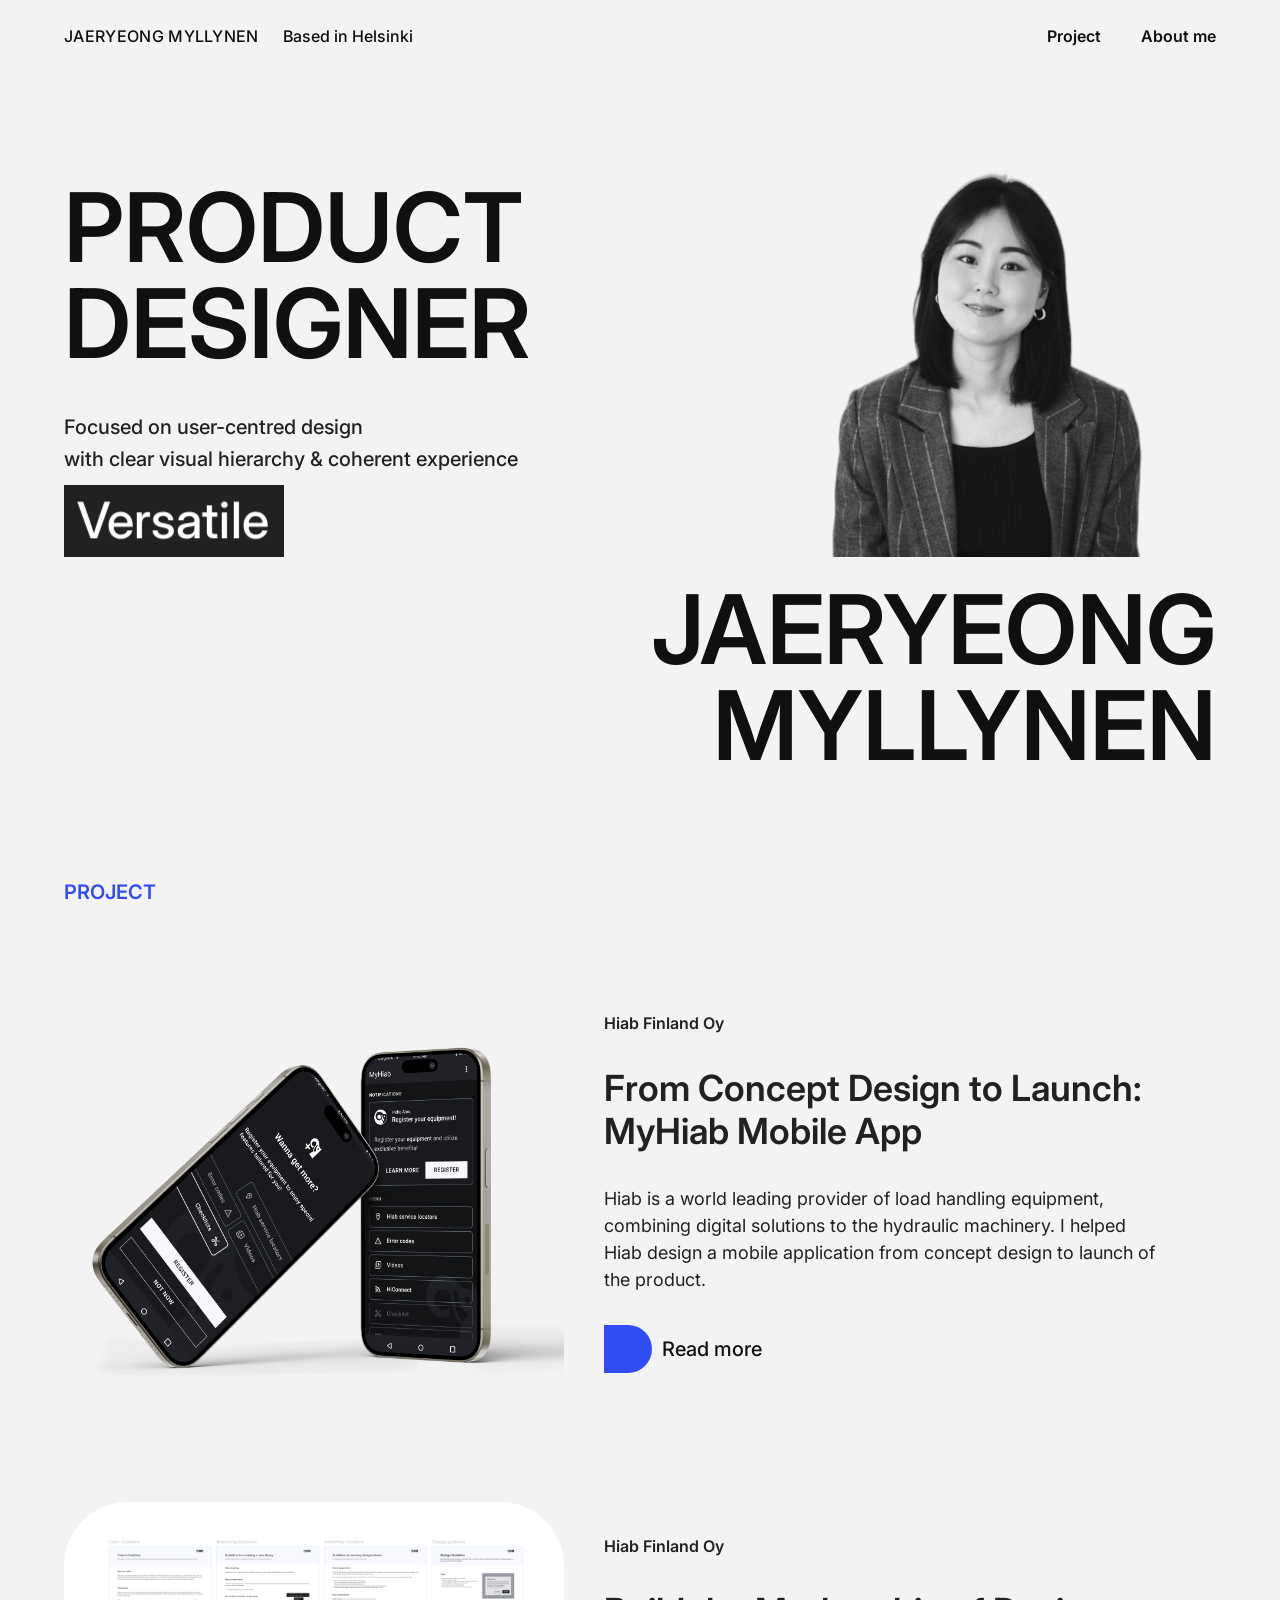
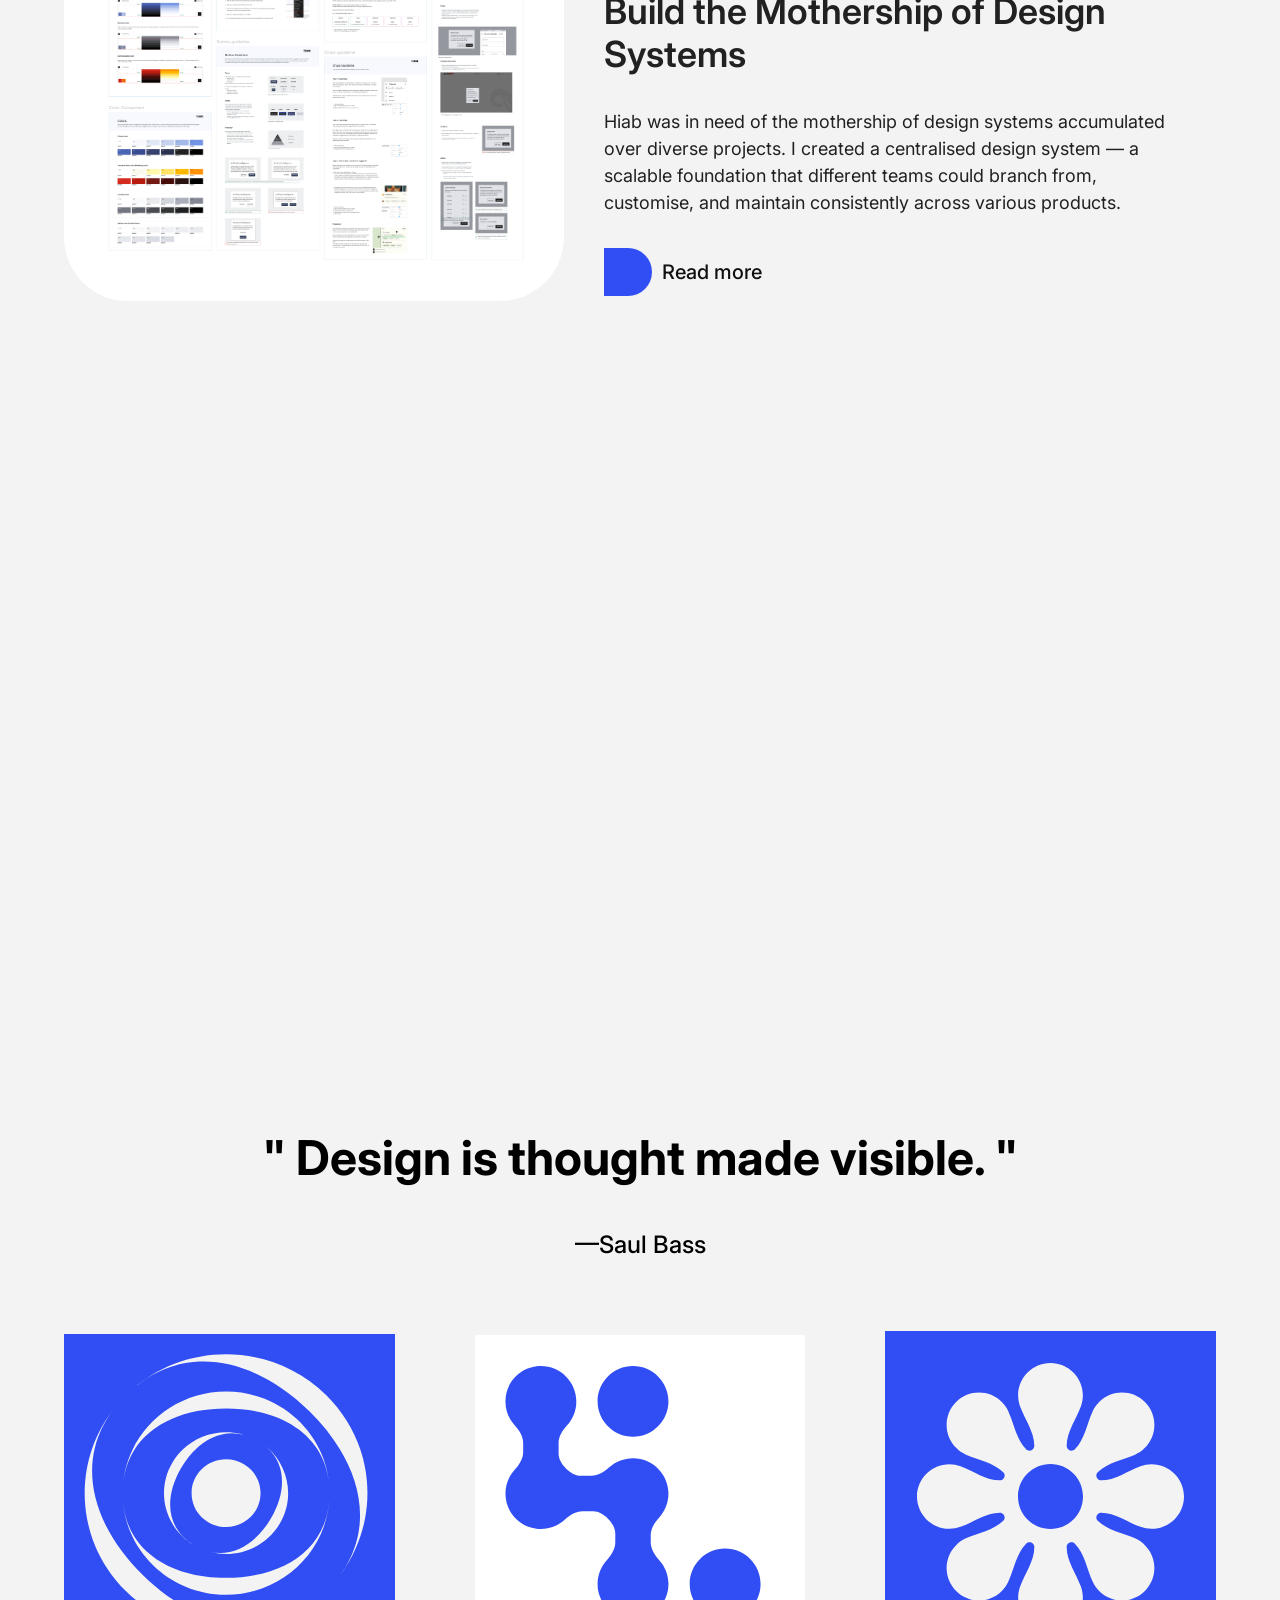
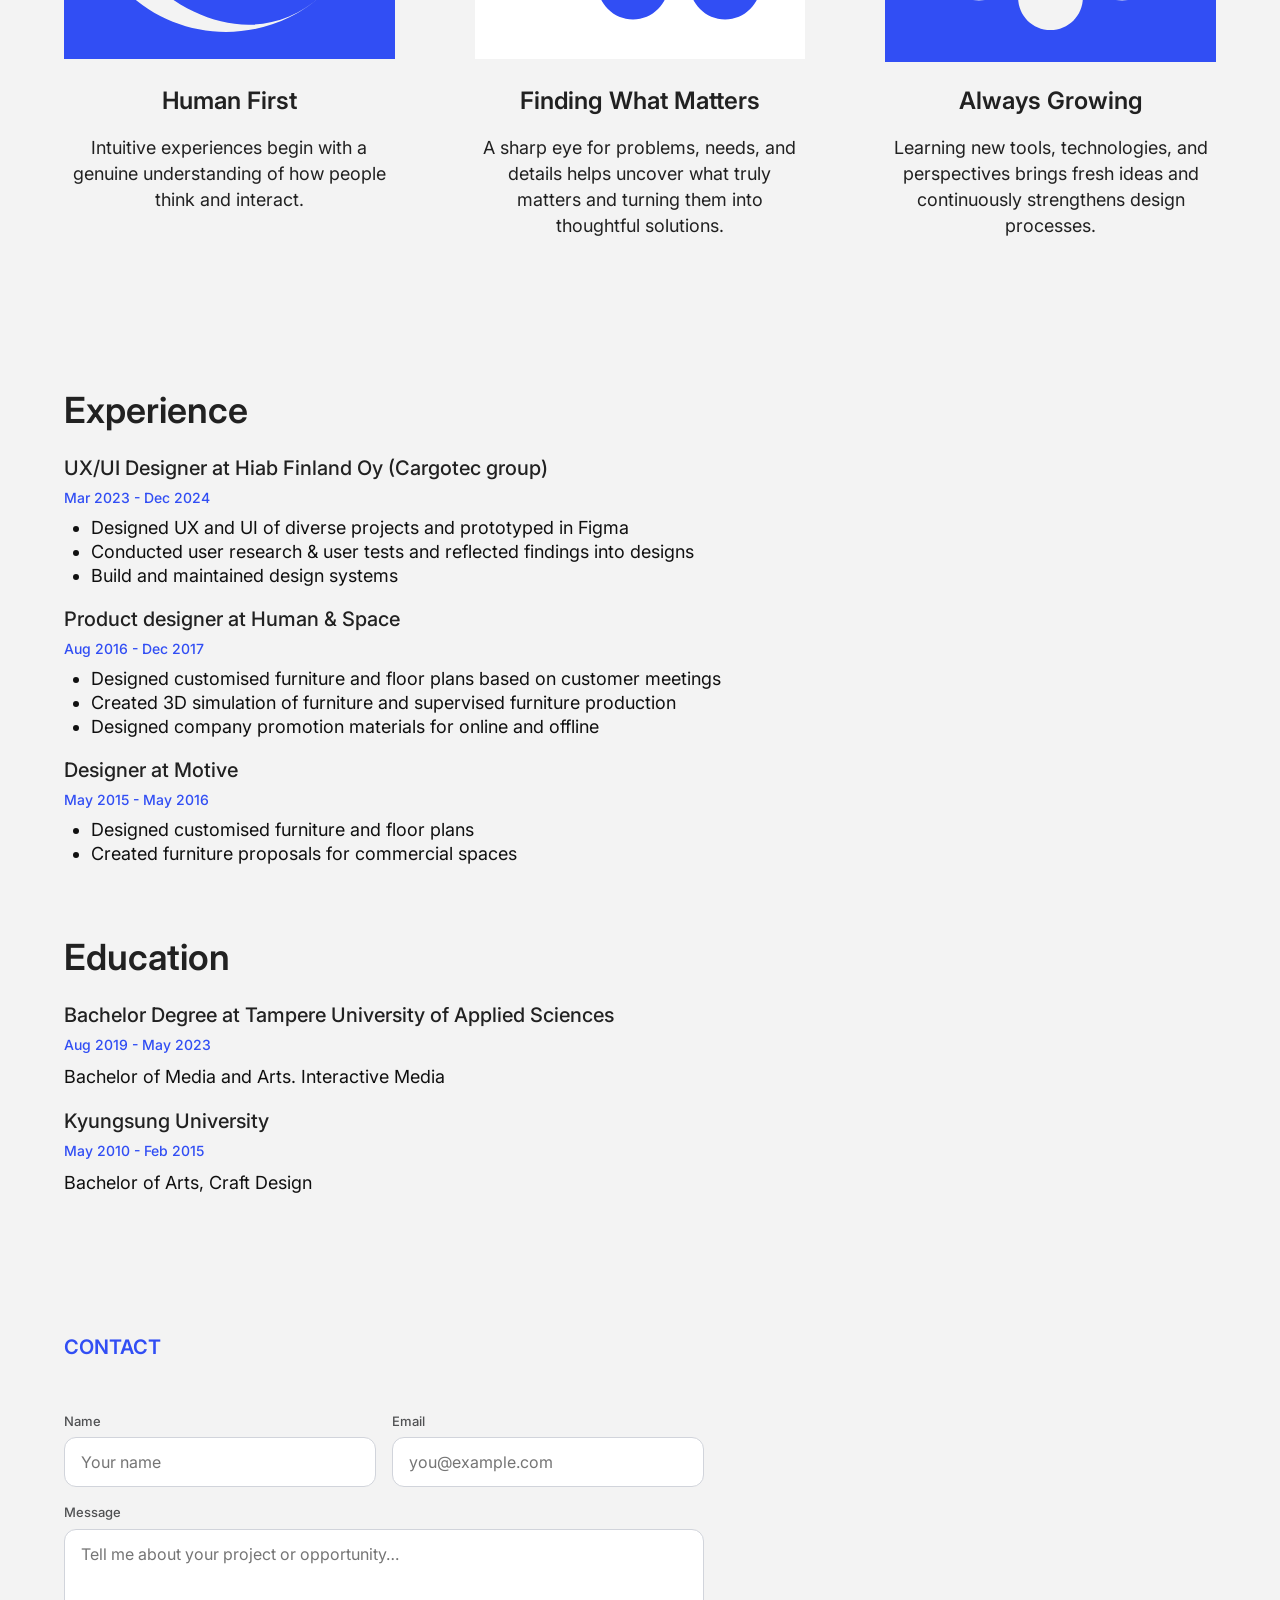
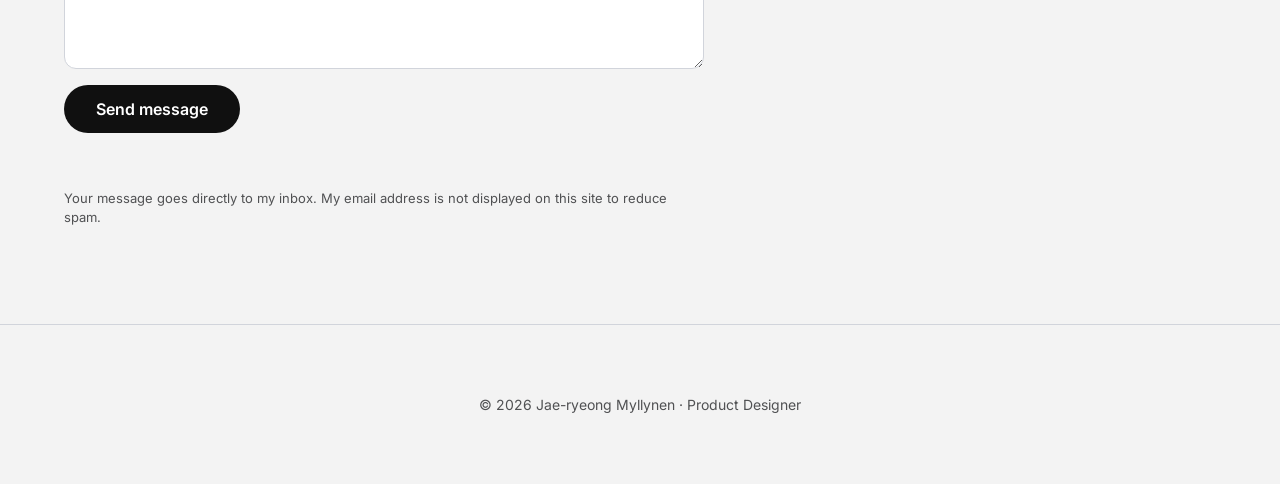
==== index.html @ 22993a29 "Project pages." ====
<!DOCTYPE html>
<html lang="en">
<head>
  <meta charset="UTF-8">
  <meta name="viewport" content="width=device-width, initial-scale=1.0">
  <meta name="description" content="Jae-ryeong Myllynen — Product Designer portfolio showcasing UX work, design principles, and case studies.">
  <title>Jae-ryeong Myllynen — Product Designer</title>
  <link rel="preconnect" href="https://fonts.googleapis.com">
  <link rel="preconnect" href="https://fonts.gstatic.com" crossorigin>
  <link href="https://fonts.googleapis.com/css2?family=Inter:wght@400;500;600;700&display=swap" rel="stylesheet">
  <link rel="stylesheet" href="styles.css?v=29">
</head>
<body class="page-home">
  <a class="skip-link" href="#main">Skip to content</a>

  <header class="site-header">
    <div class="site-header__inner">
      <div class="site-header__brand">
        <a href="index.html" class="site-header__name">Jaeryeong Myllynen</a>
        <span class="site-header__location">Based in Helsinki</span>
      </div>
      <nav class="site-nav" aria-label="Primary">
        <a href="#work" class="site-nav__link">Project</a>
        <a href="#about" class="site-nav__link">About me</a>
      </nav>
    </div>
  </header>

  <main id="main">
    <section class="hero" aria-labelledby="hero-heading">
      <div class="hero__grid reveal">
        <div class="hero__left">
          <h1 id="hero-heading" class="hero__title">
            <span class="hero__title-line">Product</span>
            <span class="hero__title-line">Designer</span>
          </h1>
          <div class="hero__intro">
            <p class="hero__statement">Focused on user-centred design<br>with clear visual hierarchy &amp; coherent experience</p>
            <div class="hero__tag-cube" aria-live="polite" aria-label="Personal traits">
              <div class="hero__tag-cube-inner">
                <span class="hero__tag-face hero__tag-face--blue">Curious</span>
                <span class="hero__tag-face hero__tag-face--black">Versatile</span>
                <span class="hero__tag-face hero__tag-face--blue">Fast learner</span>
                <span class="hero__tag-face hero__tag-face--black">Flexible</span>
                <span class="hero__tag-face hero__tag-face--blue">Perceptive</span>
                <span class="hero__tag-face hero__tag-face--black">Pragmatic</span>
              </div>
            </div>
          </div>
        </div>
        <div class="hero__right">
          <div class="hero__photo-wrap">
            <div class="hero__photo-group">
              <img src="assets/images/hero-profile.png" alt="Portrait of Jae-ryeong Myllynen" class="hero__photo">
            </div>
          </div>
          <p class="hero__name">
            <span>Jaeryeong</span>
            <span>Myllynen</span>
          </p>
        </div>
      </div>
    </section>

    <p class="section-label reveal" id="work">Project</p>

    <section class="projects" aria-labelledby="work-heading">
      <h2 id="work-heading" class="visually-hidden">Selected work</h2>

      <article class="project-row project-row--image-left reveal">
        <div class="project-row__visual project-row__visual--phone">
          <img src="assets/images/project-myhiab-figma.png" alt="MyHiab mobile app mockups">
        </div>
        <div class="project-row__content">
          <p class="project-row__client">Hiab Finland Oy</p>
          <h3 class="project-row__title">From Concept Design to Launch: MyHiab Mobile App</h3>
          <p class="project-row__desc">Hiab is a world leading provider of load handling equipment, combining digital solutions to the hydraulic machinery. I helped Hiab design a mobile application from concept design to launch of the product.</p>
          <a href="work/myhiab.html" class="read-more">
            <span class="read-more__icon" aria-hidden="true"></span>
            Read more
          </a>
        </div>
      </article>

      <article class="project-row project-row--image-left reveal">
        <div class="project-row__visual project-row__visual--card">
          <img src="assets/images/project-design-system-figma.png" alt="Design system documentation">
        </div>
        <div class="project-row__content">
          <p class="project-row__client">Hiab Finland Oy</p>
          <h3 class="project-row__title">Build the Mothership of Design Systems</h3>
          <p class="project-row__desc">Hiab was in need of the mothership of design systems accumulated over diverse projects. I created a centralised design system — a scalable foundation that different teams could branch from, customise, and maintain consistently across various products.</p>
          <a href="work/design-system.html" class="read-more">
            <span class="read-more__icon" aria-hidden="true"></span>
            Read more
          </a>
        </div>
      </article>

      <article class="project-row project-row--image-left reveal">
        <div class="project-row__visual project-row__visual--rounded">
          <img src="assets/images/project-hiskill-figma.png" alt="VR training simulator">
        </div>
        <div class="project-row__content">
          <p class="project-row__client">HiSkill Oy</p>
          <h3 class="project-row__title">Improve User Experience of VR Training Simulator, HiSkill</h3>
          <p class="project-row__desc">I improved the user experience for the VR simulator tool for HiSkill by designing a user interface for both desktop and VR controllers.</p>
          <a href="work/hiskill.html" class="read-more">
            <span class="read-more__icon" aria-hidden="true"></span>
            Read more
          </a>
        </div>
      </article>
    </section>

    <p class="section-label reveal" id="about">About me</p>

    <blockquote class="quote reveal">
      <p class="quote__text">" Design is thought made visible. "</p>
      <cite class="quote__author">—Saul Bass</cite>
    </blockquote>

    <section class="values" aria-labelledby="values-heading">
      <h2 id="values-heading" class="visually-hidden">Design principles</h2>
      <div class="values__grid">
        <article class="value-card reveal">
          <img src="assets/images/value-human-first.svg" alt="" class="value-card__graphic" aria-hidden="true">
          <h3 class="value-card__title">Human First</h3>
          <p class="value-card__text">Intuitive experiences begin with a genuine understanding of how people think and interact.</p>
        </article>
        <article class="value-card reveal">
          <img src="assets/images/value-finding-matters.svg" alt="" class="value-card__graphic" aria-hidden="true">
          <h3 class="value-card__title">Finding What Matters</h3>
          <p class="value-card__text">A sharp eye for problems, needs, and details helps uncover what truly matters and turning them into thoughtful solutions.</p>
        </article>
        <article class="value-card reveal">
          <img src="assets/images/value-always-growing.svg" alt="" class="value-card__graphic value-card__graphic--square" aria-hidden="true">
          <h3 class="value-card__title">Always Growing</h3>
          <p class="value-card__text">Learning new tools, technologies, and perspectives brings fresh ideas and continuously strengthens design processes.</p>
        </article>
      </div>
    </section>

    <section class="resume" aria-labelledby="resume-heading">
      <h2 id="resume-heading" class="visually-hidden">Experience and education</h2>
      <div class="resume__inner reveal">
        <div class="resume__block">
          <h3 class="resume__title">Experience</h3>
          <div class="resume__item">
            <p class="resume__role">UX/UI Designer at Hiab Finland Oy (Cargotec group)</p>
            <p class="resume__date">Mar 2023 - Dec 2024</p>
            <ul class="resume__list">
              <li>Designed UX and UI of diverse projects and prototyped in Figma</li>
              <li>Conducted user research &amp; user tests and reflected findings into designs</li>
              <li>Build and maintained design systems</li>
            </ul>
          </div>
          <div class="resume__item">
            <p class="resume__role">Product designer at Human &amp; Space</p>
            <p class="resume__date">Aug 2016 - Dec 2017</p>
            <ul class="resume__list">
              <li>Designed customised furniture and floor plans based on customer meetings</li>
              <li>Created 3D simulation of furniture and supervised furniture production</li>
              <li>Designed company promotion materials for online and offline</li>
            </ul>
          </div>
          <div class="resume__item">
            <p class="resume__role">Designer at Motive</p>
            <p class="resume__date">May 2015 - May 2016</p>
            <ul class="resume__list">
              <li>Designed customised furniture and floor plans</li>
              <li>Created furniture proposals for commercial spaces</li>
            </ul>
          </div>
        </div>
        <div class="resume__block">
          <h3 class="resume__title">Education</h3>
          <div class="resume__item">
            <p class="resume__role">Bachelor Degree at Tampere University of Applied Sciences</p>
            <p class="resume__date">Aug 2019 - May 2023</p>
            <p class="resume__detail">Bachelor of Media and Arts. Interactive Media</p>
          </div>
          <div class="resume__item">
            <p class="resume__role">Kyungsung University</p>
            <p class="resume__date">May 2010 - Feb 2015</p>
            <p class="resume__detail">Bachelor of Arts, Craft Design</p>
          </div>
        </div>
      </div>
    </section>

    <p class="section-label reveal" id="contact">Contact</p>

    <section class="contact" aria-labelledby="contact-heading">
      <div class="contact__inner reveal">
        <h2 id="contact-heading" class="visually-hidden">Contact form</h2>
        <form class="contact-form" id="contact-form" action="https://formspree.io/f/YOUR_FORM_ID" method="POST">
          <div class="form-row">
            <div class="form-field">
              <label for="name">Name</label>
              <input type="text" id="name" name="name" required autocomplete="name" placeholder="Your name">
            </div>
            <div class="form-field">
              <label for="email">Email</label>
              <input type="email" id="email" name="email" required autocomplete="email" placeholder="you@example.com">
            </div>
          </div>
          <div class="form-field">
            <label for="message">Message</label>
            <textarea id="message" name="message" required placeholder="Tell me about your project or opportunity…"></textarea>
          </div>
          <input type="text" name="_gotcha" tabindex="-1" autocomplete="off" aria-hidden="true" style="position:absolute;left:-9999px">
          <button type="submit" class="contact-form__submit" id="contact-submit">Send message</button>
          <p class="form-status" id="form-status" role="status" aria-live="polite"></p>
        </form>
        <p class="contact__note">Your message goes directly to my inbox. My email address is not displayed on this site to reduce spam.</p>
      </div>
    </section>
  </main>

  <footer class="site-footer">
    <p>© 2026 Jae-ryeong Myllynen · Product Designer</p>
  </footer>

  <script src="script.js?v=24"></script>
</body>
</html>
---- styles.css ----
/* ========================================
   Jae-ryeong Myllynen — portfolio-landing
   Based on Figma node 502:647
   ======================================== */

:root {
  --color-bg: #f3f3f3;
  --color-bg-white: #ffffff;
  --color-text: #212121;
  --color-text-dark: #101010;
  --color-text-subtle: #505153;
  --color-accent: #314ef4;
  --color-border: #d1d4db;

  --font: "Inter", -apple-system, BlinkMacSystemFont, "Segoe UI", sans-serif;

  --container-max: 1280px;
  --content-max: 800px;
  --gutter: clamp(1.5rem, 5vw, 4rem);
  --page-padding: 64px;

  --ease-out: cubic-bezier(0.22, 1, 0.36, 1);
  --duration-normal: 0.45s;
  --duration-slow: 0.65s;
}

*,
*::before,
*::after {
  box-sizing: border-box;
  margin: 0;
  padding: 0;
}

html {
  scroll-behavior: smooth;
  -webkit-text-size-adjust: 100%;
}

body {
  font-family: var(--font);
  font-size: 16px;
  line-height: 1.5;
  color: var(--color-text);
  background: var(--color-bg);
  -webkit-font-smoothing: antialiased;
}

img {
  display: block;
  max-width: 100%;
  height: auto;
}

a {
  color: inherit;
  text-decoration: none;
}

button,
input,
textarea {
  font: inherit;
  color: inherit;
}

.visually-hidden {
  position: absolute;
  width: 1px;
  height: 1px;
  padding: 0;
  margin: -1px;
  overflow: hidden;
  clip: rect(0, 0, 0, 0);
  white-space: nowrap;
  border: 0;
}

.skip-link {
  position: absolute;
  top: -100%;
  left: 1rem;
  z-index: 1000;
  padding: 0.5rem 1rem;
  background: var(--color-text-dark);
  color: #fff;
  border-radius: 8px;
}

.skip-link:focus {
  top: 1rem;
}

/* Header */
.site-header {
  position: sticky;
  top: 0;
  z-index: 100;
  background: var(--color-bg);
}

.site-header__inner {
  display: flex;
  align-items: center;
  justify-content: space-between;
  max-width: var(--container-max);
  margin-inline: auto;
  padding: 24px var(--page-padding) 24px clamp(1.5rem, 5vw, var(--page-padding));
}

.site-header__brand {
  display: flex;
  align-items: center;
  gap: 24px;
  flex-wrap: wrap;
}

.site-header__name {
  font-size: 16px;
  font-weight: 500;
  color: var(--color-text-dark);
  text-transform: uppercase;
  letter-spacing: 0.02em;
}

.site-header__location {
  font-size: 16px;
  font-weight: 500;
  color: var(--color-text-dark);
}

.site-nav {
  display: flex;
  align-items: center;
  gap: clamp(1.25rem, 4vw, 2.5rem);
}

.site-nav__link {
  font-size: 16px;
  font-weight: 600;
  color: var(--color-text-dark);
  transition: color 0.2s ease;
}

.site-nav__link:hover {
  color: var(--color-accent);
}

/* Section labels */
.section-label {
  max-width: var(--container-max);
  margin-inline: auto;
  padding: 40px var(--gutter);
  font-size: 20px;
  font-weight: 600;
  color: var(--color-accent);
  text-transform: uppercase;
  scroll-margin-top: 80px;
}

/* Hero */
.hero {
  position: relative;
  max-width: var(--container-max);
  margin-inline: auto;
  padding: 64px var(--gutter) 0;
  margin-bottom: 64px;
}

.hero__grid {
  position: relative;
  z-index: 1;
  display: grid;
  grid-template-columns: 1fr;
  gap: 40px;
  align-items: center;
  min-height: min(737px, auto);
  min-width: 0;
}

@media (min-width: 960px) {
  .hero__grid {
    grid-template-columns: 1fr auto;
    grid-template-rows: auto auto;
    align-items: end;
    column-gap: 40px;
    row-gap: 24px;
  }

  .hero__left {
    grid-column: 1;
    grid-row: 1;
    align-self: end;
  }

  .hero__photo-wrap {
    grid-column: 2;
    grid-row: 1;
    align-self: end;
    justify-self: end;
  }

  .hero__name {
    grid-column: 2;
    grid-row: 2;
    justify-self: end;
    width: auto;
    max-width: 598px;
  }
}

.hero__title {
  font-size: clamp(3rem, 10vw, 96px);
  font-weight: 600;
  line-height: 1;
  color: var(--color-text-dark);
  text-transform: uppercase;
}

.hero__title-line {
  display: block;
  white-space: nowrap;
}

.hero__intro {
  display: flex;
  flex-direction: column;
  gap: 10px;
  margin-top: 40px;
}

.hero__statement {
  font-size: clamp(1rem, 2.5vw, 20px);
  font-weight: 500;
  line-height: 32px;
  color: var(--color-text);
  white-space: nowrap;
}

.hero__tag-cube {
  --tag-cube-h: 72px;
  --tag-cube-half: calc(var(--tag-cube-h) / 2);
  --tag-cube-pad-x: 0.35em;
  --tag-cube-flip-ms: 550ms;
  display: inline-block;
  align-self: flex-start;
  position: relative;
  perspective: 800px;
  height: var(--tag-cube-h);
  overflow: hidden;
  vertical-align: top;
  width: fit-content;
  transition: width var(--tag-cube-flip-ms) cubic-bezier(0.4, 0, 0.2, 1);
}

.hero__tag-cube-inner {
  position: relative;
  width: 100%;
  height: var(--tag-cube-h);
  transform-style: preserve-3d;
  transform: rotateX(0deg);
  will-change: transform;
}

.hero__tag-cube-inner.is-flipping {
  transition: transform var(--tag-cube-flip-ms) cubic-bezier(0.4, 0, 0.2, 1);
  transform: rotateX(-90deg);
}

.hero__tag-face {
  position: absolute;
  inset: 0;
  display: flex;
  align-items: center;
  box-sizing: border-box;
  padding: 0 var(--tag-cube-pad-x);
  font-size: clamp(1.75rem, 5vw, 48px);
  font-weight: 500;
  line-height: 1.2;
  color: #fff;
  white-space: nowrap;
  backface-visibility: hidden;
}

.hero__tag-face--front {
  transform: rotateX(0deg) translateZ(var(--tag-cube-half));
}

.hero__tag-face--back {
  transform: rotateX(90deg) translateZ(var(--tag-cube-half));
}

.hero__tag-face--blue {
  background: var(--color-accent);
}

.hero__tag-face--black {
  background: #212121;
}

.hero__left,
.hero__right {
  min-width: 0;
  max-width: 100%;
}

.hero__right {
  display: flex;
  flex-direction: column;
  align-items: center;
  gap: 24px;
  width: 100%;
  max-width: 598px;
  margin-inline: auto;
}

@media (min-width: 960px) {
  .hero__right {
    display: contents;
    align-items: flex-end;
    margin-inline: 0;
  }
}

.hero__photo-wrap {
  position: relative;
  width: 100%;
  max-width: 461px;
  min-width: 0;
}

.hero__photo-group {
  position: relative;
  width: 100%;
  max-width: 337px;
  min-width: 0;
  margin-inline: auto;
}

@media (min-width: 960px) {
  .hero__photo-group {
    margin-inline: auto clamp(0px, 4vw, 40px) 0 auto;
  }
}

.hero__photo {
  position: relative;
  z-index: 1;
  display: block;
  width: 100%;
  max-width: 100%;
  min-width: 0;
  height: auto;
  aspect-ratio: 820 / 1024;
  object-fit: cover;
  object-position: bottom center;
}

.hero__name {
  display: flex;
  flex-direction: column;
  align-items: flex-end;
  font-size: clamp(2.5rem, 8vw, 96px);
  font-weight: 600;
  line-height: 1;
  color: var(--color-text-dark);
  text-transform: uppercase;
  text-align: right;
  width: 100%;
}

.hero__name > span {
  white-space: nowrap;
}

/* Projects */
.projects {
  max-width: var(--container-max);
  margin-inline: auto;
  padding: 32px var(--gutter) 0;
  margin-bottom: 72px;
  display: flex;
  flex-direction: column;
  gap: 80px;
}

.project-row {
  display: grid;
  grid-template-columns: 1fr;
  gap: 40px;
  align-items: start;
}

@media (min-width: 960px) {
  .project-row {
    grid-template-columns: 500px 1fr;
    gap: 40px;
  }

  .project-row--image-right {
    grid-template-columns: 1fr 500px;
  }

  .project-row--image-right .project-row__content {
    order: -1;
  }
}

.project-row__visual {
  overflow: hidden;
}

.project-row__visual--phone {
  max-width: 500px;
  aspect-ratio: 500 / 443;
}

.project-row__visual--phone img {
  width: 100%;
  height: 100%;
  object-fit: cover;
  object-position: center;
}

.project-row__visual--card {
  background: var(--color-bg-white);
  border-radius: 64px;
  padding: 24px;
  max-width: 500px;
}

.project-row__visual--card img {
  width: 100%;
  height: auto;
  border-radius: 8px;
}

.project-row__visual--rounded {
  max-width: 500px;
  border-radius: 64px;
  aspect-ratio: 500 / 475;
}

.project-row__visual--rounded img {
  width: 100%;
  height: 100%;
  object-fit: cover;
  border-radius: 64px;
}

.project-row__content {
  display: flex;
  flex-direction: column;
  gap: 32px;
  padding-block: 32px 32px;
  justify-content: flex-end;
  max-width: 561px;
}

.project-row__client {
  font-size: 16px;
  font-weight: 600;
  color: var(--color-text);
}

.project-row__title {
  font-size: clamp(1.5rem, 3vw, 36px);
  font-weight: 600;
  line-height: 1.2;
  color: var(--color-text);
}

.project-row__desc {
  font-size: 18px;
  font-weight: 400;
  line-height: 1.5;
  color: var(--color-text);
}

.read-more {
  position: relative;
  display: inline-flex;
  align-items: center;
  gap: 10px;
  min-height: 48px;
  font-size: 20px;
  font-weight: 500;
  color: var(--color-text-dark);
  transition: color 0.4s ease-in-out;
  isolation: isolate;
}

.read-more::before {
  content: "";
  position: absolute;
  left: 0;
  top: 0;
  bottom: 0;
  width: 48px;
  background: var(--color-accent);
  border-radius: 0 40px 40px 0;
  transition: width 0.4s ease-in-out, background-color 0.25s ease-in-out, border-radius 0.4s ease-in-out;
  z-index: -1;
}

.read-more:hover {
  color: #fff;
}

.read-more:hover::before {
  width: 100%;
  border-radius: 0;
}

.read-more:active {
  color: #fff;
}

.read-more:active::before {
  width: 100%;
  border-radius: 0;
  background: var(--color-text-dark);
}

.read-more__icon {
  display: block;
  width: 48px;
  height: 48px;
  flex-shrink: 0;
}

/* Quote */
.quote {
  max-width: var(--container-max);
  margin-inline: auto;
  padding: 64px var(--gutter);
  text-align: center;
  border: none;
}

.quote__text {
  font-size: clamp(1.75rem, 4vw, 48px);
  font-weight: 700;
  line-height: 1.2;
  color: #000;
}

.quote__author {
  display: block;
  margin-top: 40px;
  font-size: clamp(1.125rem, 2vw, 24px);
  font-weight: 500;
  font-style: normal;
  color: #000;
}

/* Values */
.values {
  max-width: var(--container-max);
  margin-inline: auto;
  padding: 0 var(--gutter) 64px;
}

.values__grid {
  display: grid;
  grid-template-columns: 1fr;
  gap: 80px;
}

@media (min-width: 900px) {
  .values__grid {
    grid-template-columns: repeat(3, 1fr);
    gap: 80px;
  }
}

.value-card {
  display: flex;
  flex-direction: column;
  align-items: center;
  gap: 16px;
  text-align: center;
}

.value-card__graphic {
  width: 100%;
  max-width: 346px;
  height: 340px;
  object-fit: contain;
}

.value-card__graphic--square {
  max-width: 340px;
}

.value-card__title {
  font-size: 24px;
  font-weight: 600;
  color: var(--color-text);
}

.value-card__text {
  font-size: 18px;
  font-weight: 400;
  line-height: 26px;
  color: var(--color-text);
}

/* Resume */
.resume {
  max-width: var(--container-max);
  margin-inline: auto;
  padding: 80px var(--gutter) 96px;
}

.resume__inner {
  max-width: 770px;
  display: flex;
  flex-direction: column;
  gap: 64px;
}

.resume__title {
  font-size: 36px;
  font-weight: 600;
  color: var(--color-text);
  margin-bottom: 16px;
}

.resume__item + .resume__item {
  margin-top: 16px;
}

.resume__role {
  font-size: 20px;
  font-weight: 500;
  color: var(--color-text);
  margin-bottom: 4px;
}

.resume__date {
  font-size: 14px;
  font-weight: 500;
  color: var(--color-accent);
  margin-bottom: 8px;
}

.resume__list {
  padding-left: 27px;
  font-size: 18px;
  font-weight: 400;
  color: var(--color-text-dark);
  line-height: 24px;
}

.resume__list li + li {
  margin-top: 0;
}

.resume__detail {
  font-size: 18px;
  font-weight: 400;
  color: var(--color-text-dark);
  line-height: 1.5;
}

/* Contact */
.contact {
  max-width: var(--container-max);
  margin-inline: auto;
  padding: 10px var(--gutter) 96px;
}

.contact__inner {
  max-width: 640px;
}

.contact__note {
  margin-top: 1.25rem;
  font-size: 0.8125rem;
  color: var(--color-text-subtle);
}

.contact-form {
  display: flex;
  flex-direction: column;
  gap: 1rem;
}

.form-row {
  display: grid;
  grid-template-columns: 1fr;
  gap: 1rem;
}

@media (min-width: 640px) {
  .form-row {
    grid-template-columns: 1fr 1fr;
  }
}

.form-field {
  display: flex;
  flex-direction: column;
  gap: 0.375rem;
}

.form-field label {
  font-size: 0.8125rem;
  font-weight: 500;
  color: var(--color-text-subtle);
}

.form-field input,
.form-field textarea {
  padding: 0.75rem 1rem;
  border-radius: 12px;
  border: 1px solid var(--color-border);
  background: var(--color-bg-white);
  transition: border-color 0.2s ease, box-shadow 0.2s ease;
}

.form-field input:focus,
.form-field textarea:focus {
  outline: none;
  border-color: var(--color-accent);
  box-shadow: 0 0 0 3px rgba(49, 78, 244, 0.12);
}

.form-field textarea {
  min-height: 140px;
  resize: vertical;
}

.contact-form__submit {
  align-self: flex-start;
  padding: 0.75rem 2rem;
  font-size: 16px;
  font-weight: 600;
  color: #fff;
  background: var(--color-text-dark);
  border: none;
  border-radius: 68px;
  cursor: pointer;
  transition: opacity 0.2s ease;
}

.contact-form__submit:hover {
  opacity: 0.88;
}

.contact-form__submit:disabled {
  opacity: 0.6;
  cursor: not-allowed;
}

.form-status {
  font-size: 0.875rem;
  min-height: 1.25rem;
}

.form-status--success {
  color: #15803d;
}

.form-status--error {
  color: #b81b0f;
}

/* Project pages */
.page-project {
  background: var(--color-bg);
}

.page-project .site-header {
  background: var(--color-bg);
}

.page-project .site-header__inner {
  padding-right: var(--page-padding);
}

.project-page {
  max-width: var(--container-max);
  margin-inline: auto;
}

/* Hero — title left, image right */
.project-hero {
  display: grid;
  grid-template-columns: 1fr;
  align-items: center;
  gap: 2rem;
  padding: 64px var(--gutter) 64px clamp(1.5rem, 5vw, var(--page-padding));
}

@media (min-width: 960px) {
  .project-hero {
    grid-template-columns: 1fr 655px;
    gap: 0;
  }
}

.project-hero__content {
  display: flex;
  flex-direction: column;
  gap: 32px;
  padding-right: 32px;
}

.project-hero__title {
  font-size: clamp(1.75rem, 4vw, 36px);
  font-weight: 600;
  line-height: 1.2;
  color: var(--color-text);
}

.project-hero__summary {
  font-size: 18px;
  font-weight: 400;
  line-height: 26px;
  color: var(--color-text);
}

.project-meta {
  display: grid;
  grid-template-columns: repeat(3, 1fr);
  gap: 32px;
}

.project-meta dt {
  font-size: 12px;
  font-weight: 400;
  color: #606060;
  line-height: 26px;
  margin-bottom: 0;
}

.project-meta dd {
  font-size: 16px;
  font-weight: 400;
  color: var(--color-text);
  line-height: 26px;
}

.project-hero__visual {
  overflow: hidden;
}

.project-hero__visual img {
  width: 100%;
  height: auto;
  object-fit: cover;
}

/* Content column */
.project-content {
  max-width: 800px;
  margin-inline: auto;
  padding: 0;
  display: flex;
  flex-direction: column;
  gap: 64px;
}

.case-block {
  display: flex;
  flex-direction: column;
  gap: 32px;
}

.case-block__title {
  font-size: 28px;
  font-weight: 600;
  line-height: 1.2;
  color: var(--color-text);
}

.case-block__lead,
.case-block p,
.goal-block p,
.process-block p,
.impact-block p {
  font-size: 18px;
  font-weight: 400;
  line-height: 26px;
  color: var(--color-text);
}

.case-list {
  font-size: 18px;
  font-weight: 500;
  line-height: 26px;
  color: var(--color-text);
  padding-left: 27px;
}

.case-numbered {
  font-size: 18px;
  font-weight: 600;
  line-height: 1.4;
  color: var(--color-text);
  padding-left: 27px;
}

/* Problem rows */
.problem-row {
  display: grid;
  grid-template-columns: 1fr;
  gap: 40px;
  align-items: start;
}

.problem-row + .problem-row {
  margin-top: 0;
}

@media (min-width: 768px) {
  .problem-row {
    grid-template-columns: 1fr 218px;
  }
}

.problem-row__text {
  display: flex;
  flex-direction: column;
  gap: 16px;
}

.example-block {
  display: flex;
  flex-direction: column;
  gap: 8px;
}

.example-block__label {
  font-size: 14px;
  color: #4c4c4c;
}

.problem-row__figure {
  display: flex;
  flex-direction: column;
  gap: 10px;
  align-items: center;
}

.problem-row__figure img {
  width: 100%;
  max-width: 218px;
  height: auto;
  object-fit: cover;
  object-position: bottom;
}

.problem-row__figure figcaption {
  font-size: 12px;
  color: #5f5f5f;
  text-align: center;
  line-height: 1.4;
}

/* Goals */
.goal-block {
  display: flex;
  flex-direction: column;
  gap: 16px;
}

.goal-block + .goal-block {
  margin-top: 0;
}

/* Process */
.process-block {
  display: flex;
  flex-direction: column;
  gap: 16px;
}

.process-block + .process-block {
  margin-top: 40px;
}

.process-block__subtitle {
  font-size: 18px;
  font-weight: 600;
  line-height: 1.4;
  color: var(--color-text);
}

.process-block__subtitle--inline {
  margin-top: 24px;
}

.media-grid {
  display: grid;
  gap: 16px;
  margin-top: 24px;
}

.media-grid--pair {
  grid-template-columns: 1fr;
}

@media (min-width: 640px) {
  .media-grid--pair {
    display: flex;
    gap: 16px;
    align-items: stretch;
  }

  .media-grid--pair img {
    flex: 1 1 0;
    min-width: 0;
    width: 100%;
    height: auto;
    align-self: stretch;
    object-fit: cover;
    object-position: center;
  }
}

.media-grid--impact {
  grid-template-columns: 1fr;
  gap: 24px;
}

.media-grid--tokens {
  grid-template-columns: minmax(180px, 244px) 1fr;
  align-items: center;
  gap: 24px;
  width: 100%;
}

@media (min-width: 640px) {
  .media-grid--impact {
    display: flex;
    gap: 24px;
    align-items: stretch;
  }

  .media-grid--impact img {
    flex: 1 1 0;
    min-width: 0;
    width: 100%;
    height: auto;
    align-self: stretch;
    object-fit: cover;
    object-position: center;
  }
}

.media-grid img,
.media-full,
.media-rounded,
.media-centered,
video.media-full {
  width: 100%;
  height: auto;
  display: block;
}

.media-full {
  margin-top: 16px;
}

.media-rounded {
  margin-top: 24px;
  border-radius: 40px;
}

.media-centered {
  margin: 24px auto 0;
  max-width: 614px;
}

/* A/B test comparison */
.ab-test {
  display: flex;
  align-items: flex-start;
  justify-content: center;
  gap: 24px;
  margin-top: 24px;
  padding: 24px;
  background: #f8f8f8;
  flex-wrap: wrap;
}

.ab-test__variant {
  display: flex;
  flex-direction: column;
  align-items: center;
  gap: 12px;
  flex: 1 1 160px;
  max-width: 170px;
}

.ab-test__variant img {
  width: 100%;
  height: auto;
}

.ab-test__label {
  font-size: 14px;
  font-weight: 600;
  text-align: center;
  line-height: 1.4;
  color: var(--color-text);
}

.ab-test__vs {
  font-size: 20px;
  font-weight: 600;
  align-self: center;
  color: var(--color-text);
  padding-top: 80px;
}

.ab-test--figma {
  justify-content: center;
}

.ab-test--figma img {
  width: 100%;
  max-width: 512px;
  height: auto;
}

/* Impact */
.impact-block {
  display: flex;
  flex-direction: column;
  gap: 16px;
}

.impact-block + .impact-block {
  margin-top: 40px;
}

.impact-block__subtitle {
  font-size: 18px;
  font-weight: 600;
  line-height: 1.4;
  color: var(--color-text);
}

.impact-panel {
  margin-top: 24px;
  overflow: hidden;
}

.impact-panel--modes {
  background: #e4edf4;
  padding: 40px;
  display: flex;
  justify-content: center;
}

.impact-panel--modes img {
  width: 100%;
  max-width: 700px;
  height: auto;
}

.impact-panel--phones {
  background: #e4edf4;
  padding: 0;
  margin-bottom: 160px;
  display: flex;
  justify-content: center;
  overflow: hidden;
}

.error-codes-strip {
  width: 100%;
  max-width: none;
  height: auto;
  display: block;
}

/* Legacy project page styles (other case studies) */
.project-page__lead {
  max-width: var(--container-max);
  margin-inline: auto;
  padding: 2rem var(--gutter) 0 clamp(1.5rem, 5vw, var(--page-padding));
}

.project-page__lead .back-link {
  margin-bottom: 0;
}

.project-page__inner {
  max-width: var(--content-max);
  margin-inline: auto;
  padding: 2rem var(--gutter) 5rem;
}

.back-link {
  display: inline-flex;
  align-items: center;
  gap: 0.5rem;
  font-size: 0.95rem;
  font-weight: 500;
  color: var(--color-text-subtle);
  margin-bottom: 2.5rem;
  transition: color 0.2s ease;
}

.back-link:hover {
  color: var(--color-accent);
}

.back-link svg {
  flex-shrink: 0;
  transition: transform var(--duration-normal) var(--ease-out);
}

.back-link:hover svg {
  transform: translateX(-3px);
}

.case-study {
  display: flex;
  flex-direction: column;
  gap: 3rem;
}

.meta-list {
  display: flex;
  flex-direction: column;
  gap: 1.25rem;
}

.meta-list div {
  display: flex;
  flex-direction: column;
  gap: 0.25rem;
}

.meta-list dt {
  font-size: 12px;
  font-weight: 400;
  color: #606060;
}

.meta-list dd {
  font-size: 16px;
}

.process-gallery {
  display: flex;
  flex-direction: column;
  gap: 1rem;
  margin-top: 1.25rem;
}

.process-gallery img {
  width: 100%;
  border-radius: 16px;
}

.process-gallery--pair {
  flex-direction: row;
  flex-wrap: wrap;
  gap: 1rem;
}

.process-gallery--pair img {
  flex: 1 1 240px;
}

.site-footer {
  display: flex;
  align-items: center;
  justify-content: center;
  height: 160px;
  padding-inline: var(--gutter);
  text-align: center;
  border-top: 1px solid var(--color-border);
}

.site-footer p {
  font-size: 0.875rem;
  color: var(--color-text-subtle);
}

/* Reveal animations */
.reveal {
  opacity: 0;
  transform: translateY(18px);
  transition:
    opacity var(--duration-slow) var(--ease-out),
    transform var(--duration-slow) var(--ease-out);
  transition-delay: var(--reveal-delay, 0ms);
}

.reveal.is-visible {
  opacity: 1;
  transform: translateY(0);
}

.page-project .project-page {
  opacity: 0;
  transition: opacity var(--duration-normal) var(--ease-out);
}

.page-project.page-ready .project-page {
  opacity: 1;
}

@media (prefers-reduced-motion: reduce) {
  html {
    scroll-behavior: auto;
  }

  *,
  *::before,
  *::after {
    animation-duration: 0.01ms !important;
    transition-duration: 0.01ms !important;
  }

  .reveal,
  .page-project .project-page {
    opacity: 1;
    transform: none;
  }

  .hero__tag-cube {
    animation: none !important;
  }

  .hero__tag-cube-inner {
    animation: none;
    transform: rotateX(0deg);
  }

  .hero__tag-face--back {
    visibility: hidden;
  }

}

@media (max-width: 959px) {
  .site-header__inner,
  .page-project .site-header__inner {
    padding-right: clamp(1.5rem, 5vw, var(--page-padding));
  }

  .site-header__location {
    display: none;
  }

  .hero__right {
    align-items: flex-end;
    margin-inline: auto 0;
  }

  .hero__photo-wrap {
    align-self: flex-end;
    width: auto;
  }

  .hero__photo-group {
    margin-inline: 0;
  }

  .hero__name {
    align-items: flex-end;
    text-align: right;
  }

  .hero__name > span {
    white-space: normal;
  }
}

@media (max-width: 640px) {
  .hero__statement {
    white-space: normal;
  }

  .site-header__brand {
    gap: 12px;
  }

  .site-header__name,
  .site-header__location {
    font-size: 14px;
  }

  .site-nav {
    gap: 1rem;
  }

  .site-nav__link {
    font-size: 14px;
  }

}
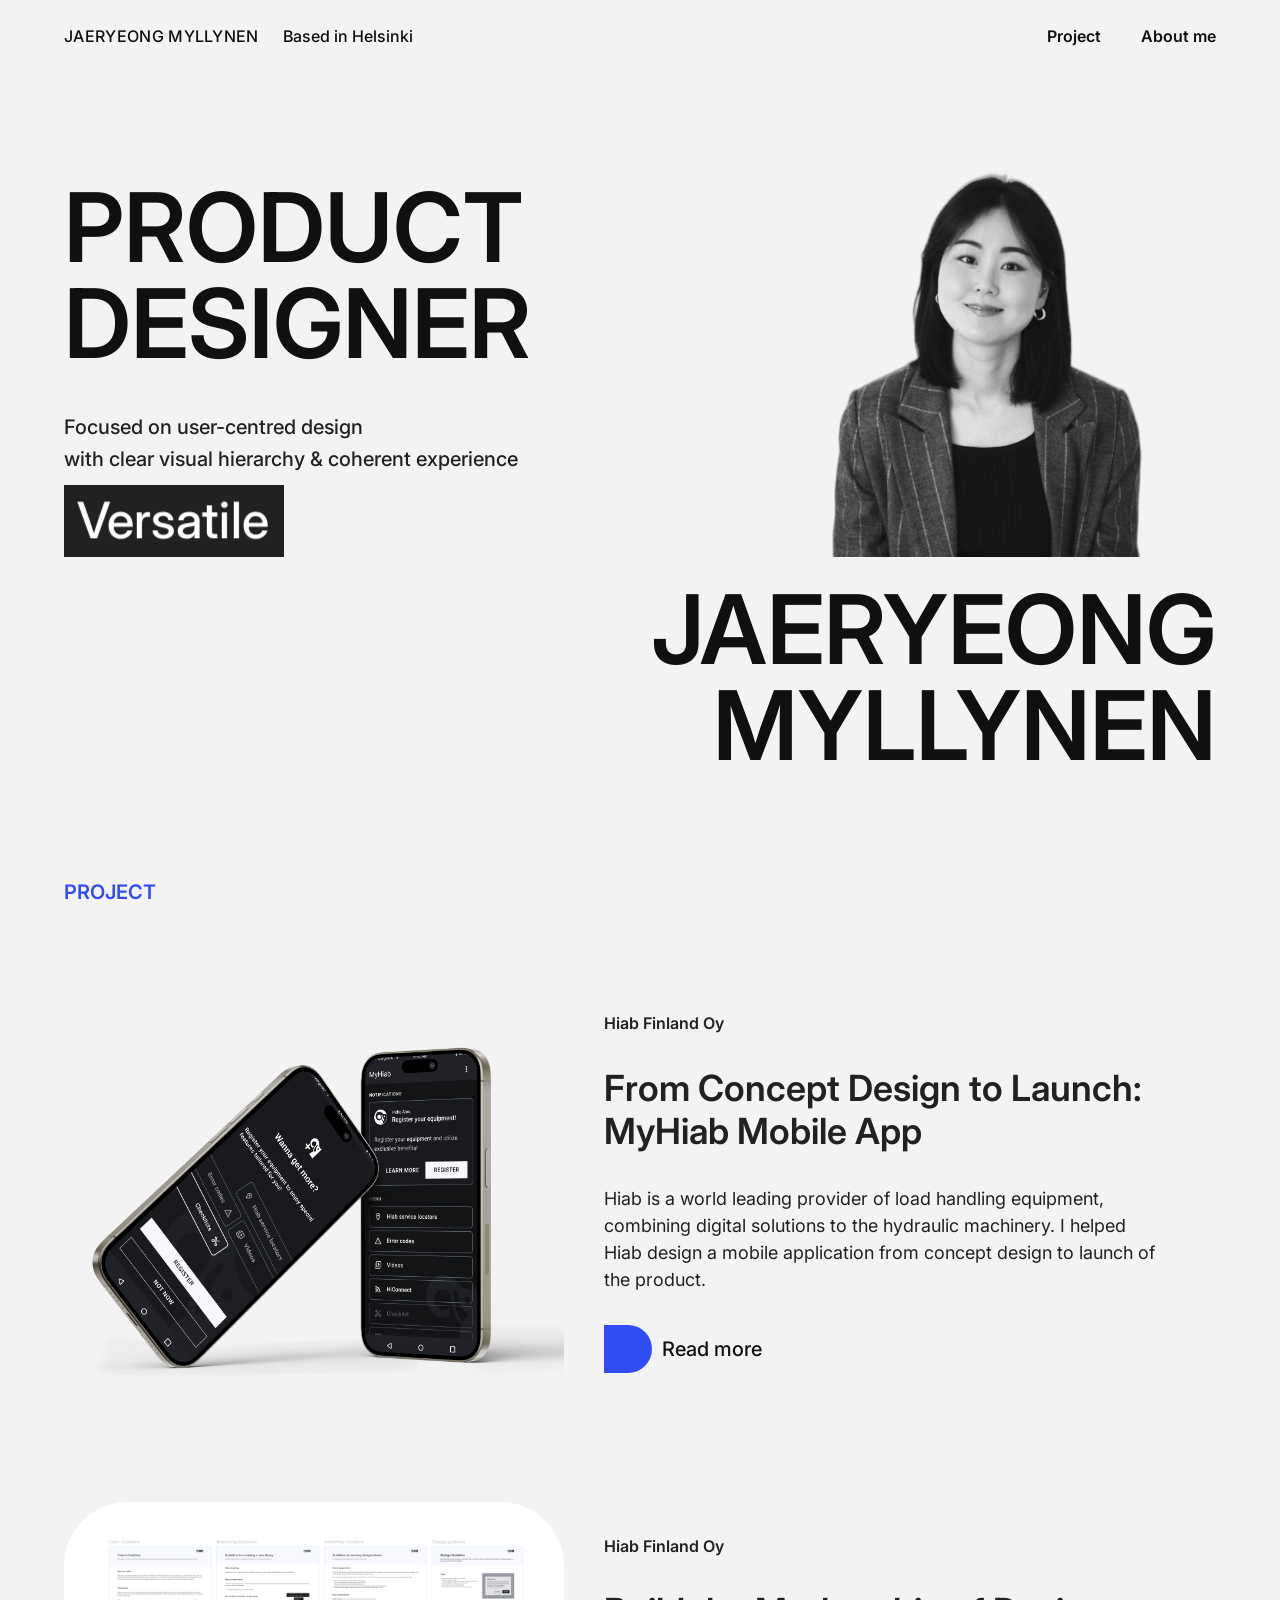
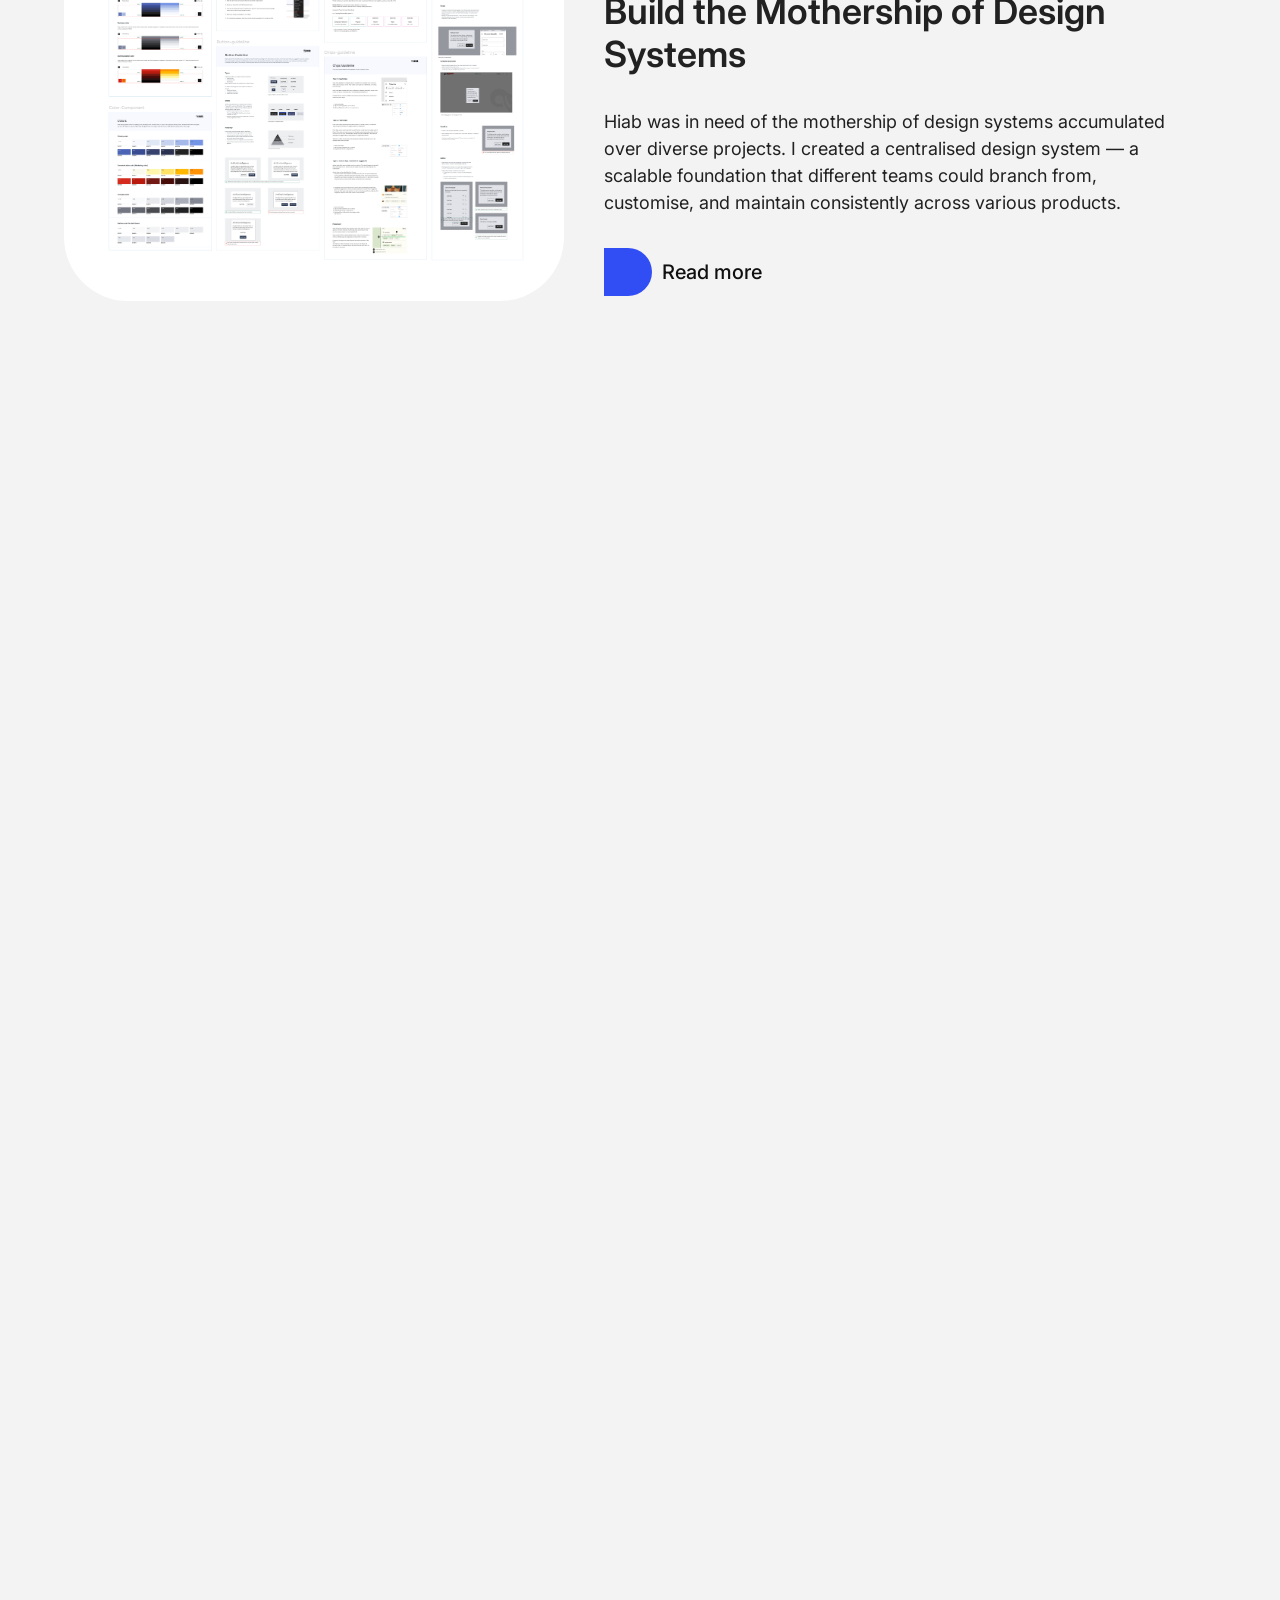
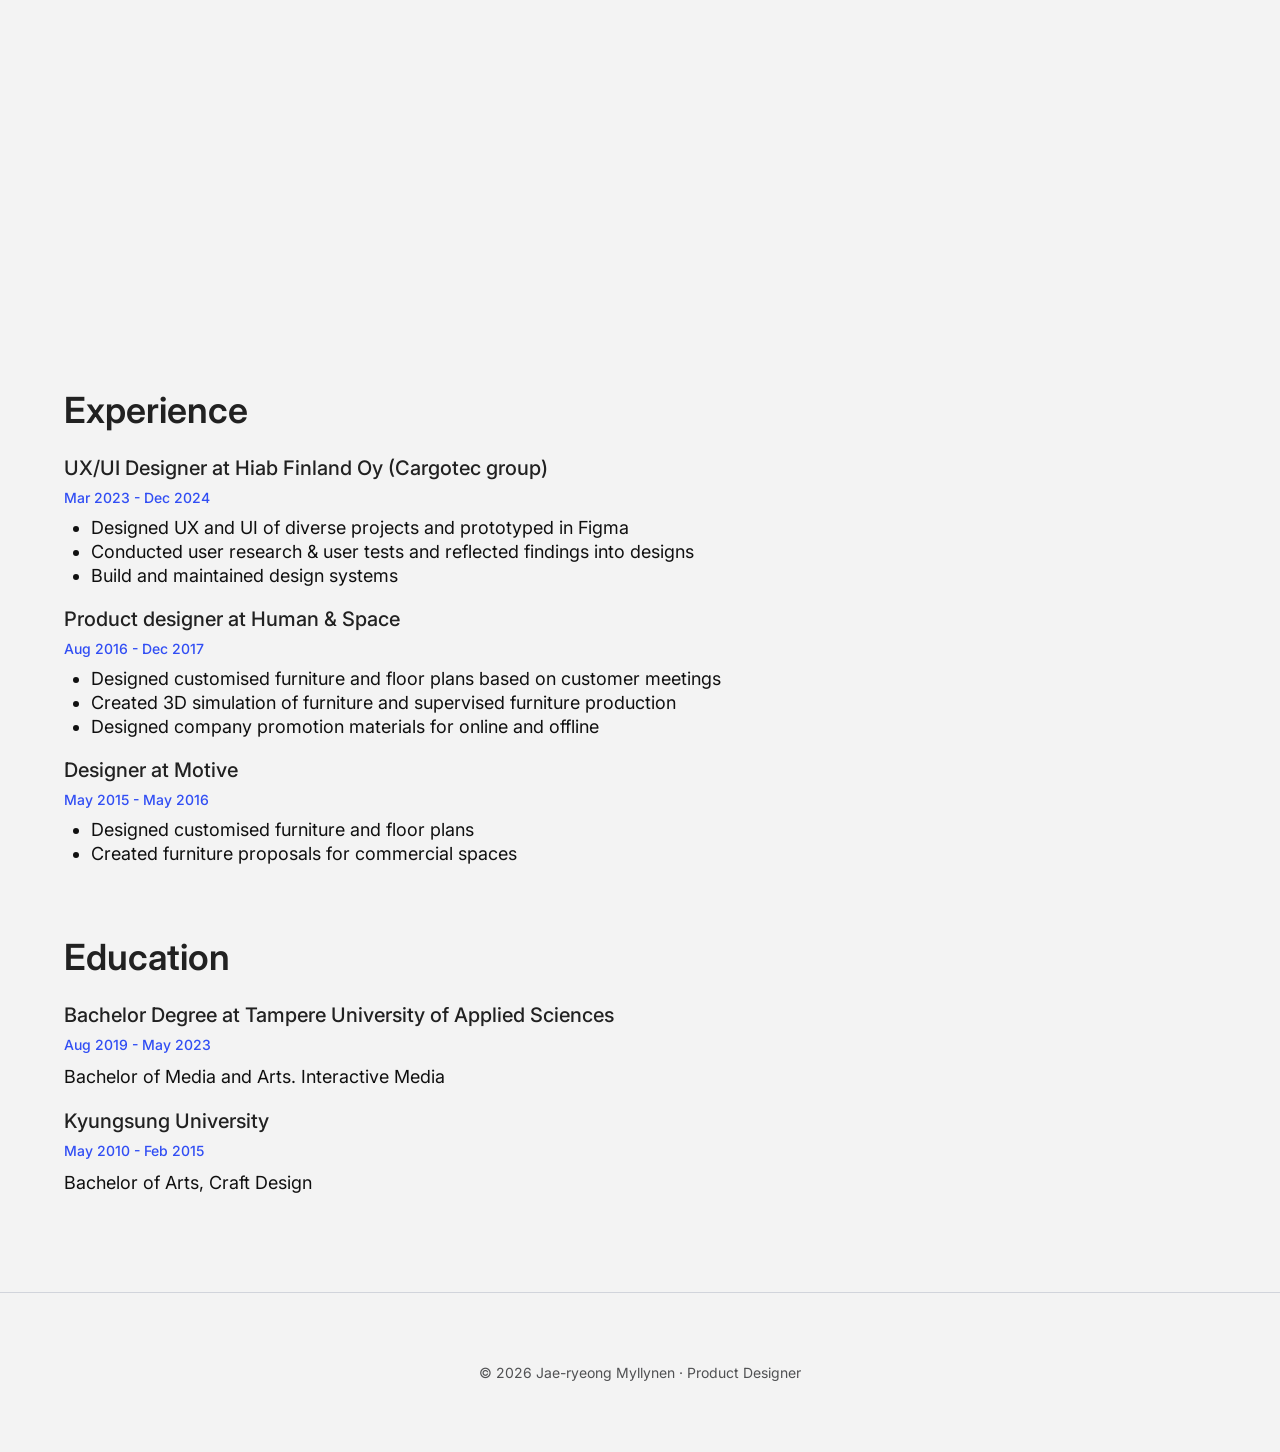
==== commit 44f15fc6: "Removed unnecessary bits." ====
--- a/index.html
+++ b/index.html
@@ -189,33 +189,6 @@
       </div>
     </section>
 
-    <p class="section-label reveal" id="contact">Contact</p>
-
-    <section class="contact" aria-labelledby="contact-heading">
-      <div class="contact__inner reveal">
-        <h2 id="contact-heading" class="visually-hidden">Contact form</h2>
-        <form class="contact-form" id="contact-form" action="https://formspree.io/f/YOUR_FORM_ID" method="POST">
-          <div class="form-row">
-            <div class="form-field">
-              <label for="name">Name</label>
-              <input type="text" id="name" name="name" required autocomplete="name" placeholder="Your name">
-            </div>
-            <div class="form-field">
-              <label for="email">Email</label>
-              <input type="email" id="email" name="email" required autocomplete="email" placeholder="you@example.com">
-            </div>
-          </div>
-          <div class="form-field">
-            <label for="message">Message</label>
-            <textarea id="message" name="message" required placeholder="Tell me about your project or opportunity…"></textarea>
-          </div>
-          <input type="text" name="_gotcha" tabindex="-1" autocomplete="off" aria-hidden="true" style="position:absolute;left:-9999px">
-          <button type="submit" class="contact-form__submit" id="contact-submit">Send message</button>
-          <p class="form-status" id="form-status" role="status" aria-live="polite"></p>
-        </form>
-        <p class="contact__note">Your message goes directly to my inbox. My email address is not displayed on this site to reduce spam.</p>
-      </div>
-    </section>
   </main>
 
   <footer class="site-footer">
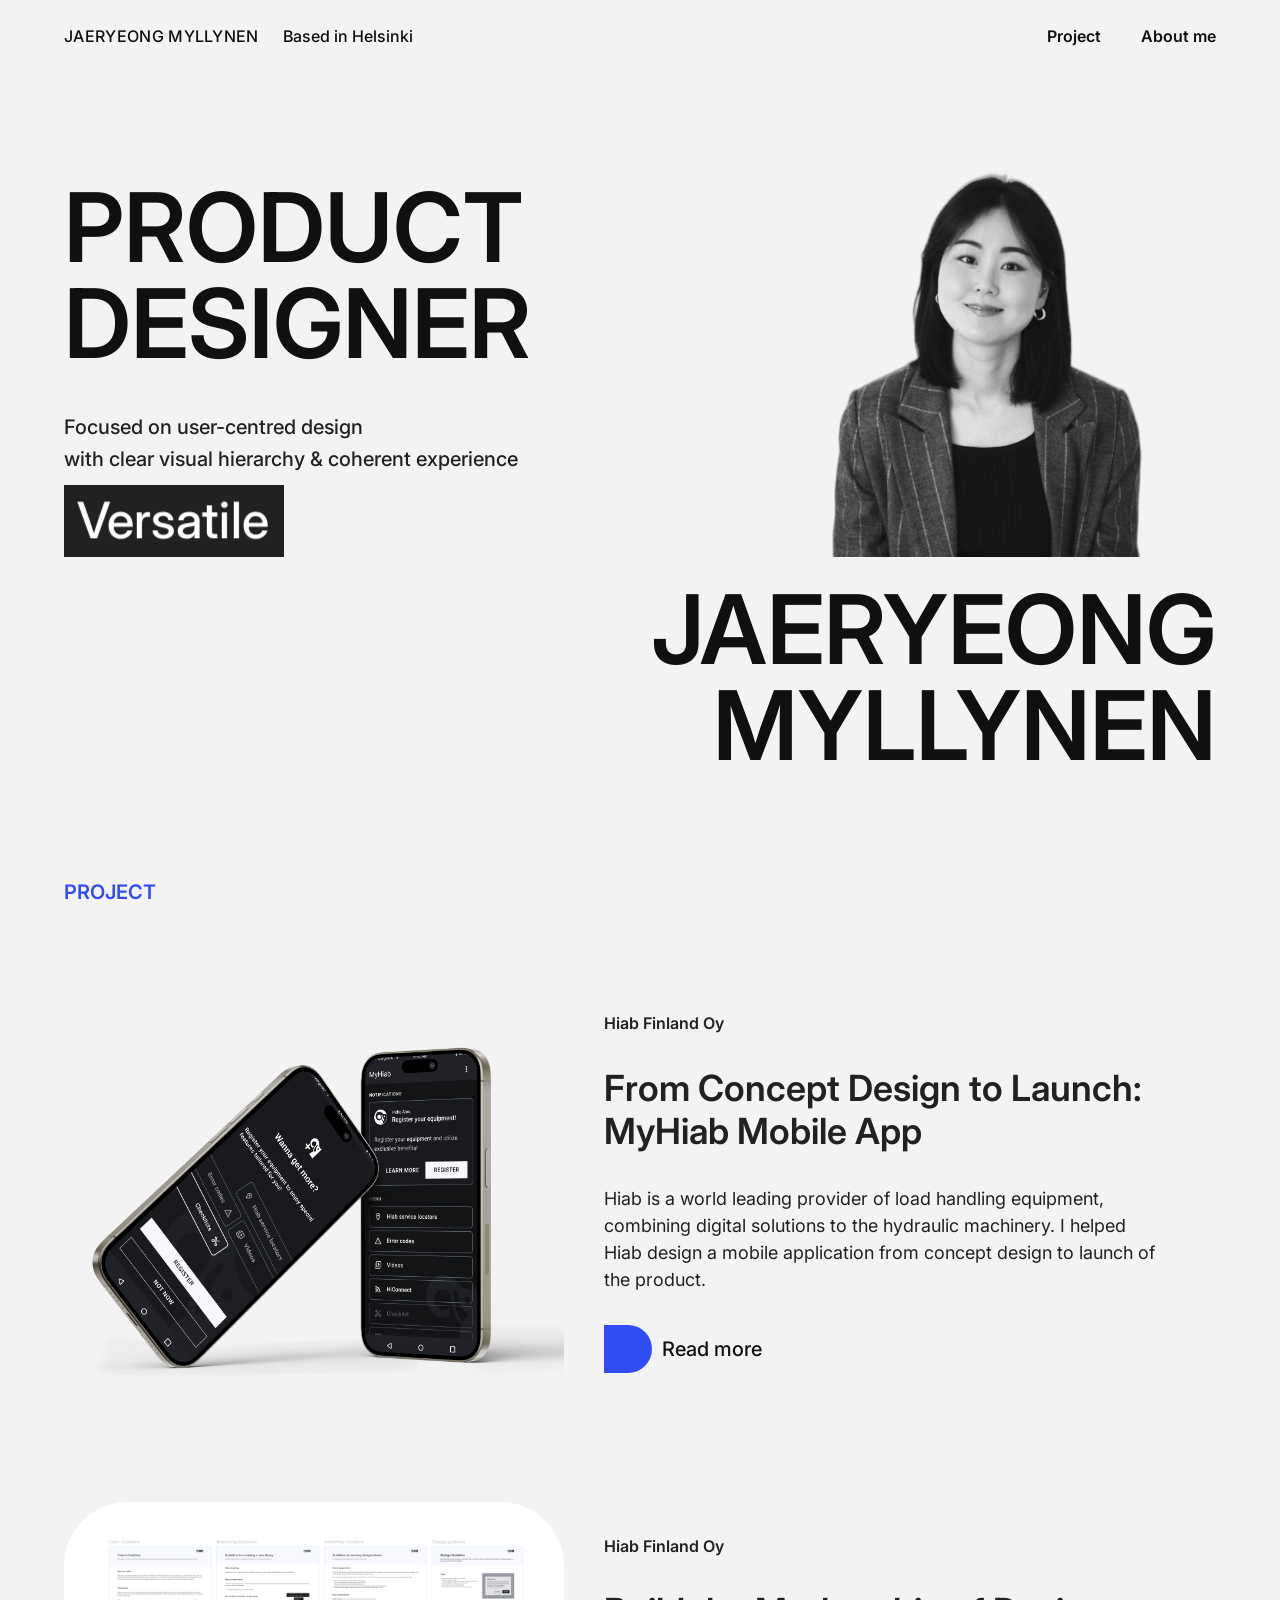
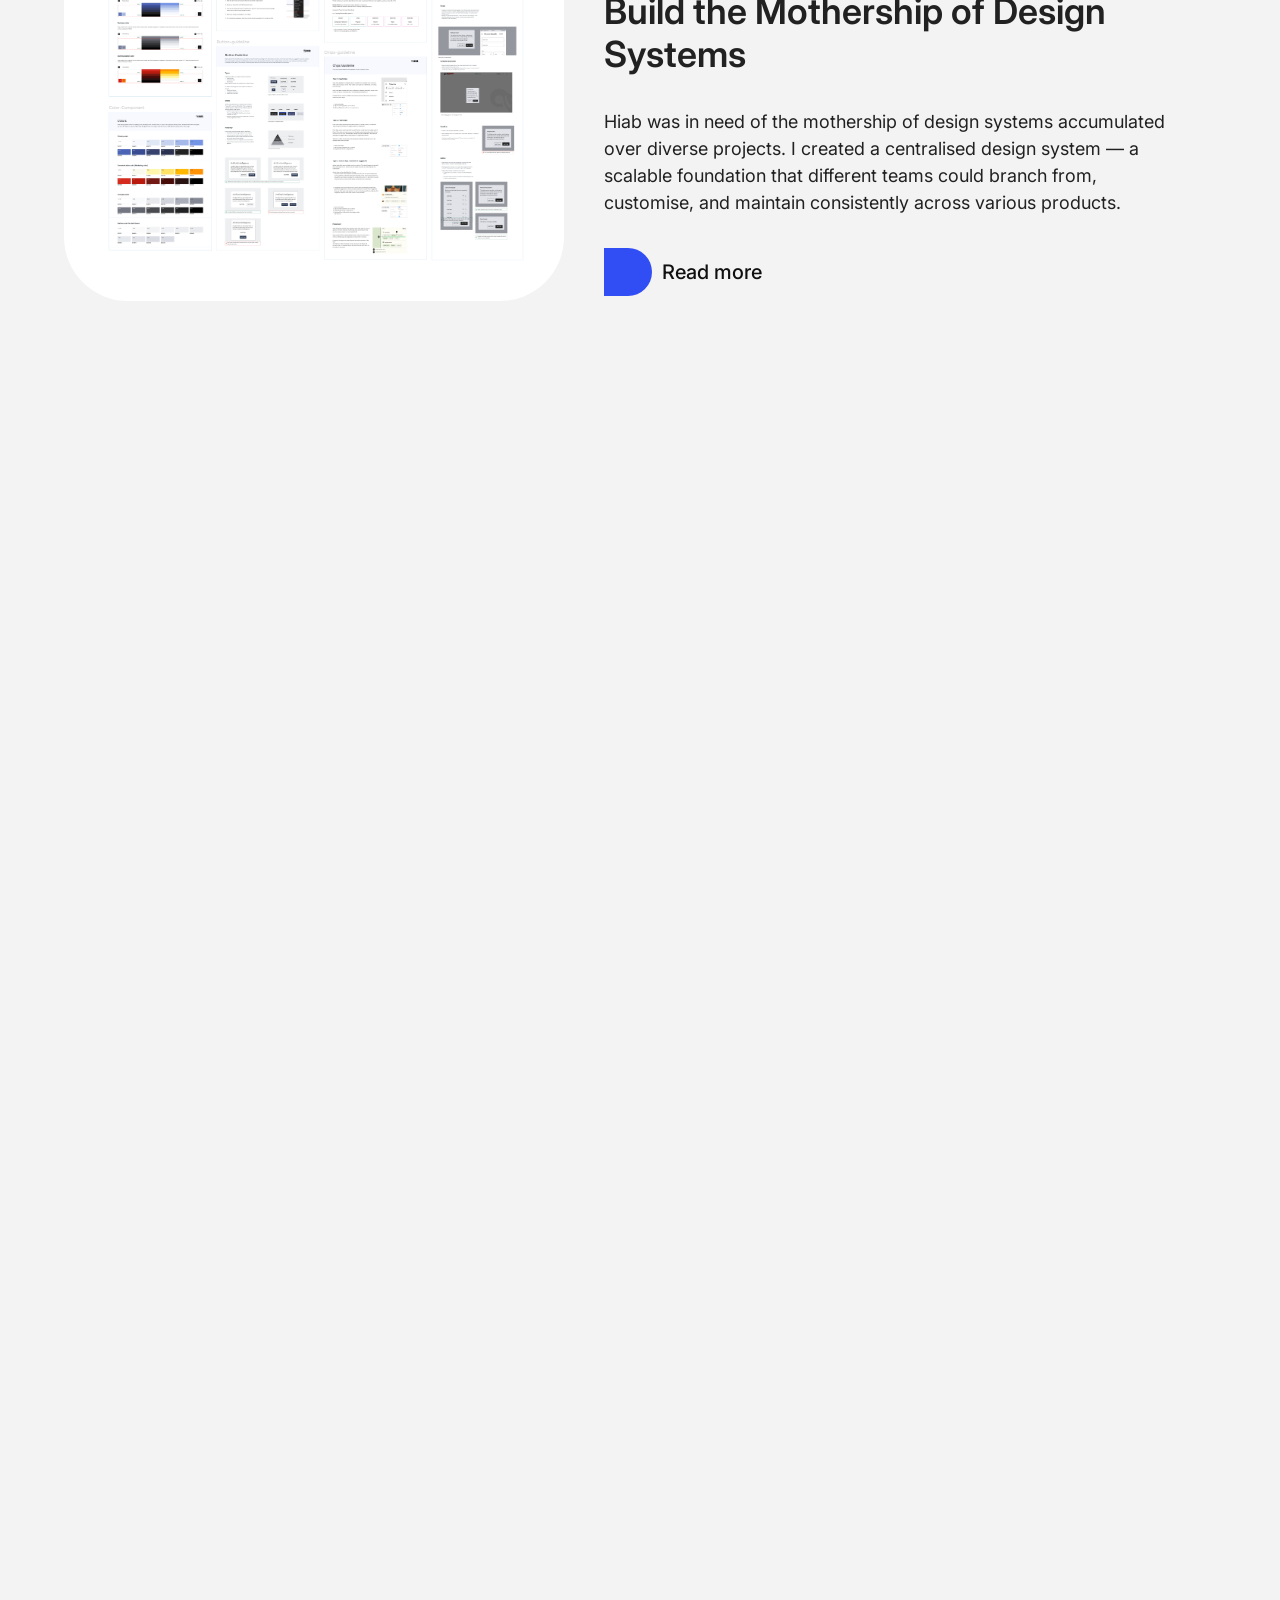
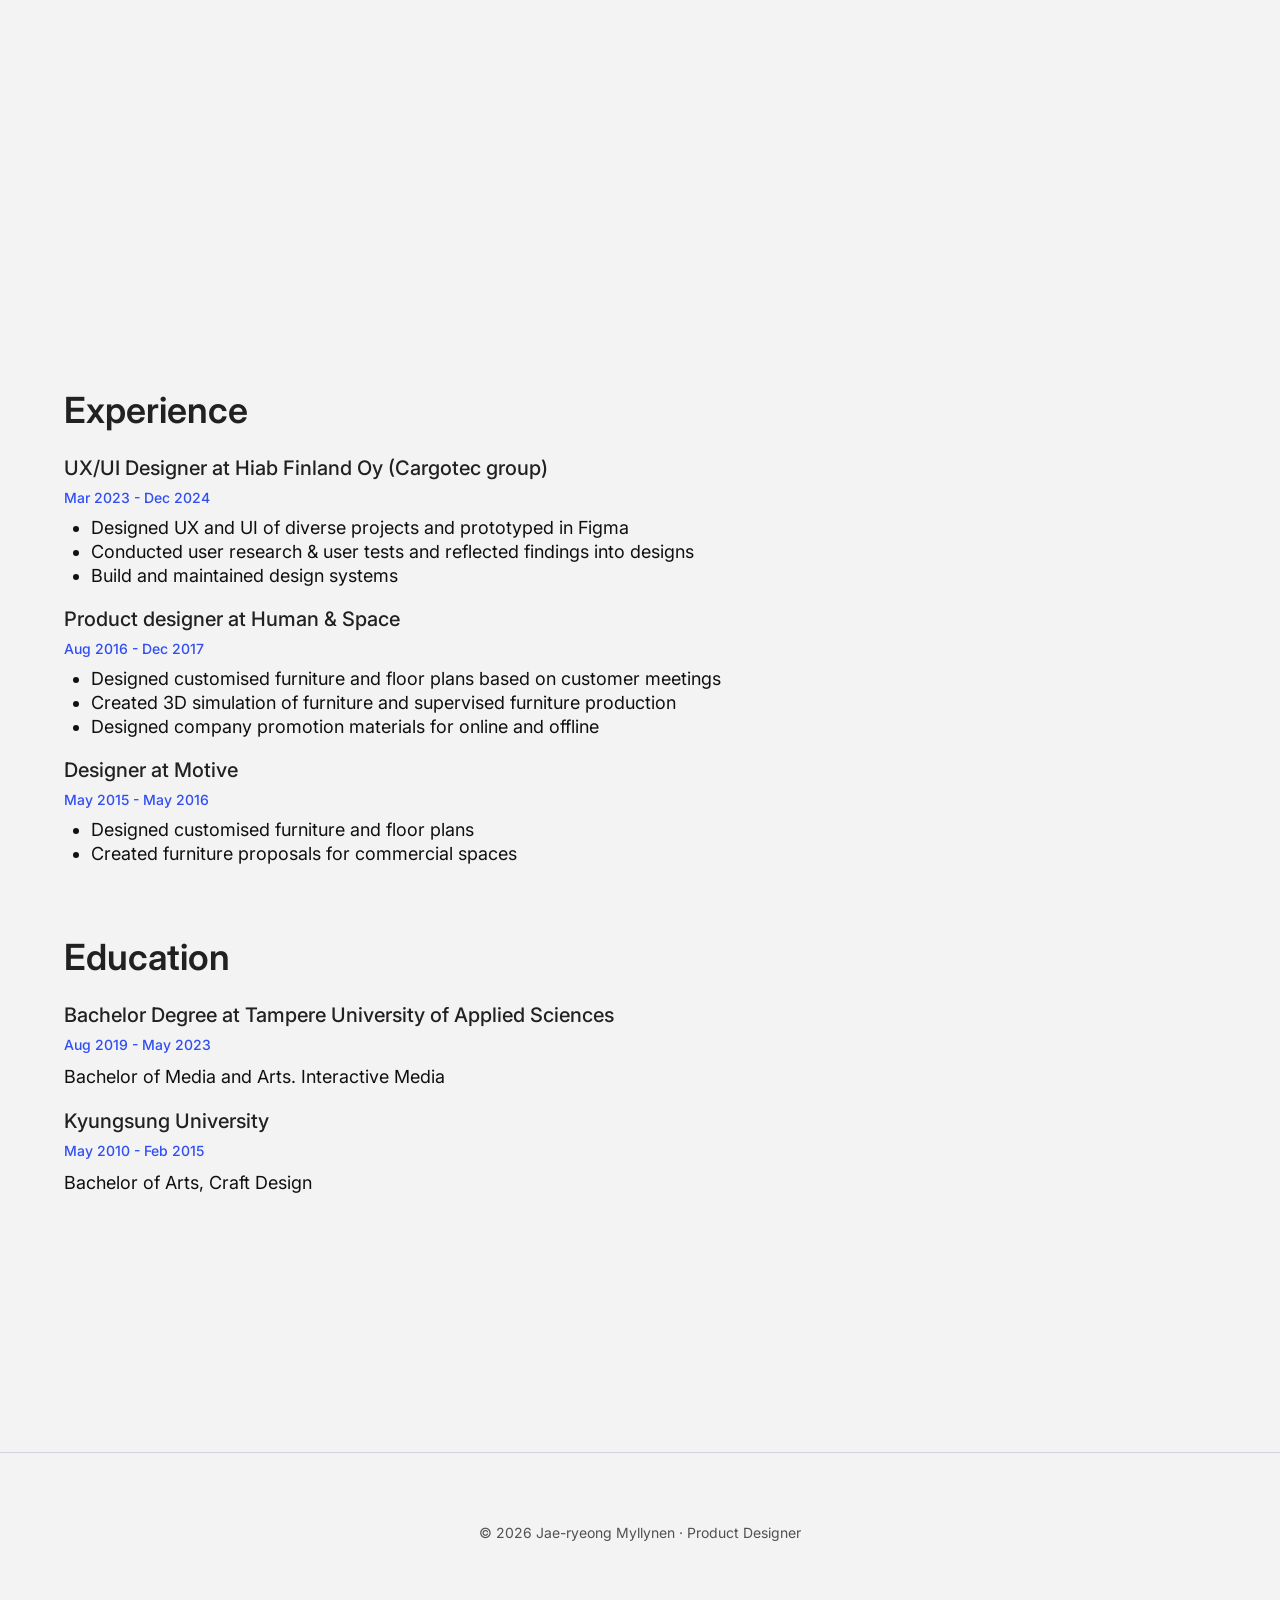
==== commit 545fd5ca: "Updated hiskill contents" ====
--- a/index.html
+++ b/index.html
@@ -104,7 +104,7 @@
         <div class="project-row__content">
           <p class="project-row__client">HiSkill Oy</p>
           <h3 class="project-row__title">Improve User Experience of VR Training Simulator, HiSkill</h3>
-          <p class="project-row__desc">I improved the user experience for the VR simulator tool for HiSkill by designing a user interface for both desktop and VR controllers.</p>
+          <p class="project-row__desc">HiSkill is a VR-based crane operator training simulator that helps companies to train new workers safely, cost-effectively, and faster than before.</p>
           <a href="work/hiskill.html" class="read-more">
             <span class="read-more__icon" aria-hidden="true"></span>
             Read more
--- a/styles.css
+++ b/styles.css
@@ -509,7 +509,7 @@
 
 .read-more:hover::before {
   width: 100%;
-  border-radius: 0;
+  border-radius: 0 40px 40px 0;
 }
 
 .read-more:active {
@@ -1134,10 +1134,6 @@
   gap: 16px;
 }
 
-.impact-block + .impact-block {
-  margin-top: 40px;
-}
-
 .impact-block__subtitle {
   font-size: 18px;
   font-weight: 600;
@@ -1166,7 +1162,6 @@
 .impact-panel--phones {
   background: #e4edf4;
   padding: 0;
-  margin-bottom: 160px;
   display: flex;
   justify-content: center;
   overflow: hidden;
@@ -1278,6 +1273,7 @@
   padding-inline: var(--gutter);
   text-align: center;
   border-top: 1px solid var(--color-border);
+  margin-top: 160px;
 }
 
 .site-footer p {
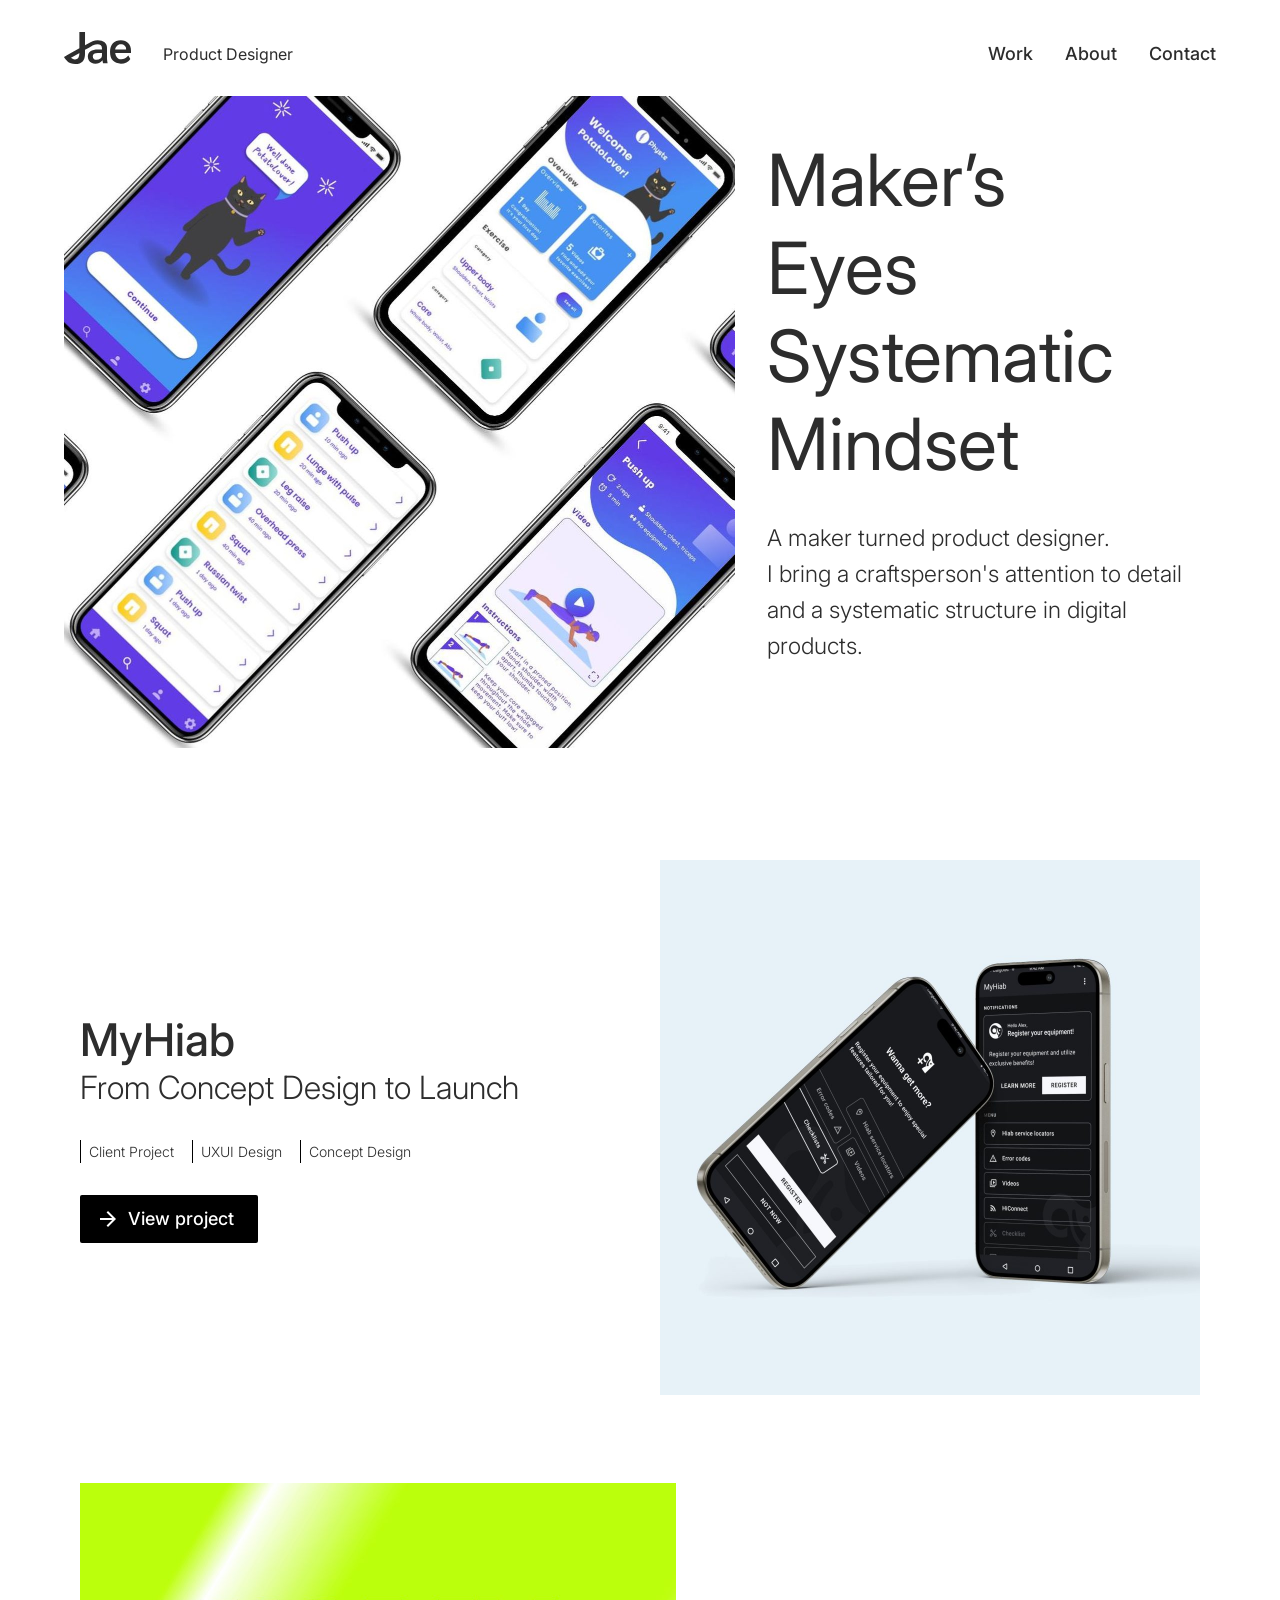
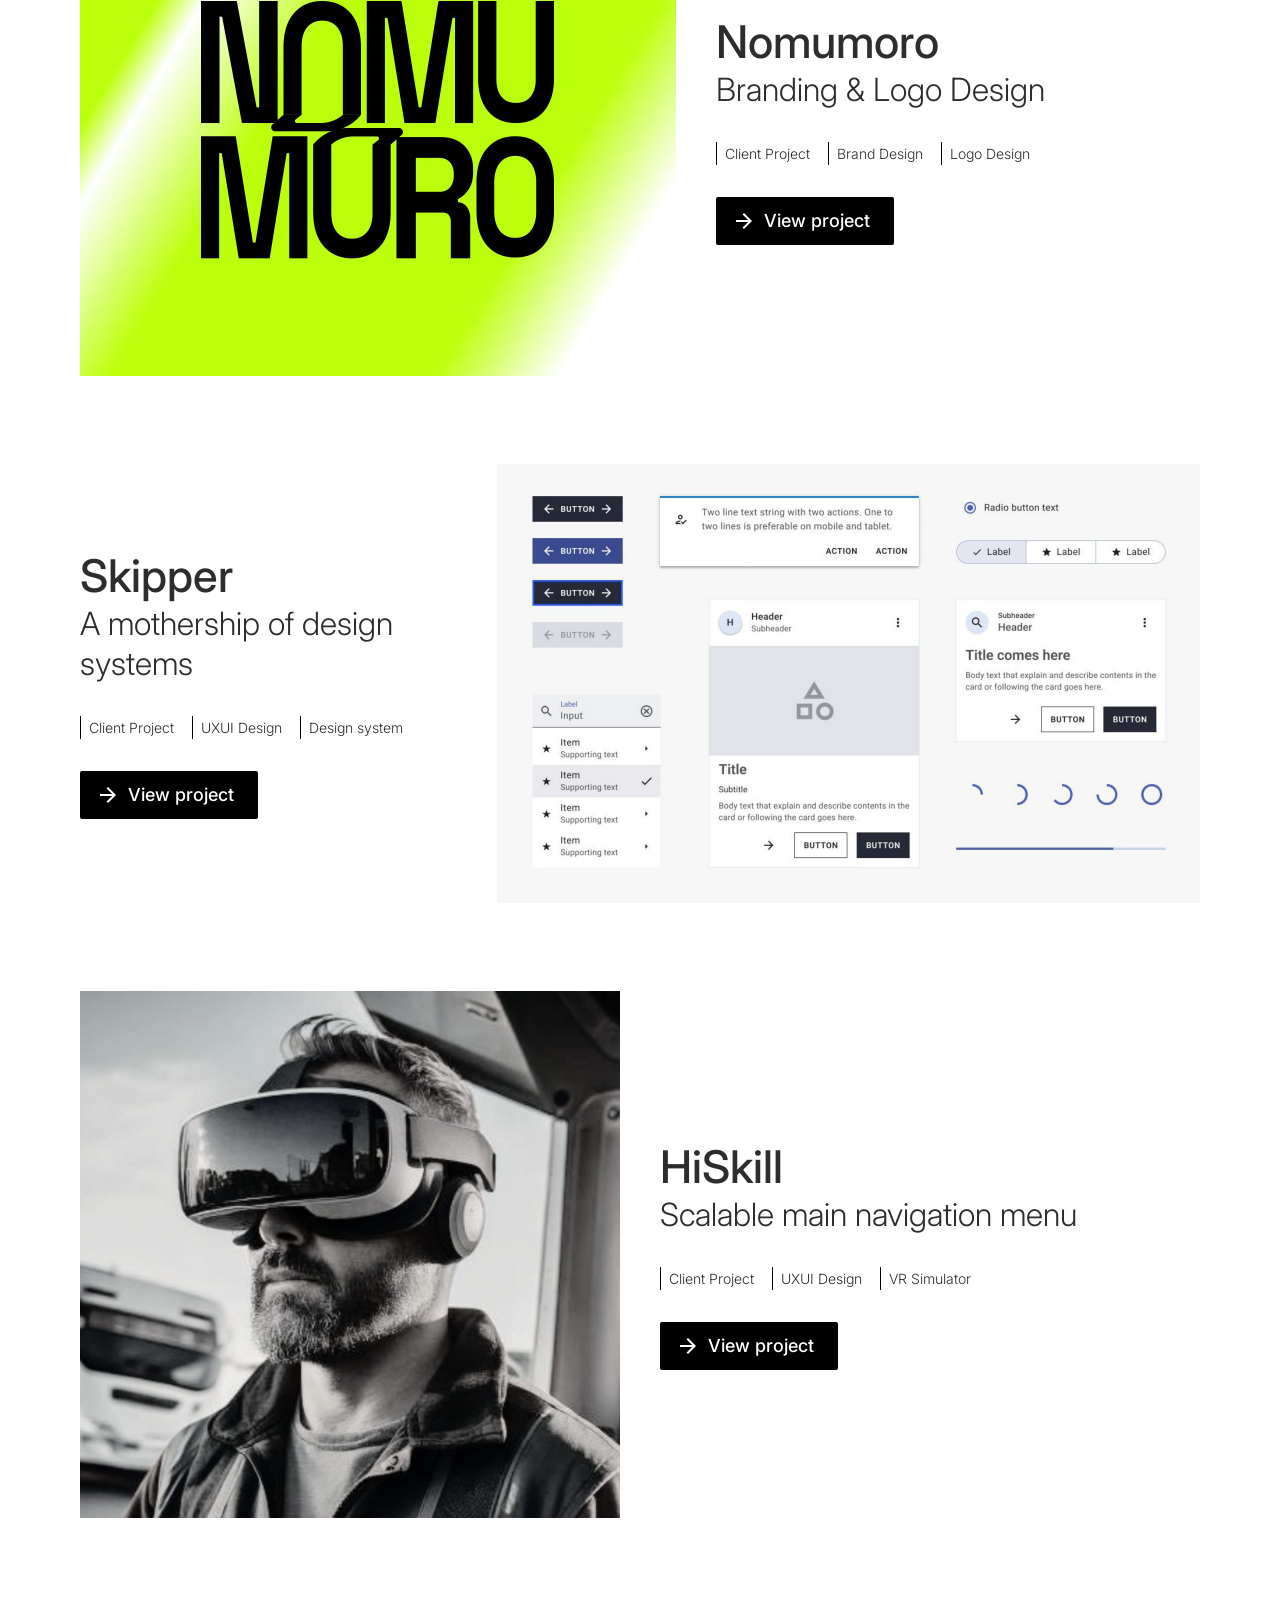
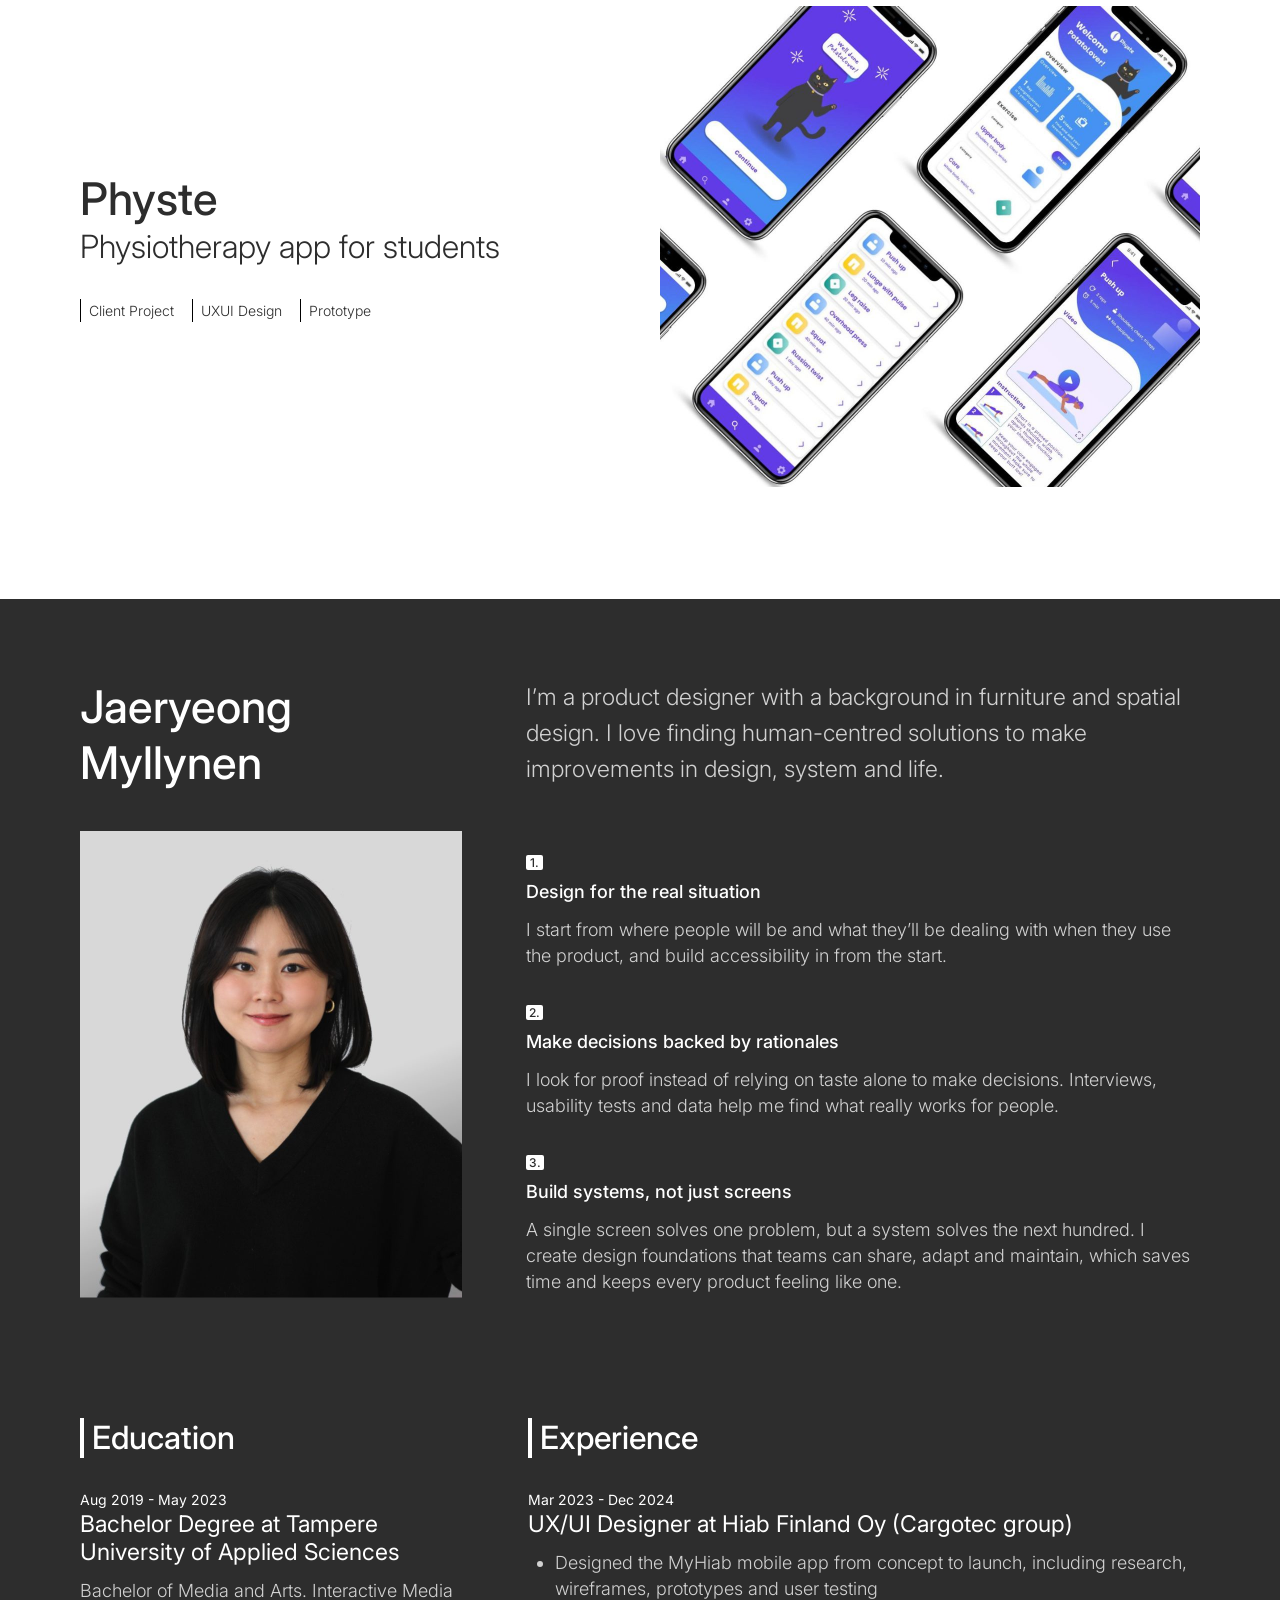
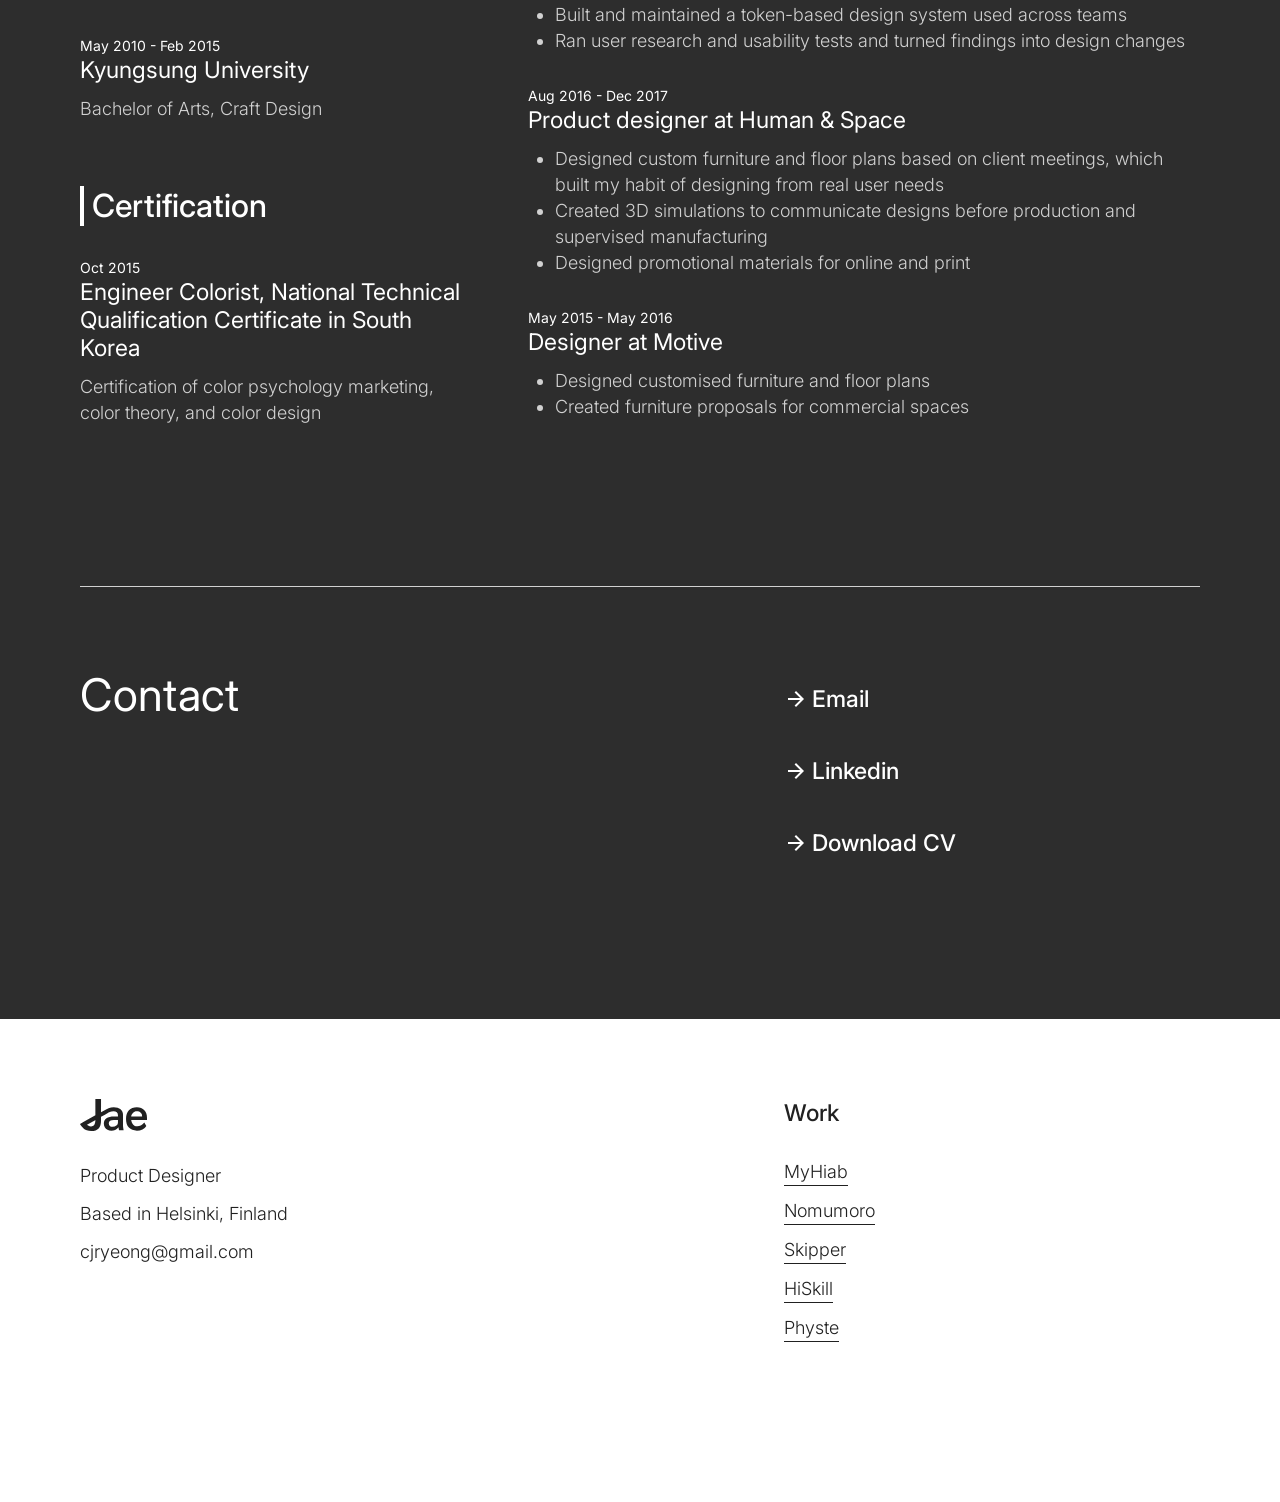
==== commit 5b9ea30c: "Built the page." ====
--- a/index.html
+++ b/index.html
@@ -1,200 +1,290 @@
-<!DOCTYPE html>
+<!doctype html>
 <html lang="en">
 <head>
-  <meta charset="UTF-8">
-  <meta name="viewport" content="width=device-width, initial-scale=1.0">
-  <meta name="description" content="Jae-ryeong Myllynen — Product Designer portfolio showcasing UX work, design principles, and case studies.">
-  <title>Jae-ryeong Myllynen — Product Designer</title>
+  <meta charset="utf-8">
+  <meta name="viewport" content="width=device-width, initial-scale=1">
+  <title>Jaeryeong Myllynen — Product Designer</title>
+  <meta name="description" content="Portfolio of Jaeryeong Myllynen, a maker turned product designer based in Helsinki, Finland.">
+
+  <link rel="icon" href="favicon.ico" sizes="48x48">
+  <link rel="icon" href="favicon.svg" type="image/svg+xml">
+  <link rel="apple-touch-icon" href="apple-touch-icon.png">
+
   <link rel="preconnect" href="https://fonts.googleapis.com">
   <link rel="preconnect" href="https://fonts.gstatic.com" crossorigin>
-  <link href="https://fonts.googleapis.com/css2?family=Inter:wght@400;500;600;700&display=swap" rel="stylesheet">
-  <link rel="stylesheet" href="styles.css?v=29">
+  <link href="https://fonts.googleapis.com/css2?family=Inter:wght@300;400;500&display=swap" rel="stylesheet">
+
+  <link rel="stylesheet" href="css/styles.css">
+  <script src="js/main.js" defer></script>
 </head>
-<body class="page-home">
-  <a class="skip-link" href="#main">Skip to content</a>
+<body>
+  <!-- Icon sprite -->
+  <svg width="0" height="0" style="position:absolute" aria-hidden="true">
+    <symbol id="icon-arrow" viewBox="0 0 24 24">
+      <path fill="currentColor" d="M12 4l-1.41 1.41L16.17 11H4v2h12.17l-5.58 5.59L12 20l8-8z"/>
+    </symbol>
+  </svg>
 
   <header class="site-header">
-    <div class="site-header__inner">
-      <div class="site-header__brand">
-        <a href="index.html" class="site-header__name">Jaeryeong Myllynen</a>
-        <span class="site-header__location">Based in Helsinki</span>
+    <a class="site-header__logo" href="index.html" aria-label="Jae — home">
+      <img src="assets/images/logo.svg" width="67.3174" height="32" alt="Jae">
+    </a>
+    <p class="site-header__tagline">Product Designer</p>
+    <nav class="site-nav" aria-label="Main">
+      <ul class="site-nav__list">
+        <li><a class="site-nav__link" href="index.html#work">Work</a></li>
+        <li><a class="site-nav__link" href="index.html#about">About</a></li>
+        <li><a class="site-nav__link" href="index.html#contact">Contact</a></li>
+      </ul>
+    </nav>
+  </header>
+
+  <main class="site-main">
+    <!-- Hero -->
+    <section class="hero" aria-labelledby="hero-title">
+      <div class="hero__media slideshow" data-interval="600" aria-hidden="true">
+        <img class="slideshow__slide is-active" src="assets/images/hero/01-lamp.jpg" width="1342" height="1303" alt="">
+        <img class="slideshow__slide" src="assets/images/hero/02-tablet.jpg" width="1342" height="1303" alt="" loading="lazy" decoding="async">
+        <img class="slideshow__slide" src="assets/images/hero/03-vase.jpg" width="1342" height="1303" alt="" loading="lazy" decoding="async">
+        <img class="slideshow__slide" src="assets/images/hero/04-laptop.jpg" width="1342" height="1303" alt="" loading="lazy" decoding="async">
+        <img class="slideshow__slide" src="assets/images/hero/05-lamp-2.jpg" width="1342" height="1303" alt="" loading="lazy" decoding="async">
+        <img class="slideshow__slide" src="assets/images/hero/06-physte.jpg" width="1342" height="1303" alt="" loading="lazy" decoding="async">
+        <img class="slideshow__slide" src="assets/images/hero/07-candle.jpg" width="1342" height="1303" alt="" loading="lazy" decoding="async">
+        <img class="slideshow__slide" src="assets/images/hero/08-myhiab.jpg" width="1342" height="1303" alt="" loading="lazy" decoding="async">
+        <img class="slideshow__slide" src="assets/images/hero/09-chair.jpg" width="1342" height="1303" alt="" loading="lazy" decoding="async">
       </div>
-      <nav class="site-nav" aria-label="Primary">
-        <a href="#work" class="site-nav__link">Project</a>
-        <a href="#about" class="site-nav__link">About me</a>
+      <div class="hero__text">
+        <h1 id="hero-title" class="hero__title">
+          <span>Maker’s</span>
+          <span>Eyes</span>
+          <span>Systematic</span>
+          <span>Mindset</span>
+        </h1>
+        <p class="hero__lead">
+          A maker turned product designer.<br>
+          I bring a craftsperson's attention to detail and a systematic structure in digital products.
+        </p>
+      </div>
+    </section>
+
+    <!-- Work -->
+    <section id="work" class="work" aria-label="Selected work">
+      <article class="work-card" style="--media-width: 540px">
+        <div class="work-card__body">
+          <h2 class="work-card__title">MyHiab</h2>
+          <p class="work-card__subtitle">From Concept Design to Launch</p>
+          <ul class="tags">
+            <li>Client Project</li>
+            <li>UXUI Design</li>
+            <li>Concept Design</li>
+          </ul>
+          <a class="button" href="projects/myhiab.html">
+            <svg class="button__icon" width="24" height="24" aria-hidden="true"><use href="#icon-arrow"/></svg>
+            View project<span class="visually-hidden">: MyHiab</span>
+          </a>
+        </div>
+        <img class="work-card__media" src="assets/images/work/myhiab.jpg" width="1080" height="1070" alt="Two phones showing the MyHiab app in dark mode" loading="lazy" decoding="async">
+      </article>
+
+      <article class="work-card work-card--media-left" style="--media-width: 596px">
+        <div class="work-card__body">
+          <h2 class="work-card__title">Nomumoro</h2>
+          <p class="work-card__subtitle">Branding &amp; Logo Design</p>
+          <ul class="tags">
+            <li>Client Project</li>
+            <li>Brand Design</li>
+            <li>Logo Design</li>
+          </ul>
+          <a class="button" href="projects/nomumoro.html">
+            <svg class="button__icon" width="24" height="24" aria-hidden="true"><use href="#icon-arrow"/></svg>
+            View project<span class="visually-hidden">: Nomumoro</span>
+          </a>
+        </div>
+        <img class="work-card__media" src="assets/images/work/nomumoro.jpg" width="1192" height="986" alt="Nomumoro logotype in black on a neon green background" loading="lazy" decoding="async">
+      </article>
+
+      <article class="work-card" style="--media-width: 703px">
+        <div class="work-card__body">
+          <h2 class="work-card__title">Skipper</h2>
+          <p class="work-card__subtitle">A mothership of design systems</p>
+          <ul class="tags">
+            <li>Client Project</li>
+            <li>UXUI Design</li>
+            <li>Design system</li>
+          </ul>
+          <a class="button" href="projects/skipper.html">
+            <svg class="button__icon" width="24" height="24" aria-hidden="true"><use href="#icon-arrow"/></svg>
+            View project<span class="visually-hidden">: Skipper</span>
+          </a>
+        </div>
+        <img class="work-card__media" src="assets/images/work/skipper.jpg" width="1406" height="878" alt="Skipper design system components: buttons, cards, lists and inputs" loading="lazy" decoding="async">
+      </article>
+
+      <article class="work-card work-card--media-left" style="--media-width: 540px">
+        <div class="work-card__body">
+          <h2 class="work-card__title">HiSkill</h2>
+          <p class="work-card__subtitle">Scalable main navigation menu</p>
+          <ul class="tags">
+            <li>Client Project</li>
+            <li>UXUI Design</li>
+            <li>VR Simulator</li>
+          </ul>
+          <a class="button" href="projects/hiskill.html">
+            <svg class="button__icon" width="24" height="24" aria-hidden="true"><use href="#icon-arrow"/></svg>
+            View project<span class="visually-hidden">: HiSkill</span>
+          </a>
+        </div>
+        <img class="work-card__media" src="assets/images/work/hiskill.jpg" width="1080" height="1054" alt="Operator wearing a VR headset" loading="lazy" decoding="async">
+      </article>
+
+      <article class="work-card" style="--media-width: 540px">
+        <div class="work-card__body">
+          <h2 class="work-card__title">Physte</h2>
+          <p class="work-card__subtitle">Physiotherapy app for students</p>
+          <ul class="tags">
+            <li>Client Project</li>
+            <li>UXUI Design</li>
+            <li>Prototype</li>
+          </ul>
+        </div>
+        <img class="work-card__media" src="assets/images/work/physte.jpg" width="1080" height="962" alt="Phones showing screens of the Physte physiotherapy app" loading="lazy" decoding="async">
+      </article>
+    </section>
+
+    <div class="dark">
+      <!-- About -->
+      <section id="about" class="about" aria-labelledby="about-title">
+        <div class="about__intro">
+          <h2 id="about-title" class="about__name">Jaeryeong <br>Myllynen</h2>
+          <img class="about__portrait" src="assets/images/portrait.jpg" width="764" height="934" alt="Portrait of Jaeryeong Myllynen" loading="lazy" decoding="async">
+        </div>
+        <div class="about__content">
+          <p class="about__lead">I’m a product designer with a background in furniture and spatial design. I love finding human-centred solutions to make improvements in design, system and life.</p>
+          <ol class="principles">
+            <li class="principle">
+              <span class="principle__number" aria-hidden="true">1.</span>
+              <h3 class="principle__title">Design for the real situation</h3>
+              <p class="principle__text">I start from where people will be and what they’ll be dealing with when they use the product, and build accessibility in from the start.</p>
+            </li>
+            <li class="principle">
+              <span class="principle__number" aria-hidden="true">2.</span>
+              <h3 class="principle__title">Make decisions backed by rationales</h3>
+              <p class="principle__text">I look for proof instead of relying on taste alone to make decisions. Interviews, usability tests and data help me find what really works for people.</p>
+            </li>
+            <li class="principle">
+              <span class="principle__number" aria-hidden="true">3.</span>
+              <h3 class="principle__title">Build systems, not just screens</h3>
+              <p class="principle__text">A single screen solves one problem, but a system solves the next hundred. I create design foundations that teams can share, adapt and maintain, which saves time and keeps every product feeling like one.</p>
+            </li>
+          </ol>
+        </div>
+      </section>
+
+      <!-- Education / Certification / Experience -->
+      <section class="resume" aria-label="Background">
+        <div class="resume__column">
+          <div class="resume__group">
+            <h2 class="resume__heading">Education</h2>
+            <div class="entry">
+              <p class="entry__date">Aug 2019 - May 2023</p>
+              <h3 class="entry__title">Bachelor Degree at Tampere University of Applied Sciences</h3>
+              <p class="entry__text">Bachelor of Media and Arts. Interactive Media</p>
+            </div>
+            <div class="entry">
+              <p class="entry__date">May 2010 - Feb 2015</p>
+              <h3 class="entry__title">Kyungsung University</h3>
+              <p class="entry__text">Bachelor of Arts, Craft Design</p>
+            </div>
+          </div>
+          <div class="resume__group">
+            <h2 class="resume__heading">Certification</h2>
+            <div class="entry">
+              <p class="entry__date">Oct 2015</p>
+              <h3 class="entry__title">Engineer Colorist, National Technical Qualification Certificate in South Korea</h3>
+              <p class="entry__text">Certification of color psychology marketing, color theory, and color design</p>
+            </div>
+          </div>
+        </div>
+        <div class="resume__column">
+          <div class="resume__group">
+            <h2 class="resume__heading">Experience</h2>
+            <div class="entry">
+              <p class="entry__date">Mar 2023 - Dec 2024</p>
+              <h3 class="entry__title">UX/UI Designer at Hiab Finland Oy (Cargotec group)</h3>
+              <ul class="entry__list">
+                <li>Designed the MyHiab mobile app from concept to launch, including research, wireframes, prototypes and user testing</li>
+                <li>Built and maintained a token-based design system used across teams</li>
+                <li>Ran user research and usability tests and turned findings into design changes</li>
+              </ul>
+            </div>
+            <div class="entry">
+              <p class="entry__date">Aug 2016 - Dec 2017</p>
+              <h3 class="entry__title">Product designer at Human &amp; Space</h3>
+              <ul class="entry__list">
+                <li>Designed custom furniture and floor plans based on client meetings, which built my habit of designing from real user needs</li>
+                <li>Created 3D simulations to communicate designs before production and supervised manufacturing</li>
+                <li>Designed promotional materials for online and print</li>
+              </ul>
+            </div>
+            <div class="entry">
+              <p class="entry__date">May 2015 - May 2016</p>
+              <h3 class="entry__title">Designer at Motive</h3>
+              <ul class="entry__list">
+                <li>Designed customised furniture and floor plans</li>
+                <li>Created furniture proposals for commercial spaces</li>
+              </ul>
+            </div>
+          </div>
+        </div>
+      </section>
+
+      <!-- Contact -->
+      <section id="contact" class="contact" aria-labelledby="contact-title">
+        <div class="contact__inner">
+          <h2 id="contact-title" class="contact__title">Contact</h2>
+          <ul class="contact__links">
+            <li>
+              <a class="contact__link" href="mailto:cjryeong@gmail.com">
+                <svg width="24" height="24" aria-hidden="true"><use href="#icon-arrow"/></svg>Email
+              </a>
+            </li>
+            <li>
+              <a class="contact__link" href="https://www.linkedin.com/in/jaeryeong-choe/" target="_blank" rel="noopener">
+                <svg width="24" height="24" aria-hidden="true"><use href="#icon-arrow"/></svg>Linkedin
+              </a>
+            </li>
+            <li>
+              <a class="contact__link" href="downloads/JaeryeongMyllynen-CV.pdf" download>
+                <svg width="24" height="24" aria-hidden="true"><use href="#icon-arrow"/></svg>Download CV
+              </a>
+            </li>
+          </ul>
+        </div>
+      </section>
+    </div>
+  </main>
+
+  <footer class="site-footer site-footer--plain">
+    <div class="site-footer__inner">
+      <div class="site-footer__info">
+        <img src="assets/images/logo-footer.svg" width="67.3174" height="32" alt="Jae">
+        <ul class="site-footer__details">
+          <li>Product Designer</li>
+          <li>Based in Helsinki, Finland</li>
+          <li><a href="mailto:cjryeong@gmail.com">cjryeong@gmail.com</a></li>
+        </ul>
+      </div>
+      <nav class="site-footer__work" aria-label="Work">
+        <h2 class="site-footer__heading">Work</h2>
+        <ul class="site-footer__links">
+          <li><a class="site-footer__link" href="projects/myhiab.html">MyHiab</a></li>
+          <li><a class="site-footer__link" href="projects/nomumoro.html">Nomumoro</a></li>
+          <li><a class="site-footer__link" href="projects/skipper.html">Skipper</a></li>
+          <li><a class="site-footer__link" href="projects/hiskill.html">HiSkill</a></li>
+          <li><a class="site-footer__link" href="projects/physte.html">Physte</a></li>
+        </ul>
       </nav>
     </div>
-  </header>
-
-  <main id="main">
-    <section class="hero" aria-labelledby="hero-heading">
-      <div class="hero__grid reveal">
-        <div class="hero__left">
-          <h1 id="hero-heading" class="hero__title">
-            <span class="hero__title-line">Product</span>
-            <span class="hero__title-line">Designer</span>
-          </h1>
-          <div class="hero__intro">
-            <p class="hero__statement">Focused on user-centred design<br>with clear visual hierarchy &amp; coherent experience</p>
-            <div class="hero__tag-cube" aria-live="polite" aria-label="Personal traits">
-              <div class="hero__tag-cube-inner">
-                <span class="hero__tag-face hero__tag-face--blue">Curious</span>
-                <span class="hero__tag-face hero__tag-face--black">Versatile</span>
-                <span class="hero__tag-face hero__tag-face--blue">Fast learner</span>
-                <span class="hero__tag-face hero__tag-face--black">Flexible</span>
-                <span class="hero__tag-face hero__tag-face--blue">Perceptive</span>
-                <span class="hero__tag-face hero__tag-face--black">Pragmatic</span>
-              </div>
-            </div>
-          </div>
-        </div>
-        <div class="hero__right">
-          <div class="hero__photo-wrap">
-            <div class="hero__photo-group">
-              <img src="assets/images/hero-profile.png" alt="Portrait of Jae-ryeong Myllynen" class="hero__photo">
-            </div>
-          </div>
-          <p class="hero__name">
-            <span>Jaeryeong</span>
-            <span>Myllynen</span>
-          </p>
-        </div>
-      </div>
-    </section>
-
-    <p class="section-label reveal" id="work">Project</p>
-
-    <section class="projects" aria-labelledby="work-heading">
-      <h2 id="work-heading" class="visually-hidden">Selected work</h2>
-
-      <article class="project-row project-row--image-left reveal">
-        <div class="project-row__visual project-row__visual--phone">
-          <img src="assets/images/project-myhiab-figma.png" alt="MyHiab mobile app mockups">
-        </div>
-        <div class="project-row__content">
-          <p class="project-row__client">Hiab Finland Oy</p>
-          <h3 class="project-row__title">From Concept Design to Launch: MyHiab Mobile App</h3>
-          <p class="project-row__desc">Hiab is a world leading provider of load handling equipment, combining digital solutions to the hydraulic machinery. I helped Hiab design a mobile application from concept design to launch of the product.</p>
-          <a href="work/myhiab.html" class="read-more">
-            <span class="read-more__icon" aria-hidden="true"></span>
-            Read more
-          </a>
-        </div>
-      </article>
-
-      <article class="project-row project-row--image-left reveal">
-        <div class="project-row__visual project-row__visual--card">
-          <img src="assets/images/project-design-system-figma.png" alt="Design system documentation">
-        </div>
-        <div class="project-row__content">
-          <p class="project-row__client">Hiab Finland Oy</p>
-          <h3 class="project-row__title">Build the Mothership of Design Systems</h3>
-          <p class="project-row__desc">Hiab was in need of the mothership of design systems accumulated over diverse projects. I created a centralised design system — a scalable foundation that different teams could branch from, customise, and maintain consistently across various products.</p>
-          <a href="work/design-system.html" class="read-more">
-            <span class="read-more__icon" aria-hidden="true"></span>
-            Read more
-          </a>
-        </div>
-      </article>
-
-      <article class="project-row project-row--image-left reveal">
-        <div class="project-row__visual project-row__visual--rounded">
-          <img src="assets/images/project-hiskill-figma.png" alt="VR training simulator">
-        </div>
-        <div class="project-row__content">
-          <p class="project-row__client">HiSkill Oy</p>
-          <h3 class="project-row__title">Improve User Experience of VR Training Simulator, HiSkill</h3>
-          <p class="project-row__desc">HiSkill is a VR-based crane operator training simulator that helps companies to train new workers safely, cost-effectively, and faster than before.</p>
-          <a href="work/hiskill.html" class="read-more">
-            <span class="read-more__icon" aria-hidden="true"></span>
-            Read more
-          </a>
-        </div>
-      </article>
-    </section>
-
-    <p class="section-label reveal" id="about">About me</p>
-
-    <blockquote class="quote reveal">
-      <p class="quote__text">" Design is thought made visible. "</p>
-      <cite class="quote__author">—Saul Bass</cite>
-    </blockquote>
-
-    <section class="values" aria-labelledby="values-heading">
-      <h2 id="values-heading" class="visually-hidden">Design principles</h2>
-      <div class="values__grid">
-        <article class="value-card reveal">
-          <img src="assets/images/value-human-first.svg" alt="" class="value-card__graphic" aria-hidden="true">
-          <h3 class="value-card__title">Human First</h3>
-          <p class="value-card__text">Intuitive experiences begin with a genuine understanding of how people think and interact.</p>
-        </article>
-        <article class="value-card reveal">
-          <img src="assets/images/value-finding-matters.svg" alt="" class="value-card__graphic" aria-hidden="true">
-          <h3 class="value-card__title">Finding What Matters</h3>
-          <p class="value-card__text">A sharp eye for problems, needs, and details helps uncover what truly matters and turning them into thoughtful solutions.</p>
-        </article>
-        <article class="value-card reveal">
-          <img src="assets/images/value-always-growing.svg" alt="" class="value-card__graphic value-card__graphic--square" aria-hidden="true">
-          <h3 class="value-card__title">Always Growing</h3>
-          <p class="value-card__text">Learning new tools, technologies, and perspectives brings fresh ideas and continuously strengthens design processes.</p>
-        </article>
-      </div>
-    </section>
-
-    <section class="resume" aria-labelledby="resume-heading">
-      <h2 id="resume-heading" class="visually-hidden">Experience and education</h2>
-      <div class="resume__inner reveal">
-        <div class="resume__block">
-          <h3 class="resume__title">Experience</h3>
-          <div class="resume__item">
-            <p class="resume__role">UX/UI Designer at Hiab Finland Oy (Cargotec group)</p>
-            <p class="resume__date">Mar 2023 - Dec 2024</p>
-            <ul class="resume__list">
-              <li>Designed UX and UI of diverse projects and prototyped in Figma</li>
-              <li>Conducted user research &amp; user tests and reflected findings into designs</li>
-              <li>Build and maintained design systems</li>
-            </ul>
-          </div>
-          <div class="resume__item">
-            <p class="resume__role">Product designer at Human &amp; Space</p>
-            <p class="resume__date">Aug 2016 - Dec 2017</p>
-            <ul class="resume__list">
-              <li>Designed customised furniture and floor plans based on customer meetings</li>
-              <li>Created 3D simulation of furniture and supervised furniture production</li>
-              <li>Designed company promotion materials for online and offline</li>
-            </ul>
-          </div>
-          <div class="resume__item">
-            <p class="resume__role">Designer at Motive</p>
-            <p class="resume__date">May 2015 - May 2016</p>
-            <ul class="resume__list">
-              <li>Designed customised furniture and floor plans</li>
-              <li>Created furniture proposals for commercial spaces</li>
-            </ul>
-          </div>
-        </div>
-        <div class="resume__block">
-          <h3 class="resume__title">Education</h3>
-          <div class="resume__item">
-            <p class="resume__role">Bachelor Degree at Tampere University of Applied Sciences</p>
-            <p class="resume__date">Aug 2019 - May 2023</p>
-            <p class="resume__detail">Bachelor of Media and Arts. Interactive Media</p>
-          </div>
-          <div class="resume__item">
-            <p class="resume__role">Kyungsung University</p>
-            <p class="resume__date">May 2010 - Feb 2015</p>
-            <p class="resume__detail">Bachelor of Arts, Craft Design</p>
-          </div>
-        </div>
-      </div>
-    </section>
-
-  </main>
-
-  <footer class="site-footer">
-    <p>© 2026 Jae-ryeong Myllynen · Product Designer</p>
   </footer>
-
-  <script src="script.js?v=24"></script>
 </body>
 </html>
--- a/css/styles.css
+++ b/css/styles.css
@@ -0,0 +1,1221 @@
+/* ==========================================================================
+   Design tokens (from Figma / design exports)
+   ========================================================================== */
+:root {
+  --color-text: #2d2d2d;
+  --color-text-strong: #212121;
+  --color-border: #2d2d2d;
+  --color-bg: #ffffff;
+  --color-dark: #2d2d2d;
+  --color-on-dark: #ffffff;
+  --color-on-dark-muted: #d1d1d1;
+  --color-black: #000000;
+  --color-media-bg: #e5ecf1;
+
+  --font-sans: "Inter", system-ui, -apple-system, "Segoe UI", Roboto, sans-serif;
+
+  /* Paragraph/Light */
+  --text-paragraph-size: 18px;
+  --text-paragraph-line: 26px;
+  /* H5/Medium */
+  --text-h5-size: 23px;
+  --text-h5-line: 28px;
+
+  --content-width: 1120px;
+  --gutter: 64px;
+  /* Side padding that centres a 1120px column on wide screens */
+  --content-pad: max(var(--gutter), calc((100% - var(--content-width)) / 2));
+}
+
+/* ==========================================================================
+   Base
+   ========================================================================== */
+*,
+*::before,
+*::after {
+  box-sizing: border-box;
+}
+
+html {
+  -webkit-text-size-adjust: 100%;
+  scroll-behavior: smooth;
+}
+
+@media (prefers-reduced-motion: reduce) {
+  html {
+    scroll-behavior: auto;
+  }
+}
+
+body {
+  margin: 0;
+  min-height: 100vh;
+  display: flex;
+  flex-direction: column;
+  font-family: var(--font-sans);
+  color: var(--color-text);
+  background: var(--color-bg);
+  -webkit-font-smoothing: antialiased;
+}
+
+img,
+video {
+  display: block;
+  max-width: 100%;
+  height: auto;
+}
+
+h1, h2, h3, h4, h5, h6, p, ul, ol, figure, dl, dd {
+  margin: 0;
+}
+
+ul,
+ol {
+  padding: 0;
+  list-style: none;
+}
+
+a {
+  color: inherit;
+  text-decoration: none;
+}
+
+a:focus-visible {
+  outline: 2px solid currentColor;
+  outline-offset: 4px;
+  border-radius: 2px;
+}
+
+.visually-hidden {
+  position: absolute;
+  width: 1px;
+  height: 1px;
+  margin: -1px;
+  padding: 0;
+  overflow: hidden;
+  clip: rect(0 0 0 0);
+  white-space: nowrap;
+  border: 0;
+}
+
+/* ==========================================================================
+   Header / top navigation
+   ========================================================================== */
+.site-header {
+  display: flex;
+  align-items: flex-end;
+  gap: 32px;
+  padding: 32px var(--gutter);
+}
+
+.site-header__logo {
+  flex-shrink: 0;
+}
+
+.site-header__logo img {
+  width: 67.3174px;
+  height: 32px;
+}
+
+.site-header__tagline {
+  flex: 1 0 0;
+  min-width: 0;
+  font-size: 16px;
+  font-weight: 400;
+  line-height: normal;
+  color: var(--color-text);
+}
+
+.site-nav {
+  flex: 1 0 0;
+  min-width: 0;
+}
+
+.site-nav__list {
+  display: flex;
+  align-items: center;
+  justify-content: flex-end;
+  gap: 32px;
+}
+
+.site-nav__link {
+  font-size: 18px;
+  font-weight: 500;
+  line-height: normal;
+  white-space: nowrap;
+  color: var(--color-text);
+  transition: opacity 0.2s ease;
+}
+
+.site-nav__link:hover,
+.site-nav__link[aria-current="page"] {
+  opacity: 0.6;
+}
+
+/* ==========================================================================
+   Main
+   ========================================================================== */
+.site-main {
+  flex: 1 0 auto;
+}
+
+/* ==========================================================================
+   Shared components
+   ========================================================================== */
+.tags {
+  display: flex;
+  flex-wrap: wrap;
+  gap: 8px 18px;
+}
+
+.tags li {
+  padding-left: 8px;
+  border-left: 1px solid var(--color-black);
+  font-size: 14px;
+  font-weight: 300;
+  line-height: 23px;
+  color: var(--color-text);
+}
+
+.button {
+  display: inline-flex;
+  align-items: center;
+  gap: 8px;
+  padding: 12px 16px;
+  border-radius: 2px;
+  background: var(--color-black);
+  color: #ffffff;
+  font-size: 18px;
+  font-weight: 500;
+  line-height: 24px;
+  white-space: nowrap;
+  transition: background-color 0.2s ease;
+}
+
+.button:hover {
+  background: #3a3a3a;
+}
+
+.button__icon {
+  flex-shrink: 0;
+  transition: transform 0.2s ease;
+}
+
+.button:hover .button__icon {
+  transform: translateX(3px);
+}
+
+/* ==========================================================================
+   Hero
+   ========================================================================== */
+.hero {
+  display: grid;
+  grid-template-columns: minmax(0, 671px) minmax(0, 1fr);
+  gap: 32px;
+  /* 170px at 1440px+ wide; eases down to the normal gutter on narrower screens */
+  padding: 0 clamp(var(--gutter), calc((100% - 1100px) / 2), 64px);
+}
+
+.hero__media {
+  position: relative;
+  aspect-ratio: 591 / 574;
+  overflow: hidden;
+  background: var(--color-media-bg);
+}
+
+.slideshow__slide {
+  position: absolute;
+  inset: 0;
+  width: 100%;
+  height: 100%;
+  object-fit: cover;
+  opacity: 0;
+  z-index: 0;
+}
+
+/* The outgoing slide stays fully visible underneath while the next one
+   fades in on top, so there's no dip to the background between images. */
+.slideshow__slide.is-prev {
+  opacity: 1;
+  z-index: 1;
+}
+
+.slideshow__slide.is-active {
+  opacity: 1;
+  z-index: 2;
+  transition: opacity 100ms ease-in;
+}
+
+@media (prefers-reduced-motion: reduce) {
+  .slideshow__slide.is-active {
+    transition: none;
+  }
+}
+
+.hero__text {
+  padding-top: 40px;
+}
+
+.hero__title {
+  font-size: 72px;
+  font-weight: 400;
+  line-height: 88px;
+  color: var(--color-text);
+}
+
+.hero__title span {
+  display: block;
+}
+
+.hero__lead {
+  max-width: 560px;
+  margin-top: 32px;
+  font-size: 23px;
+  font-weight: 300;
+  line-height: 36px;
+  color: var(--color-text);
+}
+
+/* ==========================================================================
+   Work
+   ========================================================================== */
+.work {
+  display: flex;
+  flex-direction: column;
+  gap: 24px;
+  padding: 80px var(--content-pad);
+  scroll-margin-top: 16px;
+}
+
+.work-card {
+  display: grid;
+  grid-template-columns: minmax(0, 1fr) minmax(0, var(--media-width, 540px));
+  grid-template-areas: "body media";
+  align-items: center;
+  gap: 40px;
+  padding: 32px 0;
+}
+
+.work-card--media-left {
+  grid-template-columns: minmax(0, var(--media-width, 540px)) minmax(0, 1fr);
+  grid-template-areas: "media body";
+}
+
+.work-card__body {
+  grid-area: body;
+}
+
+.work-card__media {
+  grid-area: media;
+  width: 100%;
+}
+
+.work-card__title {
+  font-size: 45px;
+  font-weight: 500;
+  line-height: 56px;
+  color: var(--color-text);
+}
+
+.work-card__subtitle {
+  font-size: 32px;
+  font-weight: 300;
+  line-height: 40px;
+  color: var(--color-text);
+}
+
+.work-card .tags {
+  margin-top: 32px;
+}
+
+.work-card .button {
+  margin-top: 32px;
+}
+
+/* ==========================================================================
+   Dark band (About, Resume, Contact)
+   ========================================================================== */
+.dark {
+  background: var(--color-dark);
+  color: var(--color-on-dark);
+}
+
+/* About ------------------------------------------------------------------ */
+.about {
+  display: grid;
+  grid-template-columns: minmax(0, 382px) minmax(0, 1fr);
+  gap: 64px;
+  padding: 80px var(--content-pad);
+}
+
+.about__name {
+  font-size: 45px;
+  font-weight: 500;
+  line-height: 56px;
+}
+
+.about__portrait {
+  width: 100%;
+  margin-top: 40px;
+}
+
+.about__lead {
+  font-size: 23px;
+  font-weight: 300;
+  line-height: 36px;
+  color: var(--color-on-dark-muted);
+}
+
+.principles {
+  display: flex;
+  flex-direction: column;
+  gap: 32px;
+  margin-top: 64px;
+}
+
+.principle__number {
+  display: inline-block;
+  min-width: 17px;
+  padding: 0 3px;
+  border-radius: 2px;
+  background: var(--color-on-dark);
+  color: var(--color-dark);
+  font-size: 12px;
+  font-weight: 500;
+  line-height: 15px;
+  text-align: center;
+}
+
+.principle__title {
+  margin-top: 8px;
+  font-size: 18px;
+  font-weight: 500;
+  line-height: 26px;
+}
+
+.principle__text {
+  margin-top: 12px;
+  font-size: var(--text-paragraph-size);
+  font-weight: 300;
+  line-height: var(--text-paragraph-line);
+  color: var(--color-on-dark-muted);
+}
+
+/* Resume ----------------------------------------------------------------- */
+.resume {
+  display: grid;
+  grid-template-columns: minmax(0, 384px) minmax(0, 1fr);
+  gap: 64px;
+  padding: 40px var(--content-pad) 80px;
+}
+
+.resume__column {
+  display: flex;
+  flex-direction: column;
+  gap: 64px;
+}
+
+.resume__group {
+  display: flex;
+  flex-direction: column;
+  gap: 32px;
+}
+
+.resume__heading {
+  padding-left: 8px;
+  border-left: 4px solid var(--color-on-dark);
+  font-size: 32px;
+  font-weight: 500;
+  line-height: 40px;
+}
+
+.entry__date {
+  font-size: 14px;
+  font-weight: 400;
+  line-height: 20px;
+}
+
+.entry__title {
+  font-size: 23px;
+  font-weight: 400;
+  line-height: 28px;
+}
+
+.entry__text,
+.entry__list {
+  margin-top: 12px;
+  font-size: var(--text-paragraph-size);
+  font-weight: 300;
+  line-height: var(--text-paragraph-line);
+  color: var(--color-on-dark-muted);
+}
+
+.entry__list {
+  padding-left: 27px;
+  list-style: disc;
+}
+
+/* Contact ---------------------------------------------------------------- */
+.contact {
+  padding: 80px var(--content-pad) 160px;
+}
+
+.contact__inner {
+  display: grid;
+  grid-template-columns: minmax(0, 640px) minmax(0, 1fr);
+  gap: 64px;
+  padding-top: 80px;
+  border-top: 1px solid var(--color-on-dark-muted);
+}
+
+.contact__title {
+  font-size: 45px;
+  font-weight: 400;
+  line-height: 56px;
+}
+
+.contact__links {
+  display: flex;
+  flex-direction: column;
+  gap: 42px;
+  padding-top: 18px;
+}
+
+.contact__link {
+  display: inline-flex;
+  align-items: center;
+  gap: 4px;
+  font-size: 23px;
+  font-weight: 500;
+  line-height: 28px;
+  transition: opacity 0.2s ease;
+}
+
+.contact__link svg {
+  flex-shrink: 0;
+  transition: transform 0.2s ease;
+}
+
+.contact__link:hover {
+  opacity: 0.75;
+}
+
+.contact__link:hover svg {
+  transform: translateX(3px);
+}
+
+/* ==========================================================================
+   Footer
+   ========================================================================== */
+.site-footer {
+  padding: 80px var(--content-pad);
+  color: var(--color-text-strong);
+}
+
+.site-footer__inner {
+  display: flex;
+  align-items: flex-start;
+  gap: 64px;
+  padding-top: 80px;
+  border-top: 1px solid var(--color-border);
+}
+
+/* Landing page: footer follows the dark band, so no divider. */
+.site-footer--plain {
+  padding-bottom: 160px;
+}
+
+.site-footer--plain .site-footer__inner {
+  padding-top: 0;
+  border-top: 0;
+}
+
+.site-footer__info {
+  display: flex;
+  flex-direction: column;
+  gap: 32px;
+  width: 640px;
+  flex-shrink: 1;
+}
+
+.site-footer__info img {
+  width: 67.3174px;
+  height: 32px;
+}
+
+.site-footer__details {
+  display: flex;
+  flex-direction: column;
+  gap: 12px;
+  font-size: var(--text-paragraph-size);
+  font-weight: 300;
+  line-height: var(--text-paragraph-line);
+}
+
+.site-footer__work {
+  display: flex;
+  flex-direction: column;
+  gap: 32px;
+  flex: 1 0 0;
+  min-width: 0;
+}
+
+.site-footer__heading {
+  font-size: var(--text-h5-size);
+  font-weight: 500;
+  line-height: var(--text-h5-line);
+}
+
+.site-footer__links {
+  display: flex;
+  flex-direction: column;
+  align-items: flex-start;
+  gap: 12px;
+}
+
+.site-footer__link {
+  display: inline-block;
+  font-size: var(--text-paragraph-size);
+  font-weight: 300;
+  line-height: var(--text-paragraph-line);
+  white-space: nowrap;
+  border-bottom: 1px solid var(--color-text-strong);
+  transition: opacity 0.2s ease;
+}
+
+.site-footer__link:hover {
+  opacity: 0.6;
+}
+
+/* ==========================================================================
+   Responsive
+   ========================================================================== */
+@media (max-width: 1100px) {
+  .hero__title {
+    font-size: 56px;
+    line-height: 68px;
+  }
+
+  .hero__lead {
+    font-size: 20px;
+    line-height: 32px;
+  }
+}
+
+@media (max-width: 900px) {
+  :root {
+    --gutter: 32px;
+  }
+
+  .hero {
+    grid-template-columns: 1fr;
+  }
+
+  .hero__text {
+    padding-top: 8px;
+  }
+
+  .work {
+    padding-top: 48px;
+    padding-bottom: 48px;
+  }
+
+  .work-card,
+  .work-card--media-left {
+    grid-template-columns: 1fr;
+    grid-template-areas:
+      "media"
+      "body";
+    gap: 24px;
+  }
+
+  .about,
+  .resume,
+  .contact__inner {
+    grid-template-columns: 1fr;
+    gap: 48px;
+  }
+
+  .about__portrait {
+    max-width: 382px;
+  }
+
+  .resume {
+    padding-top: 0;
+  }
+
+  .contact {
+    padding-bottom: 96px;
+  }
+
+  .contact__links {
+    padding-top: 0;
+    gap: 24px;
+  }
+
+  .site-footer__inner {
+    flex-direction: column;
+    gap: 48px;
+  }
+
+  .site-footer__info {
+    width: 100%;
+  }
+
+  .site-footer--plain {
+    padding-bottom: 80px;
+  }
+}
+
+@media (max-width: 600px) {
+  :root {
+    --gutter: 16px;
+  }
+
+  .site-header {
+    align-items: center;
+    gap: 16px;
+    padding-top: 20px;
+    padding-bottom: 20px;
+  }
+
+  .site-header__tagline {
+    display: none;
+  }
+
+  .site-nav__list {
+    gap: 20px;
+  }
+
+  .site-nav__link {
+    font-size: 16px;
+  }
+
+  .hero__title {
+    font-size: 44px;
+    line-height: 52px;
+  }
+
+  .hero__lead {
+    margin-top: 20px;
+    font-size: 18px;
+    line-height: 28px;
+  }
+
+  .work-card__title,
+  .about__name,
+  .contact__title {
+    font-size: 36px;
+    line-height: 44px;
+  }
+
+  .work-card__subtitle {
+    font-size: 24px;
+    line-height: 32px;
+  }
+
+  .work-card .tags,
+  .work-card .button {
+    margin-top: 24px;
+  }
+
+  .about,
+  .resume {
+    padding-top: 48px;
+    padding-bottom: 48px;
+  }
+
+  .resume {
+    padding-top: 0;
+  }
+
+  .about__lead {
+    font-size: 20px;
+    line-height: 32px;
+  }
+
+  .resume__heading {
+    font-size: 28px;
+    line-height: 36px;
+  }
+
+  .entry__title {
+    font-size: 20px;
+    line-height: 26px;
+  }
+
+  .contact {
+    padding-top: 48px;
+    padding-bottom: 64px;
+  }
+
+  .contact__inner {
+    padding-top: 48px;
+  }
+
+  .contact__link {
+    font-size: 20px;
+  }
+
+  .site-footer {
+    padding-top: 48px;
+    padding-bottom: 48px;
+  }
+
+  .site-footer__inner {
+    padding-top: 48px;
+  }
+
+  .site-footer--plain {
+    padding-bottom: 64px;
+  }
+}
+
+/* ==========================================================================
+   Project pages
+   ========================================================================== */
+.project {
+  --project-width: 800px;
+  --project-pad: max(var(--gutter), calc((100% - var(--project-width)) / 2));
+  --muted: #5f5f5f;
+  --section-gap: 80px;
+  padding: 64px var(--project-pad) 80px;
+  color: var(--color-text);
+}
+
+/* Header ----------------------------------------------------------------- */
+.project-header__title {
+  font-size: 45px;
+  font-weight: 600;
+  line-height: 56px;
+}
+
+.project-header__subtitle {
+  font-size: 32px;
+  font-weight: 300;
+  line-height: 40px;
+}
+
+.project-header__intro {
+  margin-top: 32px;
+}
+
+.project-meta {
+  display: grid;
+  grid-template-columns: repeat(3, minmax(0, 1fr));
+  gap: 32px;
+  margin: 32px 0 0;
+}
+
+.project-meta dt {
+  font-size: 12px;
+  font-weight: 400;
+  line-height: 16px;
+  color: var(--muted);
+}
+
+.project-meta dd {
+  margin: 6px 0 0;
+  font-size: 18px;
+  font-weight: 400;
+  line-height: 24px;
+}
+
+.project-meta dd span {
+  display: block;
+}
+
+.project-hero {
+  margin: 32px 0 0;
+}
+
+/* Sections --------------------------------------------------------------- */
+.project-section {
+  margin-top: var(--section-gap);
+}
+
+.project-section__title {
+  margin-bottom: 32px;
+  font-size: 32px;
+  font-weight: 600;
+  line-height: 40px;
+}
+
+.prose p,
+.prose li {
+  font-size: 18px;
+  font-weight: 300;
+  line-height: 26px;
+}
+
+.prose > * + *,
+.subsection > * + * {
+  margin-top: 26px;
+}
+
+.subsection + .subsection {
+  margin-top: 40px;
+}
+
+.subsection:has(> .figure:last-child) + .subsection {
+  margin-top: 64px;
+}
+
+.subsection__title {
+  font-size: 18px;
+  font-weight: 600;
+  line-height: 24px;
+}
+
+.subsection > .subsection__title + * {
+  margin-top: 12px;
+}
+
+.subsection--strong-text p {
+  font-weight: 400;
+}
+
+/* Lists */
+.bullets {
+  padding-left: 27px;
+  list-style: disc;
+}
+
+.bullets--strong li {
+  font-weight: 600;
+  line-height: 24px;
+}
+
+.bullets--spaced li + li {
+  margin-top: 26px;
+}
+
+/* Numbered items: only the heading line carries the number. */
+.numbered {
+  counter-reset: item;
+}
+
+.numbered > li {
+  counter-increment: item;
+}
+
+.numbered > li + li {
+  margin-top: 32px;
+}
+
+.numbered__title {
+  position: relative;
+  padding-left: 27px;
+  font-size: 18px;
+  font-weight: 600;
+  line-height: 24px;
+}
+
+.numbered__title::before {
+  content: counter(item) ".";
+  position: absolute;
+  left: 6px;
+}
+
+/* Content nested inside a numbered step */
+.numbered > li:not(.problem-card) > * + * {
+  margin-top: 26px;
+}
+
+.numbered > li > .numbered__title + *,
+.numbered__title + * {
+  margin-top: 12px;
+}
+
+.numbered > li > .figure {
+  margin-top: 40px;
+}
+
+.numbered > li:has(> .figure:last-child) + li {
+  margin-top: 64px;
+}
+
+.numbered--compact > li + li {
+  margin-top: 12px;
+}
+
+/* Problem cards: text + image side by side */
+.problem-card {
+  display: grid;
+  grid-template-columns: minmax(0, 1fr) 218px;
+  gap: 40px;
+  align-items: start;
+}
+
+.problem-card__example {
+  margin-top: 12px;
+  font-size: 14px;
+  font-weight: 400;
+  line-height: 17px;
+}
+
+.problem-card__example + p {
+  margin-top: 8px;
+}
+
+/* Figures ---------------------------------------------------------------- */
+.figure {
+  margin: 40px 0 0;
+}
+
+.figure img {
+  width: 100%;
+}
+
+/* A figure straight under a section heading uses the heading's 32px gap. */
+.project-section__title + .figure {
+  margin-top: 0;
+}
+
+.figure figcaption,
+.caption {
+  margin-top: 10px;
+  font-size: 12px;
+  font-weight: 400;
+  line-height: 15px;
+  color: var(--muted);
+}
+
+.figure--pair {
+  display: grid;
+  grid-template-columns: repeat(2, minmax(0, 1fr));
+  gap: 16px;
+}
+
+.figure--pair-wide {
+  gap: 32px;
+}
+
+.media-row {
+  display: grid;
+  grid-template-columns: repeat(2, minmax(0, 1fr));
+  gap: 32px;
+  align-items: center;
+}
+
+.media-row + .media-row {
+  margin-top: 40px;
+}
+
+.media-row .media-row__media--phone {
+  width: 245px;
+  max-width: 100%;
+  justify-self: center;
+}
+
+.media-row--reverse .media-row__media {
+  order: 2;
+}
+
+/* Wide layouts that break out of the 800px column */
+.breakout {
+  width: min(var(--breakout, 1120px), 100vw - 2 * var(--gutter));
+  margin-left: 50%;
+  transform: translateX(-50%);
+}
+
+/* ==========================================================================
+   Dark project theme (Nomumoro)
+   ========================================================================== */
+.theme-dark {
+  background: #121212;
+}
+
+.theme-dark .site-header {
+  background: #ffffff;
+}
+
+.theme-dark .project {
+  --muted: #a8a8a8;
+  --section-gap: 160px;
+  color: #ffffff;
+}
+
+.theme-dark .site-footer {
+  color: #ffffff;
+}
+
+.theme-dark .site-footer__inner {
+  border-top-color: #d1d1d1;
+}
+
+.theme-dark .site-footer__link {
+  border-bottom-color: #ffffff;
+}
+
+/* Nomumoro moodboard: two staggered columns */
+.moodboard {
+  --breakout: 1120px;
+  display: grid;
+  grid-template-columns: repeat(2, minmax(0, 1fr));
+  gap: 40px;
+  margin-top: 160px;
+}
+
+.moodboard__column {
+  display: flex;
+  flex-direction: column;
+  gap: 108px;
+}
+
+.moodboard__column:last-child {
+  margin-top: 255px;
+}
+
+/* Nomumoro proposals */
+.proposals {
+  --breakout: 1180px;
+  display: grid;
+  grid-template-columns: repeat(3, minmax(0, 1fr));
+  gap: 65px;
+  margin-top: 160px;
+}
+
+.proposal {
+  display: flex;
+  flex-direction: column;
+  gap: 24px;
+}
+
+/* The chosen direction is framed by a box drawn outside the column. */
+.proposal--selected {
+  outline: 1px solid #c5ff6b;
+  outline-offset: 26px;
+}
+
+.proposal__title {
+  font-size: 32px;
+  font-weight: 500;
+  line-height: 40px;
+}
+
+.logomarks {
+  display: grid;
+  grid-template-columns: repeat(2, minmax(0, 1fr));
+  gap: 24px;
+}
+
+.figure-grid {
+  display: grid;
+  grid-template-columns: repeat(2, minmax(0, 1fr));
+  gap: 16px;
+}
+
+.figure-grid--tight {
+  gap: 16px;
+}
+
+.figure-list > * + * {
+  margin-top: 40px;
+}
+
+.figure--wide {
+  --breakout: 846px;
+}
+
+.figure img.breakout {
+  width: min(var(--breakout, 1120px), 100vw - 2 * var(--gutter));
+  max-width: none;
+}
+
+/* Project pages: responsive ------------------------------------------- */
+@media (max-width: 1240px) {
+  .proposals {
+    gap: 40px;
+  }
+
+  .proposal--selected {
+    outline-offset: 14px;
+  }
+}
+
+@media (max-width: 900px) {
+  .theme-dark .project {
+    --section-gap: 96px;
+  }
+
+  .moodboard {
+    margin-top: 96px;
+  }
+
+  .moodboard__column {
+    gap: 40px;
+  }
+
+  .moodboard__column:last-child {
+    margin-top: 120px;
+  }
+
+  .proposals {
+    grid-template-columns: 1fr;
+    margin-top: 96px;
+  }
+}
+
+@media (max-width: 600px) {
+  .project {
+    padding-top: 40px;
+    --section-gap: 64px;
+  }
+
+  .project-header__title,
+  .proposal__title {
+    font-size: 36px;
+    line-height: 44px;
+  }
+
+  .project-header__subtitle {
+    font-size: 24px;
+    line-height: 32px;
+  }
+
+  .project-section__title {
+    font-size: 28px;
+    line-height: 36px;
+  }
+
+  .project-meta {
+    grid-template-columns: 1fr 1fr;
+    gap: 20px;
+  }
+
+  .problem-card,
+  .media-row {
+    grid-template-columns: 1fr;
+    gap: 20px;
+  }
+
+  .problem-card__media {
+    max-width: 260px;
+  }
+
+  .media-row--reverse .media-row__media {
+    order: 0;
+  }
+
+  .moodboard {
+    grid-template-columns: 1fr;
+  }
+
+  .moodboard__column:last-child {
+    margin-top: 0;
+  }
+
+  .logomarks,
+  .figure-grid {
+    gap: 12px;
+  }
+
+  .theme-dark .project {
+    --section-gap: 64px;
+  }
+
+  .proposal--selected {
+    outline-offset: 8px;
+  }
+}
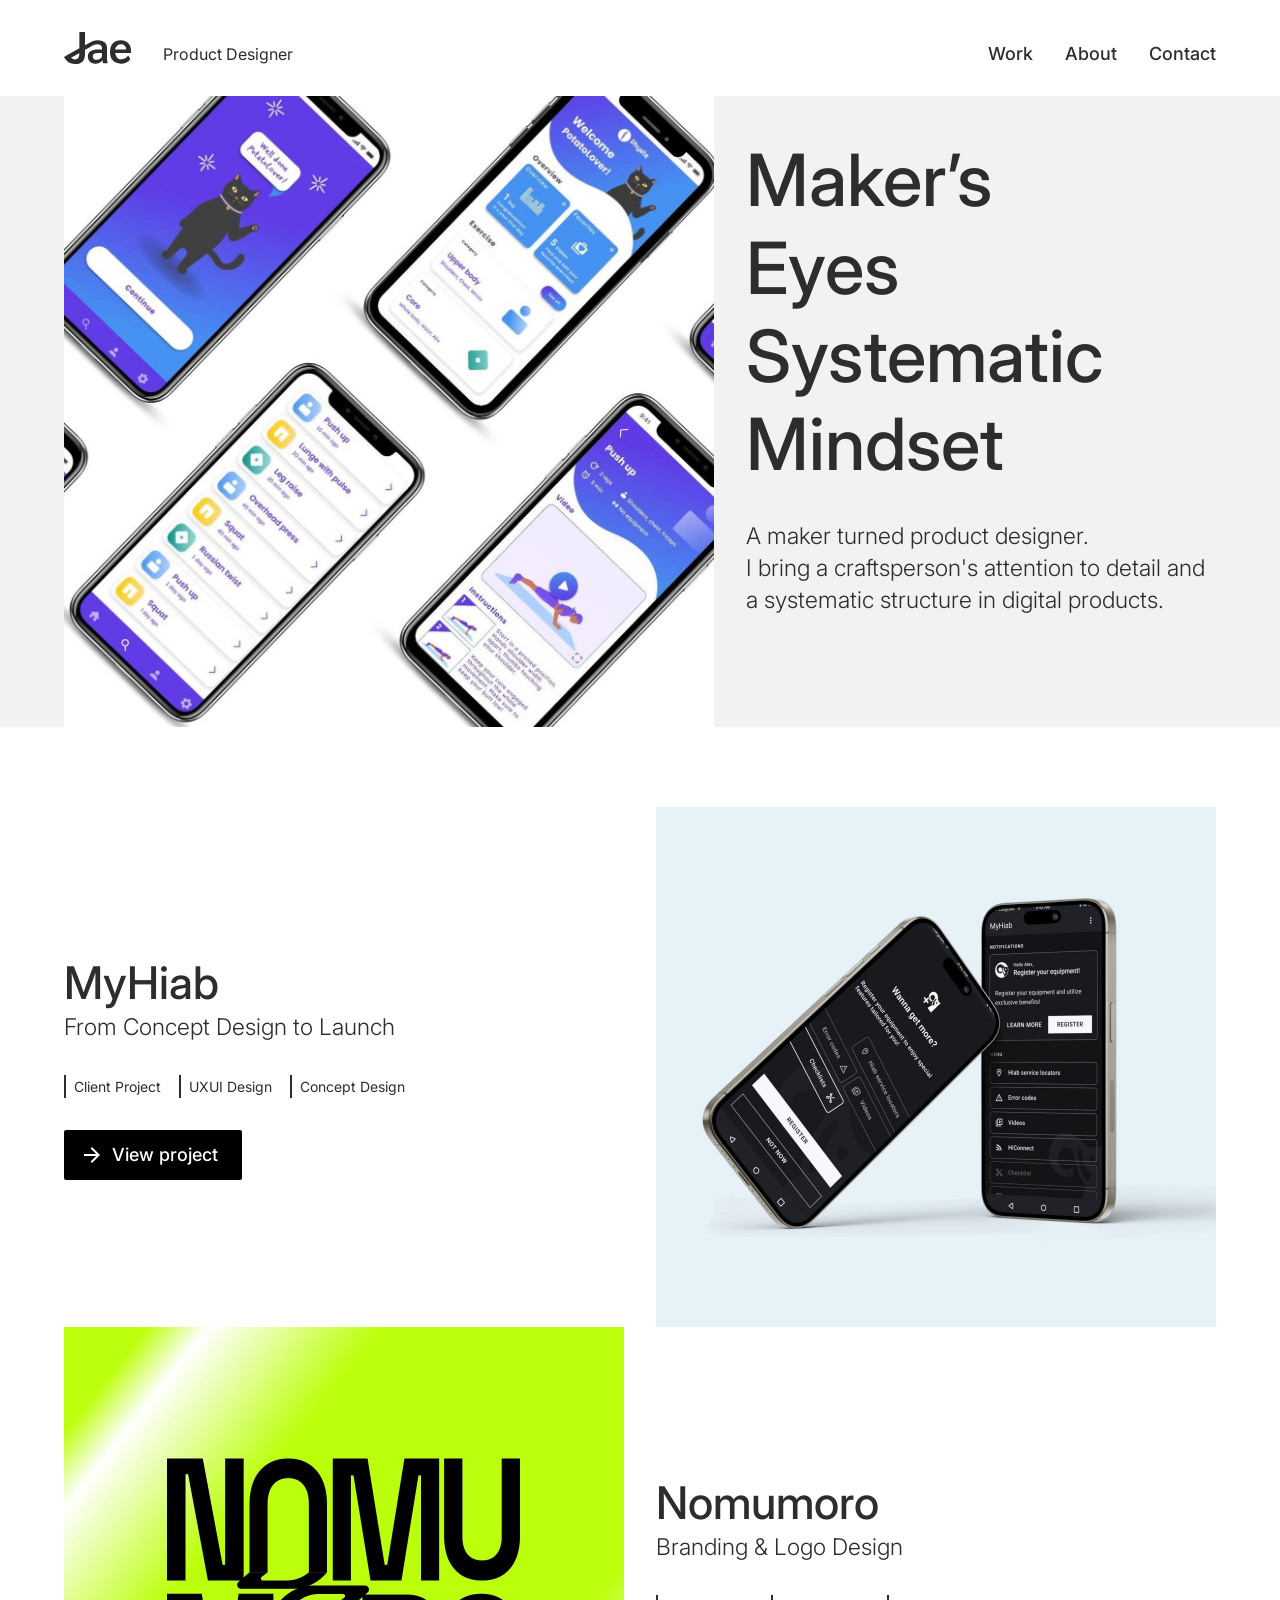
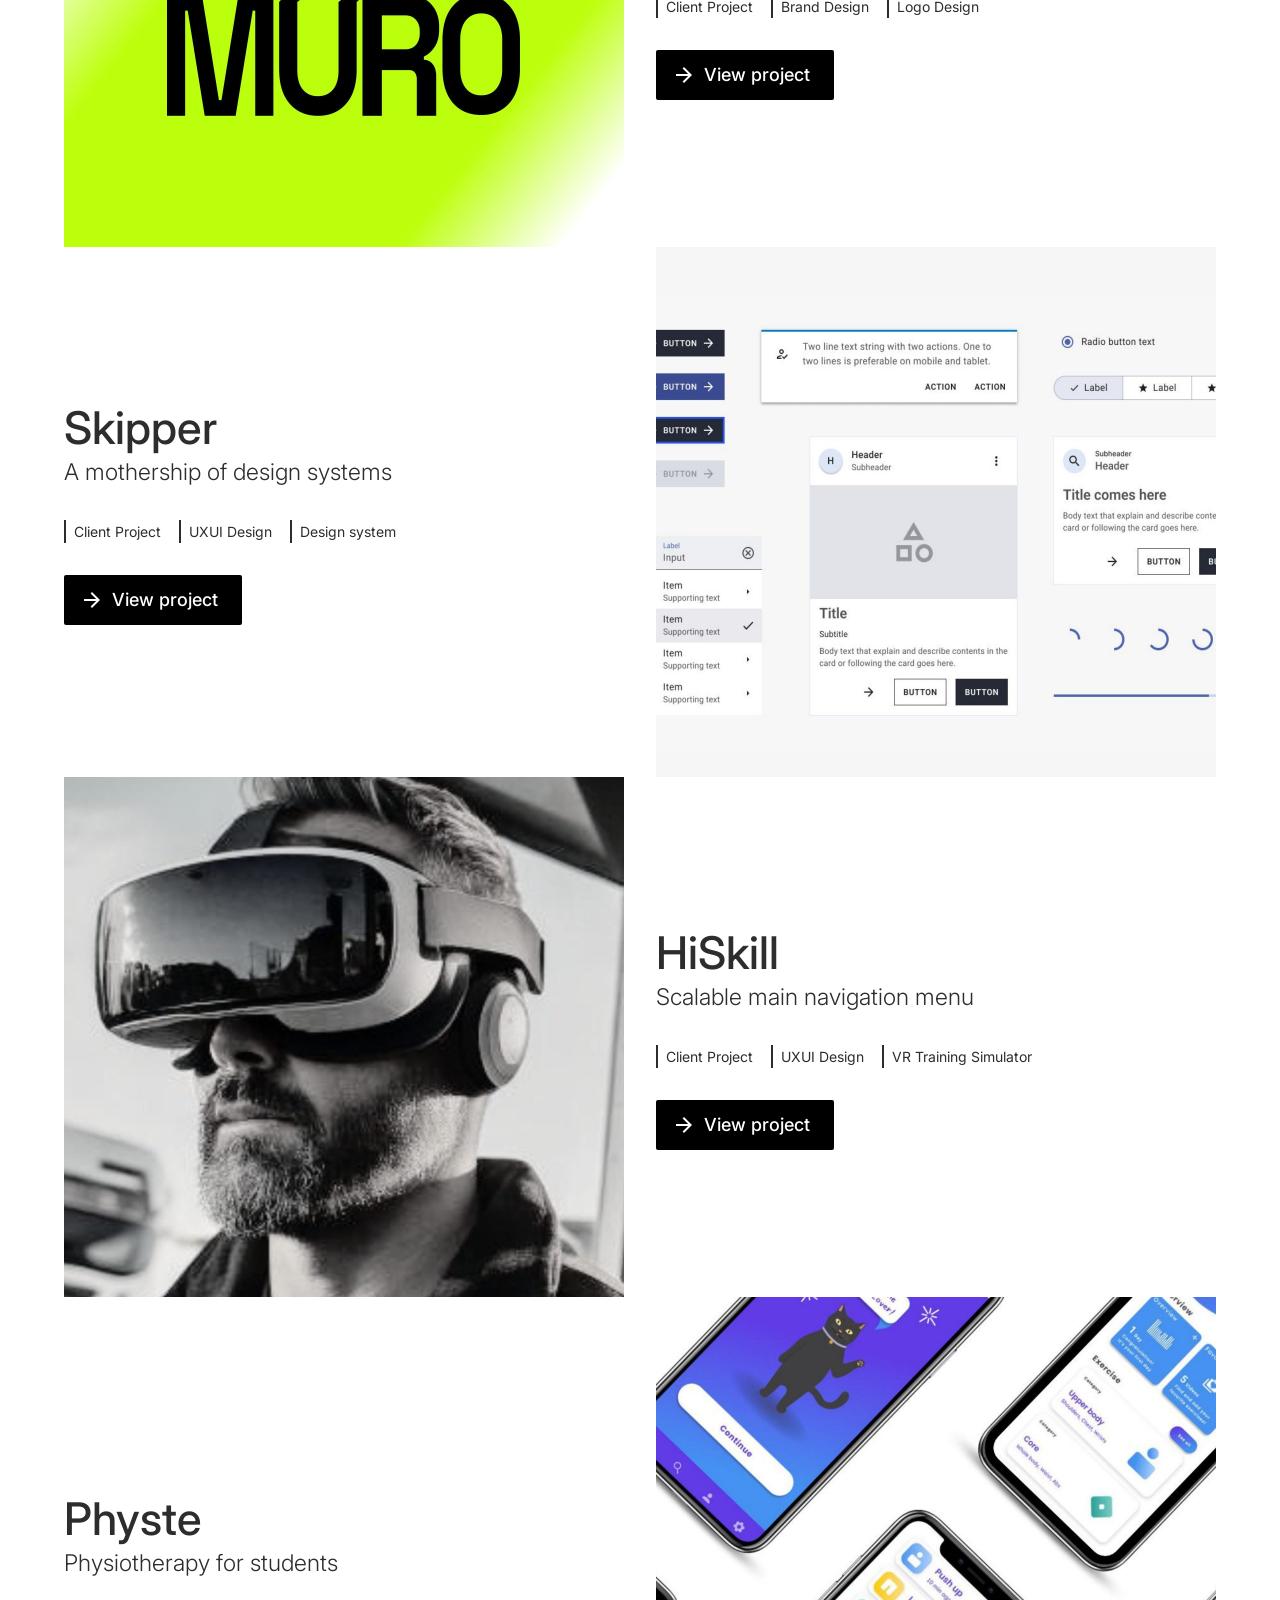
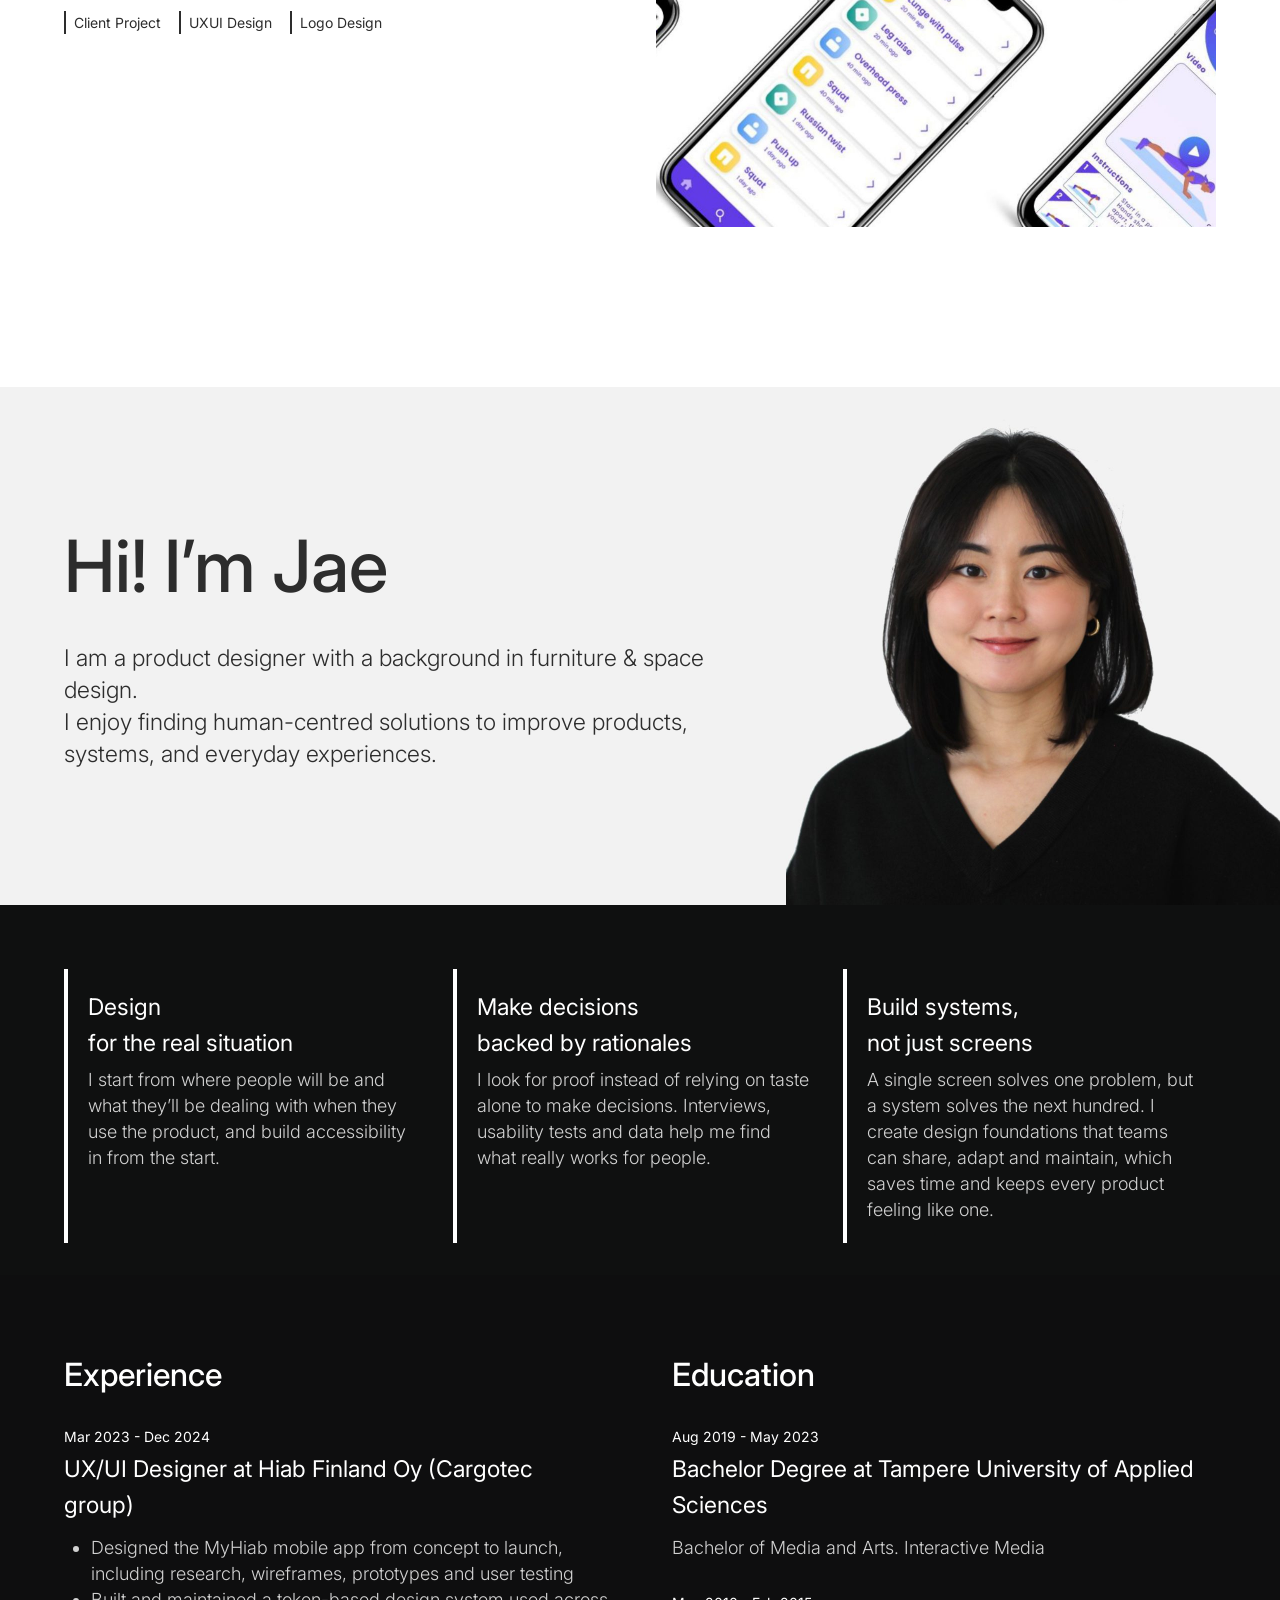
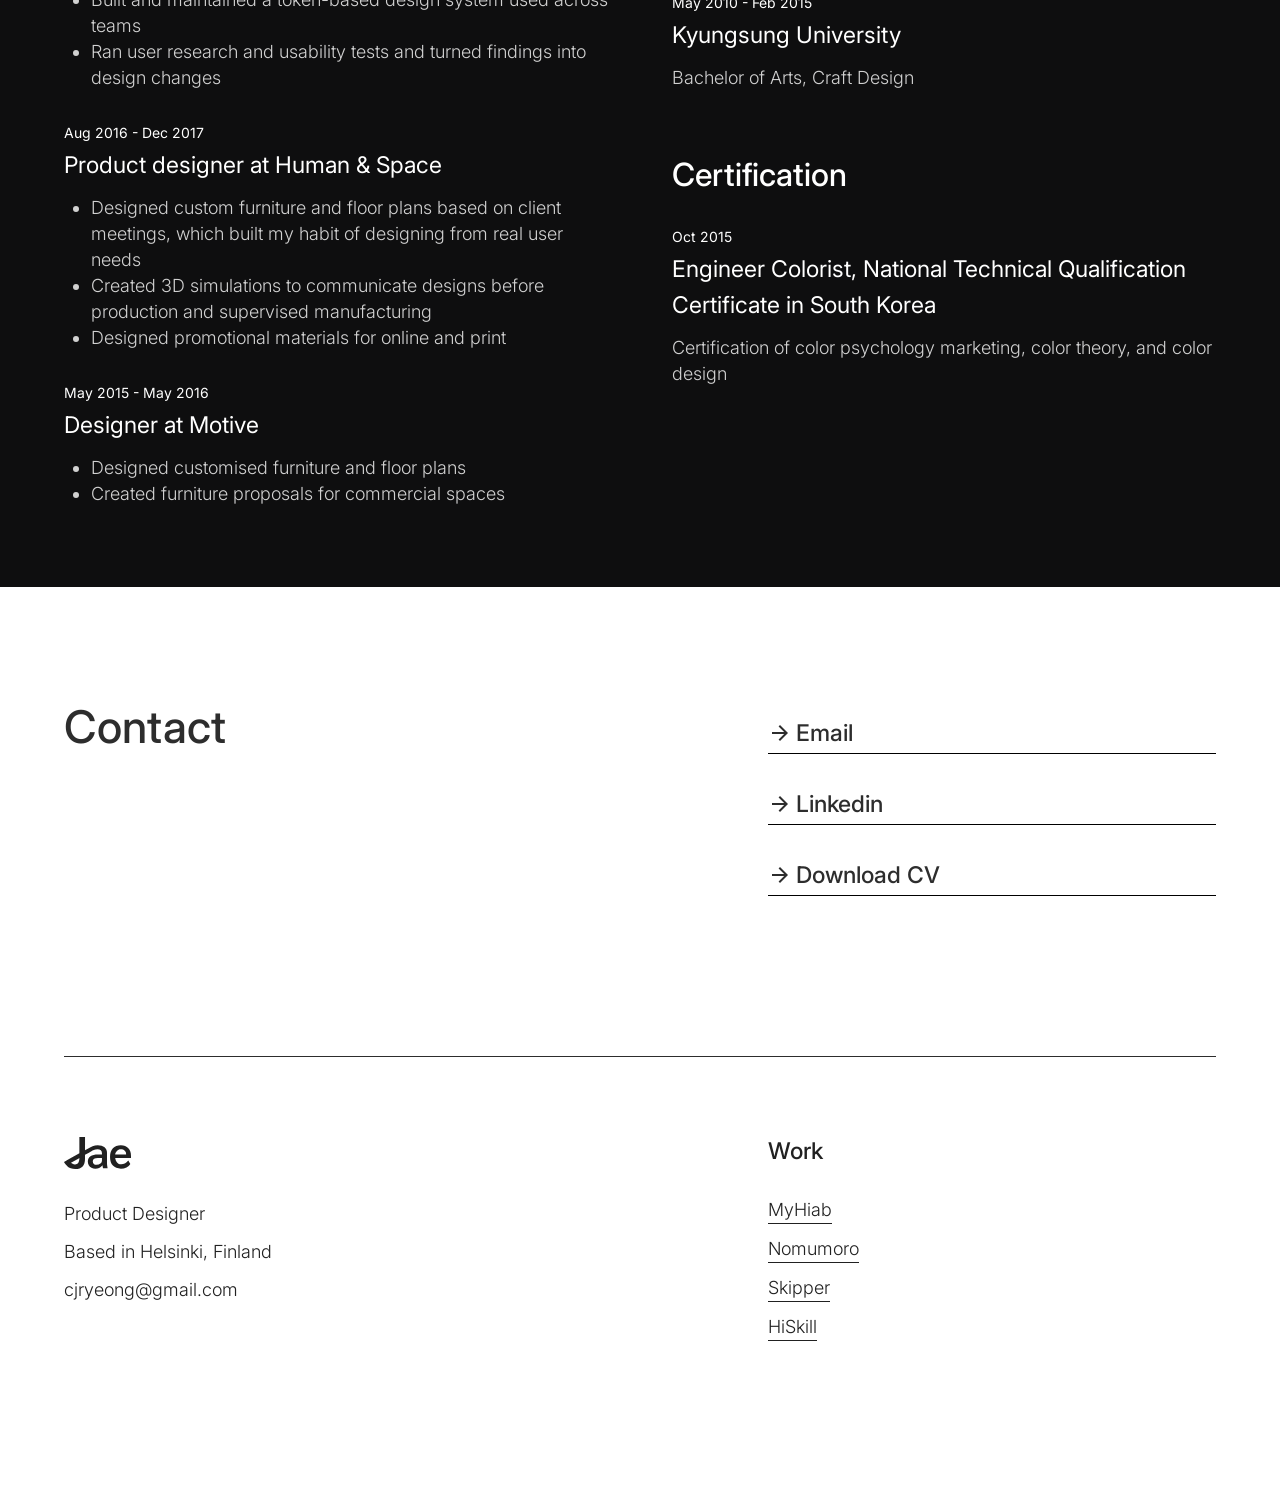
==== commit 2446b2a1: "New design in landing and about" ====
--- a/index.html
+++ b/index.html
@@ -47,7 +47,6 @@
         <img class="slideshow__slide" src="assets/images/hero/02-tablet.jpg" width="1342" height="1303" alt="" loading="lazy" decoding="async">
         <img class="slideshow__slide" src="assets/images/hero/03-vase.jpg" width="1342" height="1303" alt="" loading="lazy" decoding="async">
         <img class="slideshow__slide" src="assets/images/hero/04-laptop.jpg" width="1342" height="1303" alt="" loading="lazy" decoding="async">
-        <img class="slideshow__slide" src="assets/images/hero/05-lamp-2.jpg" width="1342" height="1303" alt="" loading="lazy" decoding="async">
         <img class="slideshow__slide" src="assets/images/hero/06-physte.jpg" width="1342" height="1303" alt="" loading="lazy" decoding="async">
         <img class="slideshow__slide" src="assets/images/hero/07-candle.jpg" width="1342" height="1303" alt="" loading="lazy" decoding="async">
         <img class="slideshow__slide" src="assets/images/hero/08-myhiab.jpg" width="1342" height="1303" alt="" loading="lazy" decoding="async">
@@ -69,7 +68,7 @@
 
     <!-- Work -->
     <section id="work" class="work" aria-label="Selected work">
-      <article class="work-card" style="--media-width: 540px">
+      <article class="work-card">
         <div class="work-card__body">
           <h2 class="work-card__title">MyHiab</h2>
           <p class="work-card__subtitle">From Concept Design to Launch</p>
@@ -83,10 +82,10 @@
             View project<span class="visually-hidden">: MyHiab</span>
           </a>
         </div>
-        <img class="work-card__media" src="assets/images/work/myhiab.jpg" width="1080" height="1070" alt="Two phones showing the MyHiab app in dark mode" loading="lazy" decoding="async">
-      </article>
-
-      <article class="work-card work-card--media-left" style="--media-width: 596px">
+        <img class="work-card__media" src="assets/images/work/myhiab.jpg" width="1600" height="1040" alt="Two phones showing the MyHiab app in dark mode" loading="lazy" decoding="async" style="background: #e7f2f9">
+      </article>
+
+      <article class="work-card work-card--media-left">
         <div class="work-card__body">
           <h2 class="work-card__title">Nomumoro</h2>
           <p class="work-card__subtitle">Branding &amp; Logo Design</p>
@@ -100,10 +99,10 @@
             View project<span class="visually-hidden">: Nomumoro</span>
           </a>
         </div>
-        <img class="work-card__media" src="assets/images/work/nomumoro.jpg" width="1192" height="986" alt="Nomumoro logotype in black on a neon green background" loading="lazy" decoding="async">
-      </article>
-
-      <article class="work-card" style="--media-width: 703px">
+        <img class="work-card__media" src="assets/images/work/nomumoro.jpg" width="1568" height="1040" alt="Nomumoro logotype in black on a neon green background" loading="lazy" decoding="async">
+      </article>
+
+      <article class="work-card work-card--tall">
         <div class="work-card__body">
           <h2 class="work-card__title">Skipper</h2>
           <p class="work-card__subtitle">A mothership of design systems</p>
@@ -117,154 +116,152 @@
             View project<span class="visually-hidden">: Skipper</span>
           </a>
         </div>
-        <img class="work-card__media" src="assets/images/work/skipper.jpg" width="1406" height="878" alt="Skipper design system components: buttons, cards, lists and inputs" loading="lazy" decoding="async">
-      </article>
-
-      <article class="work-card work-card--media-left" style="--media-width: 540px">
+        <img class="work-card__media" src="assets/images/work/skipper.jpg" width="1560" height="1060" alt="Skipper design system components: buttons, cards, lists and inputs" loading="lazy" decoding="async" style="background: #f7f7f7">
+      </article>
+
+      <article class="work-card work-card--media-left">
         <div class="work-card__body">
           <h2 class="work-card__title">HiSkill</h2>
           <p class="work-card__subtitle">Scalable main navigation menu</p>
           <ul class="tags">
             <li>Client Project</li>
             <li>UXUI Design</li>
-            <li>VR Simulator</li>
+            <li>VR Training Simulator</li>
           </ul>
           <a class="button" href="projects/hiskill.html">
             <svg class="button__icon" width="24" height="24" aria-hidden="true"><use href="#icon-arrow"/></svg>
             View project<span class="visually-hidden">: HiSkill</span>
           </a>
         </div>
-        <img class="work-card__media" src="assets/images/work/hiskill.jpg" width="1080" height="1054" alt="Operator wearing a VR headset" loading="lazy" decoding="async">
-      </article>
-
-      <article class="work-card" style="--media-width: 540px">
+        <img class="work-card__media" src="assets/images/work/hiskill.jpg" width="1568" height="1040" alt="Operator wearing a VR headset" loading="lazy" decoding="async">
+      </article>
+
+      <article class="work-card work-card--tall">
         <div class="work-card__body">
           <h2 class="work-card__title">Physte</h2>
-          <p class="work-card__subtitle">Physiotherapy app for students</p>
-          <ul class="tags">
-            <li>Client Project</li>
-            <li>UXUI Design</li>
-            <li>Prototype</li>
-          </ul>
-        </div>
-        <img class="work-card__media" src="assets/images/work/physte.jpg" width="1080" height="962" alt="Phones showing screens of the Physte physiotherapy app" loading="lazy" decoding="async">
-      </article>
-    </section>
-
-    <div class="dark">
-      <!-- About -->
-      <section id="about" class="about" aria-labelledby="about-title">
-        <div class="about__intro">
-          <h2 id="about-title" class="about__name">Jaeryeong <br>Myllynen</h2>
-          <img class="about__portrait" src="assets/images/portrait.jpg" width="764" height="934" alt="Portrait of Jaeryeong Myllynen" loading="lazy" decoding="async">
-        </div>
-        <div class="about__content">
-          <p class="about__lead">I’m a product designer with a background in furniture and spatial design. I love finding human-centred solutions to make improvements in design, system and life.</p>
-          <ol class="principles">
-            <li class="principle">
-              <span class="principle__number" aria-hidden="true">1.</span>
-              <h3 class="principle__title">Design for the real situation</h3>
-              <p class="principle__text">I start from where people will be and what they’ll be dealing with when they use the product, and build accessibility in from the start.</p>
-            </li>
-            <li class="principle">
-              <span class="principle__number" aria-hidden="true">2.</span>
-              <h3 class="principle__title">Make decisions backed by rationales</h3>
-              <p class="principle__text">I look for proof instead of relying on taste alone to make decisions. Interviews, usability tests and data help me find what really works for people.</p>
-            </li>
-            <li class="principle">
-              <span class="principle__number" aria-hidden="true">3.</span>
-              <h3 class="principle__title">Build systems, not just screens</h3>
-              <p class="principle__text">A single screen solves one problem, but a system solves the next hundred. I create design foundations that teams can share, adapt and maintain, which saves time and keeps every product feeling like one.</p>
-            </li>
-          </ol>
-        </div>
-      </section>
-
-      <!-- Education / Certification / Experience -->
-      <section class="resume" aria-label="Background">
-        <div class="resume__column">
-          <div class="resume__group">
-            <h2 class="resume__heading">Education</h2>
-            <div class="entry">
-              <p class="entry__date">Aug 2019 - May 2023</p>
-              <h3 class="entry__title">Bachelor Degree at Tampere University of Applied Sciences</h3>
-              <p class="entry__text">Bachelor of Media and Arts. Interactive Media</p>
-            </div>
-            <div class="entry">
-              <p class="entry__date">May 2010 - Feb 2015</p>
-              <h3 class="entry__title">Kyungsung University</h3>
-              <p class="entry__text">Bachelor of Arts, Craft Design</p>
-            </div>
-          </div>
-          <div class="resume__group">
-            <h2 class="resume__heading">Certification</h2>
-            <div class="entry">
-              <p class="entry__date">Oct 2015</p>
-              <h3 class="entry__title">Engineer Colorist, National Technical Qualification Certificate in South Korea</h3>
-              <p class="entry__text">Certification of color psychology marketing, color theory, and color design</p>
-            </div>
-          </div>
-        </div>
-        <div class="resume__column">
-          <div class="resume__group">
-            <h2 class="resume__heading">Experience</h2>
-            <div class="entry">
-              <p class="entry__date">Mar 2023 - Dec 2024</p>
-              <h3 class="entry__title">UX/UI Designer at Hiab Finland Oy (Cargotec group)</h3>
-              <ul class="entry__list">
-                <li>Designed the MyHiab mobile app from concept to launch, including research, wireframes, prototypes and user testing</li>
-                <li>Built and maintained a token-based design system used across teams</li>
-                <li>Ran user research and usability tests and turned findings into design changes</li>
-              </ul>
-            </div>
-            <div class="entry">
-              <p class="entry__date">Aug 2016 - Dec 2017</p>
-              <h3 class="entry__title">Product designer at Human &amp; Space</h3>
-              <ul class="entry__list">
-                <li>Designed custom furniture and floor plans based on client meetings, which built my habit of designing from real user needs</li>
-                <li>Created 3D simulations to communicate designs before production and supervised manufacturing</li>
-                <li>Designed promotional materials for online and print</li>
-              </ul>
-            </div>
-            <div class="entry">
-              <p class="entry__date">May 2015 - May 2016</p>
-              <h3 class="entry__title">Designer at Motive</h3>
-              <ul class="entry__list">
-                <li>Designed customised furniture and floor plans</li>
-                <li>Created furniture proposals for commercial spaces</li>
-              </ul>
-            </div>
-          </div>
-        </div>
-      </section>
-
-      <!-- Contact -->
-      <section id="contact" class="contact" aria-labelledby="contact-title">
-        <div class="contact__inner">
-          <h2 id="contact-title" class="contact__title">Contact</h2>
-          <ul class="contact__links">
-            <li>
-              <a class="contact__link" href="mailto:cjryeong@gmail.com">
-                <svg width="24" height="24" aria-hidden="true"><use href="#icon-arrow"/></svg>Email
-              </a>
-            </li>
-            <li>
-              <a class="contact__link" href="https://www.linkedin.com/in/jaeryeong-choe/" target="_blank" rel="noopener">
-                <svg width="24" height="24" aria-hidden="true"><use href="#icon-arrow"/></svg>Linkedin
-              </a>
-            </li>
-            <li>
-              <a class="contact__link" href="downloads/JaeryeongMyllynen-CV.pdf" download>
-                <svg width="24" height="24" aria-hidden="true"><use href="#icon-arrow"/></svg>Download CV
-              </a>
-            </li>
-          </ul>
-        </div>
-      </section>
-    </div>
+          <p class="work-card__subtitle">Physiotherapy for students</p>
+          <ul class="tags">
+            <li>Client Project</li>
+            <li>UXUI Design</li>
+            <li>Logo Design</li>
+          </ul>
+        </div>
+        <img class="work-card__media" src="assets/images/work/physte.jpg" width="1560" height="1060" alt="Phones showing screens of the Physte physiotherapy app" loading="lazy" decoding="async">
+      </article>
+    </section>
+
+    <!-- About -->
+    <section id="about" class="about" aria-labelledby="about-title">
+      <div class="about__text">
+        <h2 id="about-title" class="about__title">Hi! I’m Jae</h2>
+        <p class="about__lead">
+          I am a product designer with a background in furniture &amp; space design.<br>
+          I enjoy finding human-centred solutions to improve products, systems, and everyday experiences.
+        </p>
+      </div>
+      <img class="about__portrait" src="assets/images/portrait.jpg" width="1084" height="1036" alt="Portrait of Jaeryeong Myllynen" loading="lazy" decoding="async">
+    </section>
+
+    <!-- Principles -->
+    <section class="principles-band" aria-label="How I work">
+      <ul class="principles">
+        <li class="principle">
+          <h3 class="principle__title">Design<br>for the real situation</h3>
+          <p class="principle__text">I start from where people will be and what they’ll be dealing with when they use the product, and build accessibility in from the start.</p>
+        </li>
+        <li class="principle">
+          <h3 class="principle__title">Make decisions<br>backed by rationales</h3>
+          <p class="principle__text">I look for proof instead of relying on taste alone to make decisions. Interviews, usability tests and data help me find what really works for people.</p>
+        </li>
+        <li class="principle">
+          <h3 class="principle__title">Build systems,<br>not just screens</h3>
+          <p class="principle__text">A single screen solves one problem, but a system solves the next hundred. I create design foundations that teams can share, adapt and maintain, which saves time and keeps every product feeling like one.</p>
+        </li>
+      </ul>
+    </section>
+
+    <!-- Experience / Education / Certification -->
+    <section class="resume" aria-label="Background">
+      <div class="resume__column">
+        <div class="resume__group">
+          <h2 class="resume__heading">Experience</h2>
+          <div class="entry">
+            <p class="entry__date">Mar 2023 - Dec 2024</p>
+            <h3 class="entry__title">UX/UI Designer at Hiab Finland Oy (Cargotec group)</h3>
+            <ul class="entry__list">
+              <li>Designed the MyHiab mobile app from concept to launch, including research, wireframes, prototypes and user testing</li>
+              <li>Built and maintained a token-based design system used across teams</li>
+              <li>Ran user research and usability tests and turned findings into design changes</li>
+            </ul>
+          </div>
+          <div class="entry">
+            <p class="entry__date">Aug 2016 - Dec 2017</p>
+            <h3 class="entry__title">Product designer at Human &amp; Space</h3>
+            <ul class="entry__list">
+              <li>Designed custom furniture and floor plans based on client meetings, which built my habit of designing from real user needs</li>
+              <li>Created 3D simulations to communicate designs before production and supervised manufacturing</li>
+              <li>Designed promotional materials for online and print</li>
+            </ul>
+          </div>
+          <div class="entry">
+            <p class="entry__date">May 2015 - May 2016</p>
+            <h3 class="entry__title">Designer at Motive</h3>
+            <ul class="entry__list">
+              <li>Designed customised furniture and floor plans</li>
+              <li>Created furniture proposals for commercial spaces</li>
+            </ul>
+          </div>
+        </div>
+      </div>
+      <div class="resume__column">
+        <div class="resume__group">
+          <h2 class="resume__heading">Education</h2>
+          <div class="entry">
+            <p class="entry__date">Aug 2019 - May 2023</p>
+            <h3 class="entry__title">Bachelor Degree at Tampere University of Applied Sciences</h3>
+            <p class="entry__text">Bachelor of Media and Arts. Interactive Media</p>
+          </div>
+          <div class="entry">
+            <p class="entry__date">May 2010 - Feb 2015</p>
+            <h3 class="entry__title">Kyungsung University</h3>
+            <p class="entry__text">Bachelor of Arts, Craft Design</p>
+          </div>
+        </div>
+        <div class="resume__group">
+          <h2 class="resume__heading">Certification</h2>
+          <div class="entry">
+            <p class="entry__date">Oct 2015</p>
+            <h3 class="entry__title">Engineer Colorist, National Technical Qualification Certificate in South Korea</h3>
+            <p class="entry__text">Certification of color psychology marketing, color theory, and color design</p>
+          </div>
+        </div>
+      </div>
+    </section>
+
+    <!-- Contact -->
+    <section id="contact" class="contact" aria-labelledby="contact-title">
+      <h2 id="contact-title" class="contact__title">Contact</h2>
+      <ul class="contact__links">
+        <li>
+          <a class="contact__link" href="mailto:cjryeong@gmail.com">
+            <svg width="24" height="24" aria-hidden="true"><use href="#icon-arrow"/></svg>Email
+          </a>
+        </li>
+        <li>
+          <a class="contact__link" href="https://www.linkedin.com/in/jaeryeong-choe/" target="_blank" rel="noopener">
+            <svg width="24" height="24" aria-hidden="true"><use href="#icon-arrow"/></svg>Linkedin
+          </a>
+        </li>
+        <li>
+          <a class="contact__link" href="downloads/JaeryeongMyllynen-CV.pdf" download>
+            <svg width="24" height="24" aria-hidden="true"><use href="#icon-arrow"/></svg>Download CV
+          </a>
+        </li>
+      </ul>
+    </section>
   </main>
 
-  <footer class="site-footer site-footer--plain">
+  <footer class="site-footer site-footer--landing">
     <div class="site-footer__inner">
       <div class="site-footer__info">
         <img src="assets/images/logo-footer.svg" width="67.3174" height="32" alt="Jae">
@@ -281,7 +278,6 @@
           <li><a class="site-footer__link" href="projects/nomumoro.html">Nomumoro</a></li>
           <li><a class="site-footer__link" href="projects/skipper.html">Skipper</a></li>
           <li><a class="site-footer__link" href="projects/hiskill.html">HiSkill</a></li>
-          <li><a class="site-footer__link" href="projects/physte.html">Physte</a></li>
         </ul>
       </nav>
     </div>
--- a/css/styles.css
+++ b/css/styles.css
@@ -11,6 +11,9 @@
   --color-on-dark-muted: #d1d1d1;
   --color-black: #000000;
   --color-media-bg: #e5ecf1;
+  --color-surface: #f2f2f2;
+  --color-night: #0f1010;
+  --color-night-2: #0e0e0f;
 
   --font-sans: "Inter", system-ui, -apple-system, "Segoe UI", Roboto, sans-serif;
 
@@ -170,9 +173,9 @@
 
 .tags li {
   padding-left: 8px;
-  border-left: 1px solid var(--color-black);
+  border-left: 2px solid var(--color-text);
   font-size: 14px;
-  font-weight: 300;
+  font-weight: 400;
   line-height: 23px;
   color: var(--color-text);
 }
@@ -181,7 +184,7 @@
   display: inline-flex;
   align-items: center;
   gap: 8px;
-  padding: 12px 16px;
+  padding: 13px 16px;
   border-radius: 2px;
   background: var(--color-black);
   color: #ffffff;
@@ -206,14 +209,52 @@
 }
 
 /* ==========================================================================
-   Hero
+   Landing page
+   Side padding: the normal gutter (64px on desktop) up to 1440px wide,
+   160px above 1440px, and 480px above 2560px.
    ========================================================================== */
+.hero,
+.work,
+.about,
+.principles-band,
+.resume,
+.contact,
+.site-footer--landing {
+  --landing-pad: var(--gutter);
+}
+
+@media (min-width: 1441px) {
+  .hero,
+  .work,
+  .about,
+  .principles-band,
+  .resume,
+  .contact,
+  .site-footer--landing {
+    --landing-pad: 160px;
+  }
+}
+
+@media (min-width: 2561px) {
+  .hero,
+  .work,
+  .about,
+  .principles-band,
+  .resume,
+  .contact,
+  .site-footer--landing {
+    --landing-pad: 480px;
+  }
+}
+
+/* Hero ------------------------------------------------------------------- */
 .hero {
   display: grid;
-  grid-template-columns: minmax(0, 671px) minmax(0, 1fr);
-  gap: 32px;
-  /* 170px at 1440px+ wide; eases down to the normal gutter on narrower screens */
-  padding: 0 clamp(var(--gutter), calc((100% - 1100px) / 2), 64px);
+  grid-template-columns: minmax(0, 650px) minmax(0, 1fr);
+  /* 32px at 1440px wide, growing to 64px at 1920px */
+  column-gap: clamp(32px, calc(100vw / 15 - 64px), 64px);
+  padding: 0 var(--landing-pad);
+  background: var(--color-surface);
 }
 
 .hero__media {
@@ -258,7 +299,7 @@
 
 .hero__title {
   font-size: 72px;
-  font-weight: 400;
+  font-weight: 500;
   line-height: 88px;
   color: var(--color-text);
 }
@@ -268,36 +309,31 @@
 }
 
 .hero__lead {
-  max-width: 560px;
+  max-width: 500px;
   margin-top: 32px;
   font-size: 23px;
   font-weight: 300;
-  line-height: 36px;
+  line-height: 32px;
   color: var(--color-text);
 }
 
-/* ==========================================================================
-   Work
-   ========================================================================== */
+/* Work ------------------------------------------------------------------- */
 .work {
   display: flex;
   flex-direction: column;
-  gap: 24px;
-  padding: 80px var(--content-pad);
+  padding: 80px var(--landing-pad) 160px;
   scroll-margin-top: 16px;
 }
 
 .work-card {
   display: grid;
-  grid-template-columns: minmax(0, 1fr) minmax(0, var(--media-width, 540px));
+  grid-template-columns: minmax(0, 1fr) minmax(0, 1fr);
   grid-template-areas: "body media";
   align-items: center;
-  gap: 40px;
-  padding: 32px 0;
+  column-gap: 32px;
 }
 
 .work-card--media-left {
-  grid-template-columns: minmax(0, var(--media-width, 540px)) minmax(0, 1fr);
   grid-template-areas: "media body";
 }
 
@@ -308,6 +344,12 @@
 .work-card__media {
   grid-area: media;
   width: 100%;
+  height: 520px;
+  object-fit: cover;
+}
+
+.work-card--tall .work-card__media {
+  height: 530px;
 }
 
 .work-card__title {
@@ -318,9 +360,9 @@
 }
 
 .work-card__subtitle {
-  font-size: 32px;
+  font-size: 23px;
   font-weight: 300;
-  line-height: 40px;
+  line-height: 32px;
   color: var(--color-text);
 }
 
@@ -332,69 +374,72 @@
   margin-top: 32px;
 }
 
-/* ==========================================================================
-   Dark band (About, Resume, Contact)
-   ========================================================================== */
-.dark {
-  background: var(--color-dark);
-  color: var(--color-on-dark);
-}
-
 /* About ------------------------------------------------------------------ */
 .about {
-  display: grid;
-  grid-template-columns: minmax(0, 382px) minmax(0, 1fr);
-  gap: 64px;
-  padding: 80px var(--content-pad);
-}
-
-.about__name {
-  font-size: 45px;
+  position: relative;
+  display: flex;
+  align-items: center;
+  min-height: 518px;
+  /* Leave room for the portrait, which bleeds off the right edge */
+  padding: 120px calc(542px + 24px) 120px var(--landing-pad);
+  overflow: hidden;
+  background: var(--color-surface);
+  scroll-margin-top: 16px;
+}
+
+.about__text {
+  position: relative;
+  z-index: 1;
+}
+
+.about__title {
+  font-size: 72px;
   font-weight: 500;
-  line-height: 56px;
-}
-
-.about__portrait {
-  width: 100%;
-  margin-top: 40px;
+  line-height: 88px;
+  color: var(--color-text);
 }
 
 .about__lead {
+  margin-top: 32px;
   font-size: 23px;
   font-weight: 300;
+  line-height: 32px;
+  color: var(--color-text);
+}
+
+.about__portrait {
+  position: absolute;
+  right: 0;
+  bottom: 0;
+  width: 542px;
+}
+
+/* Principles ------------------------------------------------------------- */
+.principles-band {
+  padding: 64px var(--landing-pad) 32px;
+  background: var(--color-night);
+  color: var(--color-on-dark);
+}
+
+.principles {
+  display: grid;
+  grid-template-columns: repeat(3, minmax(0, 1fr));
+  gap: 16px;
+}
+
+.principle {
+  padding: 20px 16px 20px 20px;
+  border-left: 4px solid var(--color-on-dark);
+}
+
+.principle__title {
+  font-size: 23px;
+  font-weight: 400;
   line-height: 36px;
-  color: var(--color-on-dark-muted);
-}
-
-.principles {
-  display: flex;
-  flex-direction: column;
-  gap: 32px;
-  margin-top: 64px;
-}
-
-.principle__number {
-  display: inline-block;
-  min-width: 17px;
-  padding: 0 3px;
-  border-radius: 2px;
-  background: var(--color-on-dark);
-  color: var(--color-dark);
-  font-size: 12px;
-  font-weight: 500;
-  line-height: 15px;
-  text-align: center;
-}
-
-.principle__title {
-  margin-top: 8px;
-  font-size: 18px;
-  font-weight: 500;
-  line-height: 26px;
 }
 
 .principle__text {
-  margin-top: 12px;
+  margin-top: 6px;
   font-size: var(--text-paragraph-size);
   font-weight: 300;
   line-height: var(--text-paragraph-line);
@@ -404,9 +449,11 @@
 /* Resume ----------------------------------------------------------------- */
 .resume {
   display: grid;
-  grid-template-columns: minmax(0, 384px) minmax(0, 1fr);
+  grid-template-columns: repeat(2, minmax(0, 1fr));
   gap: 64px;
-  padding: 40px var(--content-pad) 80px;
+  padding: 80px var(--landing-pad);
+  background: var(--color-night-2);
+  color: var(--color-on-dark);
 }
 
 .resume__column {
@@ -422,8 +469,6 @@
 }
 
 .resume__heading {
-  padding-left: 8px;
-  border-left: 4px solid var(--color-on-dark);
   font-size: 32px;
   font-weight: 500;
   line-height: 40px;
@@ -436,9 +481,10 @@
 }
 
 .entry__title {
+  margin-top: 4px;
   font-size: 23px;
   font-weight: 400;
-  line-height: 28px;
+  line-height: 36px;
 }
 
 .entry__text,
@@ -457,38 +503,36 @@
 
 /* Contact ---------------------------------------------------------------- */
 .contact {
-  padding: 80px var(--content-pad) 160px;
-}
-
-.contact__inner {
   display: grid;
   grid-template-columns: minmax(0, 640px) minmax(0, 1fr);
   gap: 64px;
-  padding-top: 80px;
-  border-top: 1px solid var(--color-on-dark-muted);
+  padding: 112px var(--landing-pad) 80px;
 }
 
 .contact__title {
   font-size: 45px;
-  font-weight: 400;
+  font-weight: 500;
   line-height: 56px;
+  color: var(--color-text);
 }
 
 .contact__links {
   display: flex;
   flex-direction: column;
-  gap: 42px;
-  padding-top: 18px;
+  gap: 32px;
+  padding-top: 16px;
 }
 
 .contact__link {
-  display: inline-flex;
+  display: flex;
   align-items: center;
   gap: 4px;
+  padding: 4px 0 6px;
+  border-bottom: 1px solid var(--color-black);
   font-size: 23px;
   font-weight: 500;
   line-height: 28px;
-  transition: opacity 0.2s ease;
+  color: var(--color-text);
 }
 
 .contact__link svg {
@@ -496,12 +540,8 @@
   transition: transform 0.2s ease;
 }
 
-.contact__link:hover {
-  opacity: 0.75;
-}
-
 .contact__link:hover svg {
-  transform: translateX(3px);
+  transform: translateX(4px);
 }
 
 /* ==========================================================================
@@ -520,14 +560,8 @@
   border-top: 1px solid var(--color-border);
 }
 
-/* Landing page: footer follows the dark band, so no divider. */
-.site-footer--plain {
-  padding-bottom: 160px;
-}
-
-.site-footer--plain .site-footer__inner {
-  padding-top: 0;
-  border-top: 0;
+.site-footer--landing {
+  padding: 80px var(--landing-pad) 160px;
 }
 
 .site-footer__info {
@@ -591,14 +625,29 @@
    Responsive
    ========================================================================== */
 @media (max-width: 1100px) {
-  .hero__title {
+  .hero__title,
+  .about__title {
     font-size: 56px;
     line-height: 68px;
   }
 
-  .hero__lead {
+  .hero__lead,
+  .about__lead {
     font-size: 20px;
-    line-height: 32px;
+    line-height: 30px;
+  }
+
+  .about {
+    padding-right: calc(400px + 24px);
+  }
+
+  .about__portrait {
+    width: 400px;
+  }
+
+  .principles {
+    grid-template-columns: 1fr;
+    gap: 24px;
   }
 }
 
@@ -609,15 +658,18 @@
 
   .hero {
     grid-template-columns: 1fr;
+    row-gap: 8px;
+    padding-bottom: 48px;
   }
 
   .hero__text {
-    padding-top: 8px;
+    padding-top: 0;
   }
 
   .work {
+    gap: 64px;
     padding-top: 48px;
-    padding-bottom: 48px;
+    padding-bottom: 80px;
   }
 
   .work-card,
@@ -626,26 +678,38 @@
     grid-template-areas:
       "media"
       "body";
-    gap: 24px;
-  }
-
-  .about,
+    row-gap: 24px;
+  }
+
+  .work-card__media,
+  .work-card--tall .work-card__media {
+    height: auto;
+    aspect-ratio: 784 / 520;
+  }
+
+  /* Stack the portrait under the text instead of beside it */
+  .about {
+    flex-direction: column;
+    align-items: stretch;
+    min-height: 0;
+    padding: 64px var(--landing-pad) 0;
+  }
+
+  .about__portrait {
+    position: static;
+    align-self: flex-end;
+    width: min(400px, 100%);
+    margin-top: 32px;
+  }
+
   .resume,
-  .contact__inner {
+  .contact {
     grid-template-columns: 1fr;
     gap: 48px;
   }
 
-  .about__portrait {
-    max-width: 382px;
-  }
-
-  .resume {
-    padding-top: 0;
-  }
-
   .contact {
-    padding-bottom: 96px;
+    padding-top: 80px;
   }
 
   .contact__links {
@@ -662,7 +726,7 @@
     width: 100%;
   }
 
-  .site-footer--plain {
+  .site-footer--landing {
     padding-bottom: 80px;
   }
 }
@@ -691,27 +755,37 @@
     font-size: 16px;
   }
 
-  .hero__title {
+  .hero {
+    padding-left: 0;
+    padding-right: 0;
+  }
+
+  .hero__text {
+    padding: 0 var(--gutter);
+  }
+
+  .hero__title,
+  .about__title {
     font-size: 44px;
     line-height: 52px;
   }
 
-  .hero__lead {
+  .hero__lead,
+  .about__lead {
     margin-top: 20px;
     font-size: 18px;
     line-height: 28px;
   }
 
   .work-card__title,
-  .about__name,
   .contact__title {
     font-size: 36px;
     line-height: 44px;
   }
 
   .work-card__subtitle {
-    font-size: 24px;
-    line-height: 32px;
+    font-size: 20px;
+    line-height: 28px;
   }
 
   .work-card .tags,
@@ -719,21 +793,16 @@
     margin-top: 24px;
   }
 
-  .about,
+  .about {
+    padding-top: 48px;
+  }
+
+  .principles-band,
   .resume {
     padding-top: 48px;
     padding-bottom: 48px;
   }
 
-  .resume {
-    padding-top: 0;
-  }
-
-  .about__lead {
-    font-size: 20px;
-    line-height: 32px;
-  }
-
   .resume__heading {
     font-size: 28px;
     line-height: 36px;
@@ -741,16 +810,12 @@
 
   .entry__title {
     font-size: 20px;
-    line-height: 26px;
+    line-height: 28px;
   }
 
   .contact {
-    padding-top: 48px;
-    padding-bottom: 64px;
-  }
-
-  .contact__inner {
-    padding-top: 48px;
+    padding-top: 64px;
+    padding-bottom: 48px;
   }
 
   .contact__link {
@@ -766,7 +831,7 @@
     padding-top: 48px;
   }
 
-  .site-footer--plain {
+  .site-footer--landing {
     padding-bottom: 64px;
   }
 }
@@ -825,6 +890,18 @@
   display: block;
 }
 
+/* Quiet aside, e.g. a confidentiality note under the project details */
+.project-note {
+  margin-top: 32px;
+  padding: 16px 20px;
+  border-left: 4px solid var(--color-text);
+  background: #f2f2f2;
+  font-size: 14px;
+  font-weight: 400;
+  line-height: 22px;
+  color: var(--muted);
+}
+
 .project-hero {
   margin: 32px 0 0;
 }
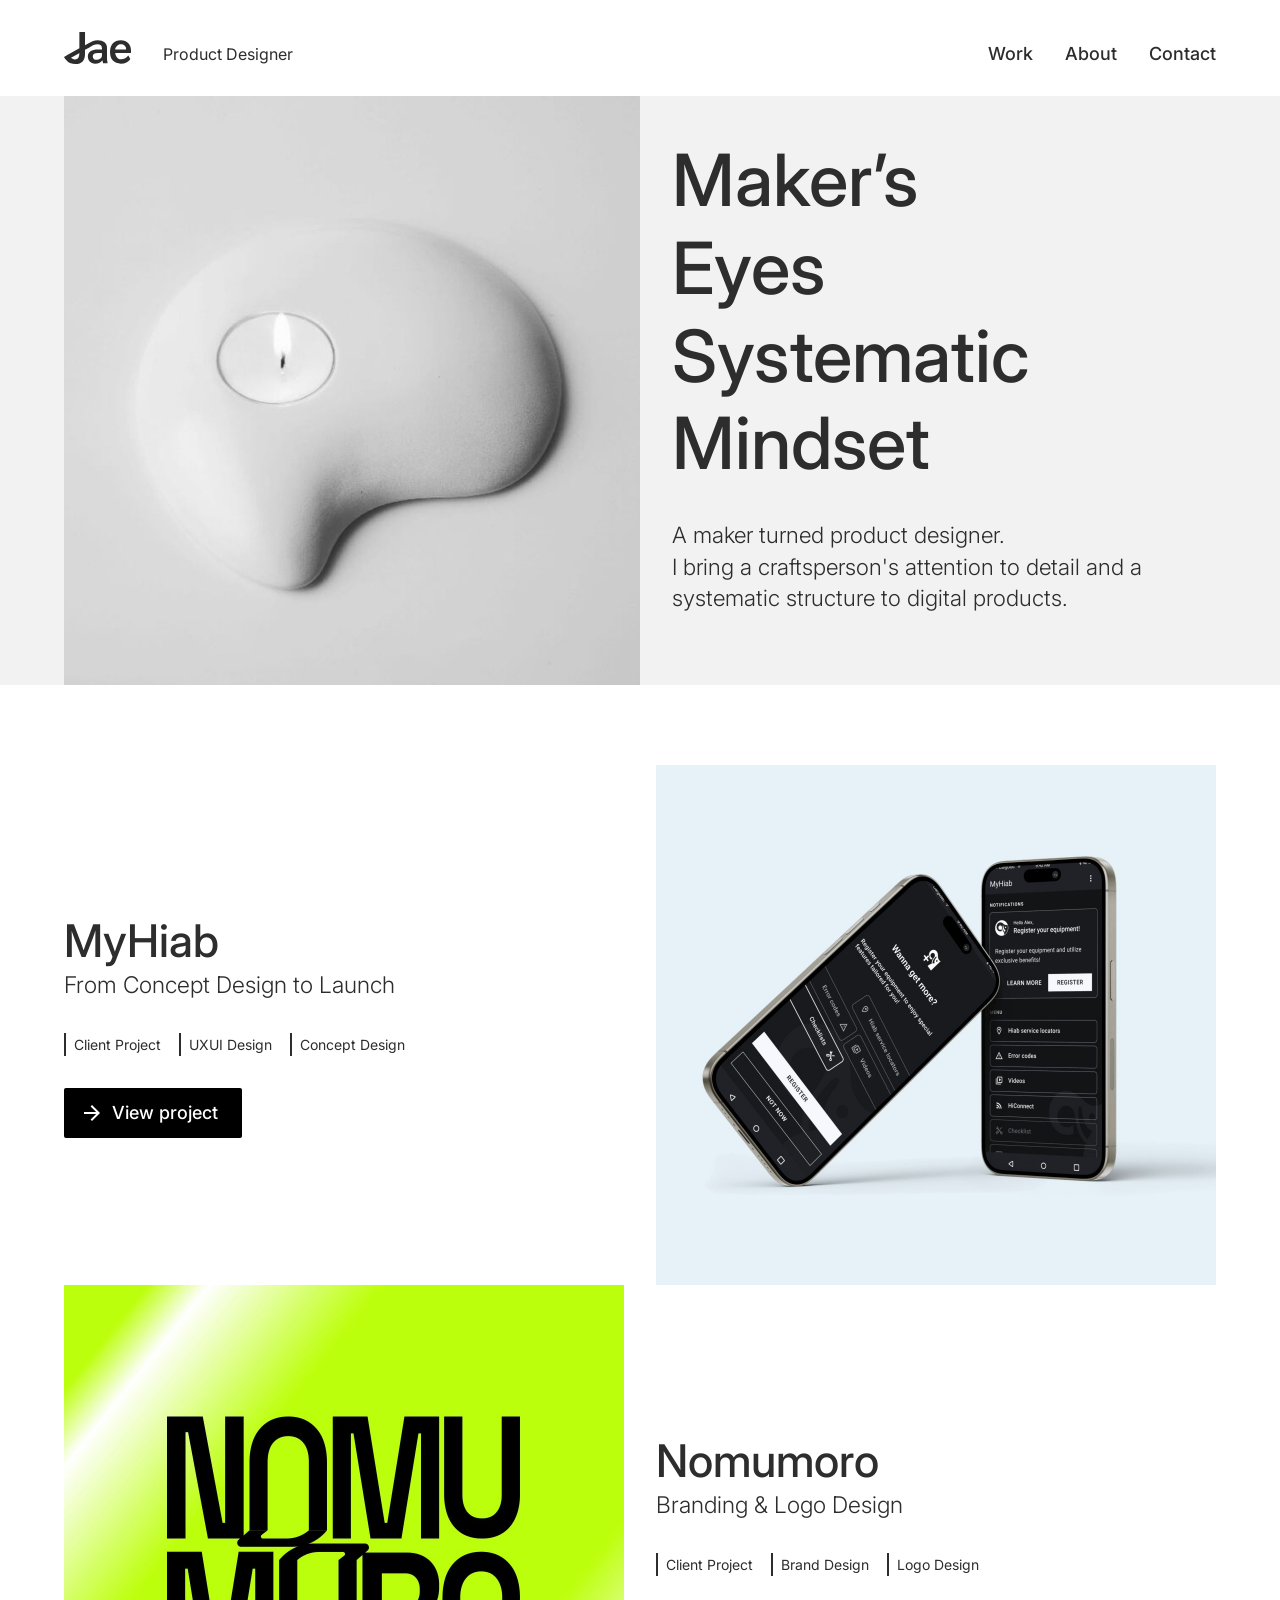
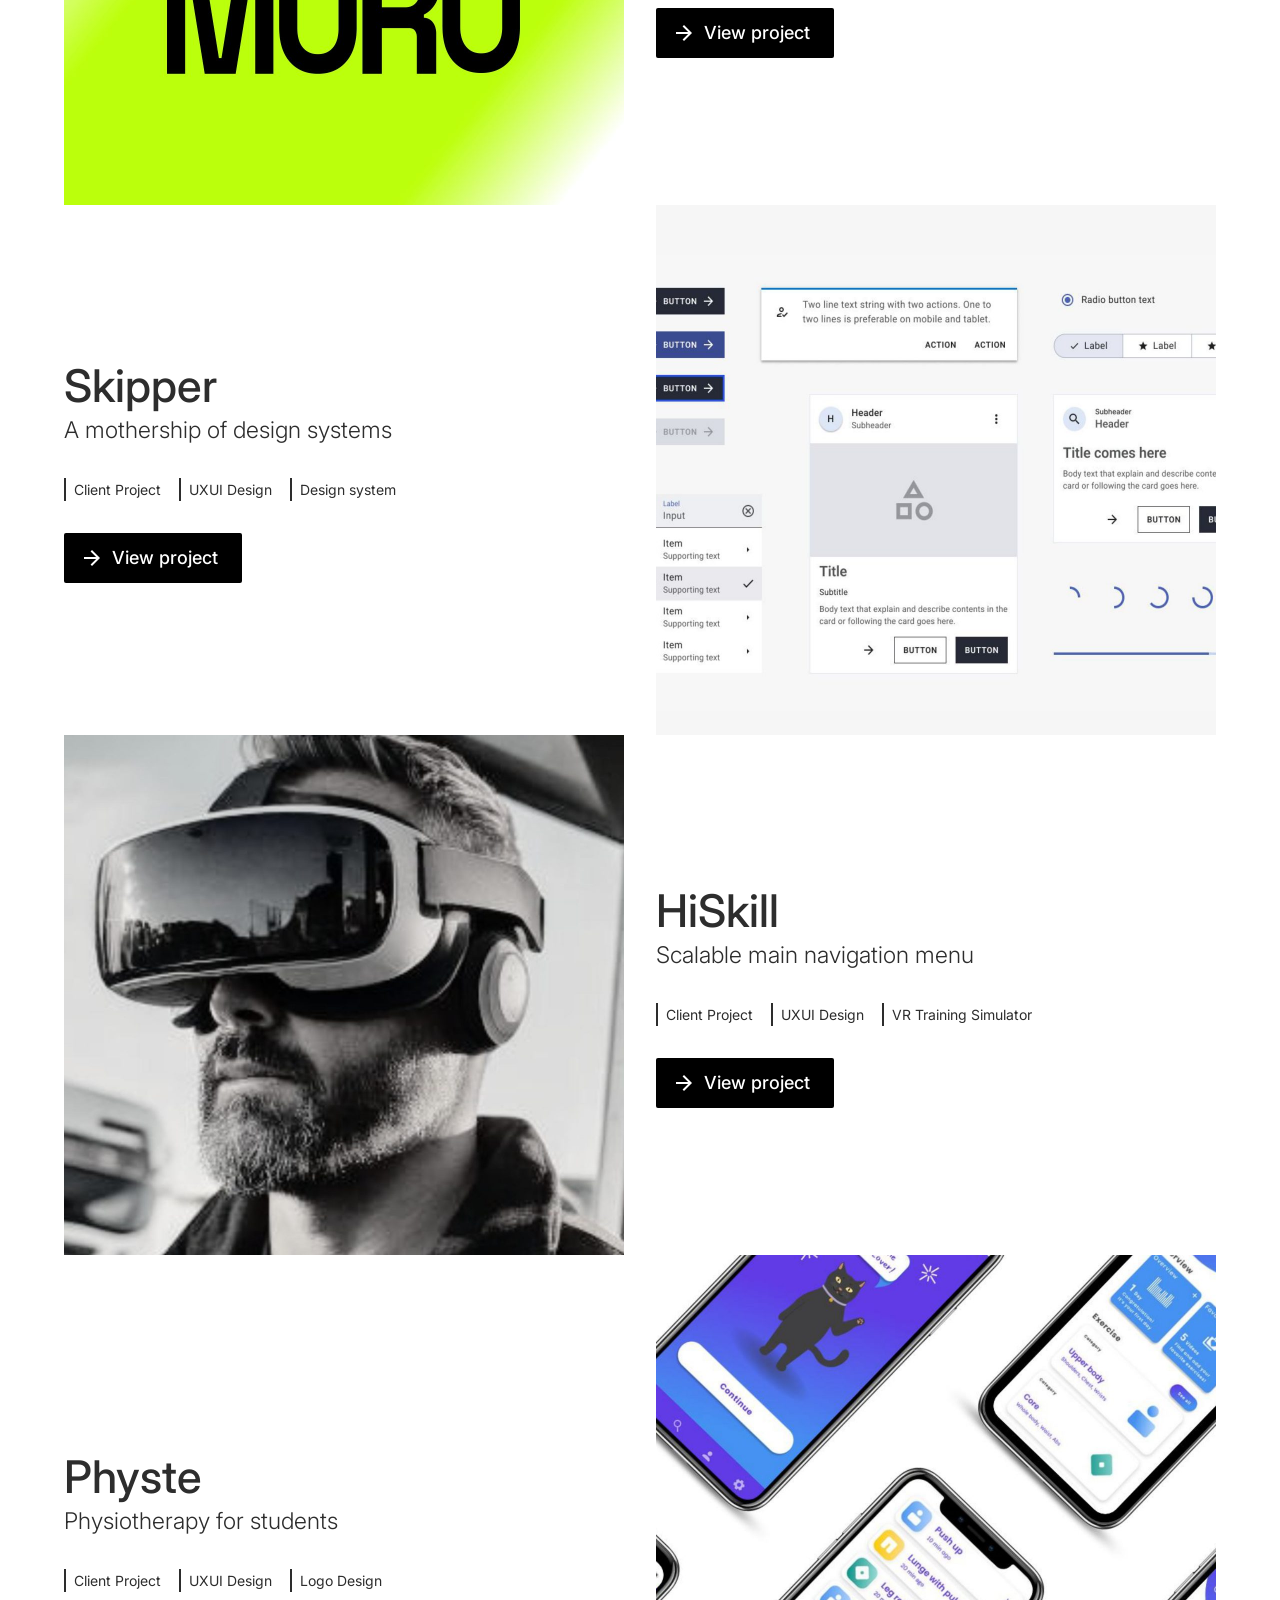
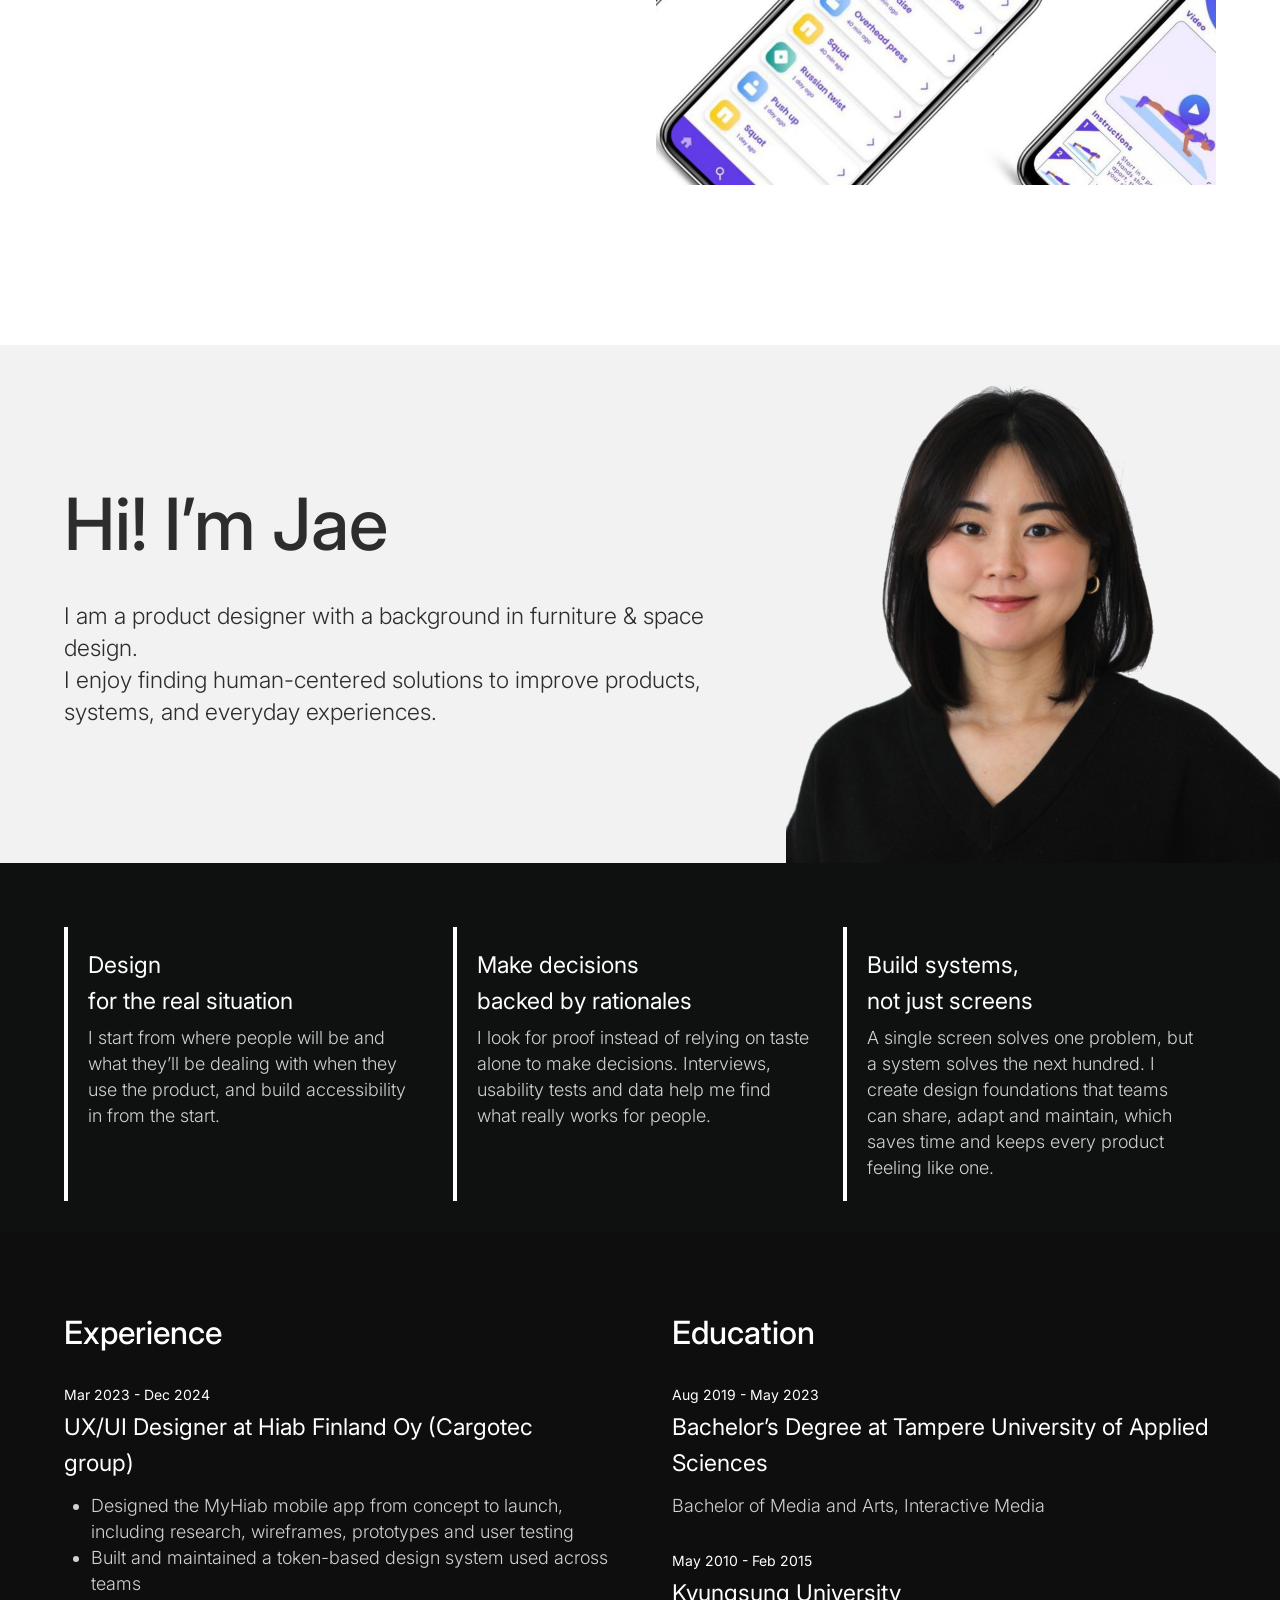
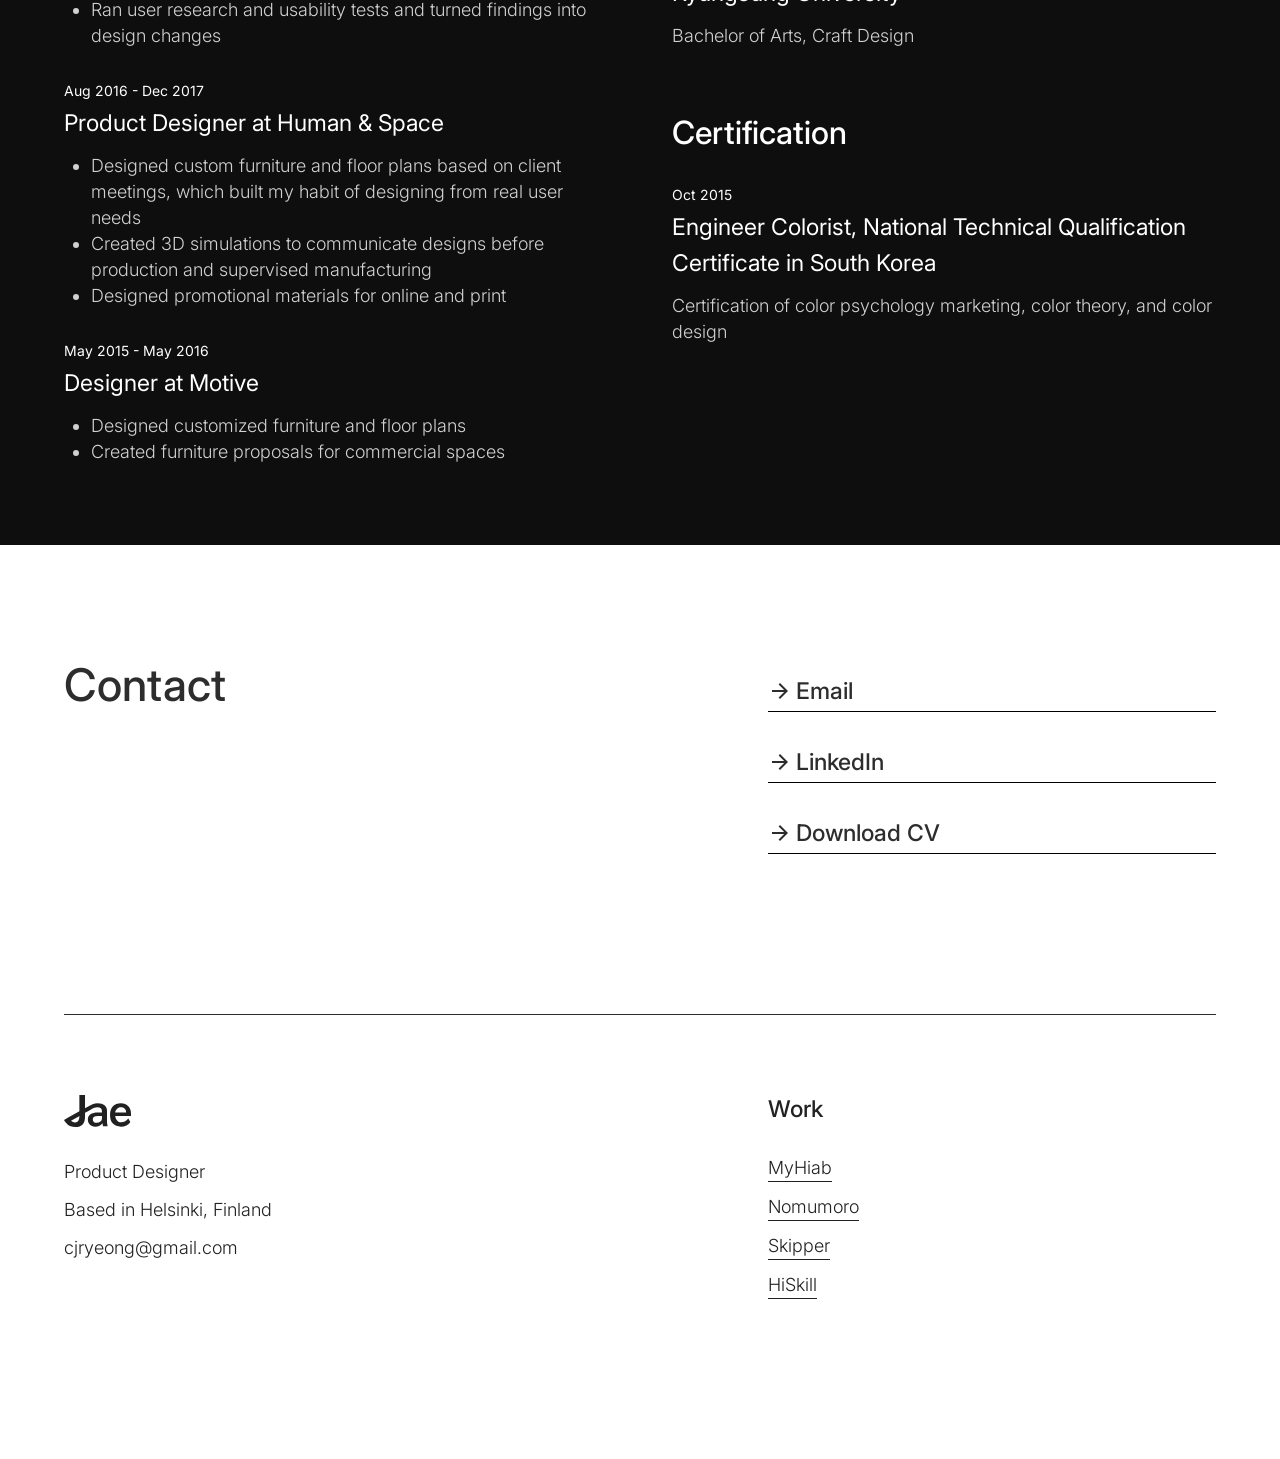
==== commit c73e557d: "Grammar and screenbreak fix" ====
--- a/index.html
+++ b/index.html
@@ -61,7 +61,7 @@
         </h1>
         <p class="hero__lead">
           A maker turned product designer.<br>
-          I bring a craftsperson's attention to detail and a systematic structure in digital products.
+          I bring a craftsperson's attention to detail and a systematic structure to digital products.
         </p>
       </div>
     </section>
@@ -156,7 +156,7 @@
         <h2 id="about-title" class="about__title">Hi! I’m Jae</h2>
         <p class="about__lead">
           I am a product designer with a background in furniture &amp; space design.<br>
-          I enjoy finding human-centred solutions to improve products, systems, and everyday experiences.
+          I enjoy finding human-centered solutions to improve products, systems, and everyday experiences.
         </p>
       </div>
       <img class="about__portrait" src="assets/images/portrait.jpg" width="1084" height="1036" alt="Portrait of Jaeryeong Myllynen" loading="lazy" decoding="async">
@@ -196,7 +196,7 @@
           </div>
           <div class="entry">
             <p class="entry__date">Aug 2016 - Dec 2017</p>
-            <h3 class="entry__title">Product designer at Human &amp; Space</h3>
+            <h3 class="entry__title">Product Designer at Human &amp; Space</h3>
             <ul class="entry__list">
               <li>Designed custom furniture and floor plans based on client meetings, which built my habit of designing from real user needs</li>
               <li>Created 3D simulations to communicate designs before production and supervised manufacturing</li>
@@ -207,7 +207,7 @@
             <p class="entry__date">May 2015 - May 2016</p>
             <h3 class="entry__title">Designer at Motive</h3>
             <ul class="entry__list">
-              <li>Designed customised furniture and floor plans</li>
+              <li>Designed customized furniture and floor plans</li>
               <li>Created furniture proposals for commercial spaces</li>
             </ul>
           </div>
@@ -218,8 +218,8 @@
           <h2 class="resume__heading">Education</h2>
           <div class="entry">
             <p class="entry__date">Aug 2019 - May 2023</p>
-            <h3 class="entry__title">Bachelor Degree at Tampere University of Applied Sciences</h3>
-            <p class="entry__text">Bachelor of Media and Arts. Interactive Media</p>
+            <h3 class="entry__title">Bachelor’s Degree at Tampere University of Applied Sciences</h3>
+            <p class="entry__text">Bachelor of Media and Arts, Interactive Media</p>
           </div>
           <div class="entry">
             <p class="entry__date">May 2010 - Feb 2015</p>
@@ -249,7 +249,7 @@
         </li>
         <li>
           <a class="contact__link" href="https://www.linkedin.com/in/jaeryeong-choe/" target="_blank" rel="noopener">
-            <svg width="24" height="24" aria-hidden="true"><use href="#icon-arrow"/></svg>Linkedin
+            <svg width="24" height="24" aria-hidden="true"><use href="#icon-arrow"/></svg>LinkedIn
           </a>
         </li>
         <li>
--- a/css/styles.css
+++ b/css/styles.css
@@ -250,7 +250,9 @@
 /* Hero ------------------------------------------------------------------- */
 .hero {
   display: grid;
-  grid-template-columns: minmax(0, 650px) minmax(0, 1fr);
+  /* The image is 650px wide on large screens but never takes more than half
+     the row, so the text column can't be squeezed narrower than the heading. */
+  grid-template-columns: min(650px, 50%) minmax(0, 1fr);
   /* 32px at 1440px wide, growing to 64px at 1920px */
   column-gap: clamp(32px, calc(100vw / 15 - 64px), 64px);
   padding: 0 var(--landing-pad);
@@ -259,6 +261,10 @@
 
 .hero__media {
   position: relative;
+  /* Keeps the photo's proportions as a minimum, but stretches to the band's
+     height when the text beside it is taller (the slides crop to fit). */
+  align-self: stretch;
+  width: 100%;
   aspect-ratio: 591 / 574;
   overflow: hidden;
   background: var(--color-media-bg);
@@ -294,13 +300,18 @@
 }
 
 .hero__text {
-  padding-top: 40px;
-}
-
+  /* Lets the heading size itself to this column (cqi units below) */
+  container-type: inline-size;
+  padding: 40px 0;
+}
+
+/* Fluid size tied to the text column's width: "Systematic", the longest
+   line, is ~5.3em wide in Inter Medium, so 18.5cqi always fits.
+   72px max, 40px min. */
 .hero__title {
-  font-size: 72px;
+  font-size: clamp(2.5rem, 18.5cqi, 4.5rem);
   font-weight: 500;
-  line-height: 88px;
+  line-height: 1.22;
   color: var(--color-text);
 }
 
@@ -310,10 +321,11 @@
 
 .hero__lead {
   max-width: 500px;
-  margin-top: 32px;
-  font-size: 23px;
+  margin-top: clamp(1.25rem, 0.9rem + 1.5vw, 2rem);
+  padding-bottom: 32px;
+  font-size: clamp(1.125rem, 1rem + 0.5vw, 1.4375rem);
   font-weight: 300;
-  line-height: 32px;
+  line-height: 1.4;
   color: var(--color-text);
 }
 
@@ -504,7 +516,8 @@
 /* Contact ---------------------------------------------------------------- */
 .contact {
   display: grid;
-  grid-template-columns: minmax(0, 640px) minmax(0, 1fr);
+  /* The links column keeps at least 16rem; the title column gives way first */
+  grid-template-columns: minmax(0, 640px) minmax(min(100%, 16rem), 1fr);
   gap: 64px;
   padding: 112px var(--landing-pad) 80px;
 }
@@ -625,13 +638,11 @@
    Responsive
    ========================================================================== */
 @media (max-width: 1100px) {
-  .hero__title,
   .about__title {
     font-size: 56px;
     line-height: 68px;
   }
 
-  .hero__lead,
   .about__lead {
     font-size: 20px;
     line-height: 30px;
@@ -651,6 +662,16 @@
   }
 }
 
+/* 901–1100px: the portrait is smaller here, so fit the section to it
+   (32px above the image) instead of leaving a tall empty band. */
+@media (min-width: 901px) and (max-width: 1100px) {
+  .about {
+    min-height: calc(400px * 1036 / 1084 + 32px);
+    padding-top: 32px;
+    padding-bottom: 32px;
+  }
+}
+
 @media (max-width: 900px) {
   :root {
     --gutter: 32px;
@@ -658,12 +679,14 @@
 
   .hero {
     grid-template-columns: 1fr;
-    row-gap: 8px;
-    padding-bottom: 48px;
+    row-gap: 32px;
+    /* The intro text already has 32px below it, so ~48px in total */
+    padding-bottom: 16px;
   }
 
   .hero__text {
     padding-top: 0;
+    padding-bottom: 0;
   }
 
   .work {
@@ -764,13 +787,11 @@
     padding: 0 var(--gutter);
   }
 
-  .hero__title,
   .about__title {
     font-size: 44px;
     line-height: 52px;
   }
 
-  .hero__lead,
   .about__lead {
     margin-top: 20px;
     font-size: 18px;
